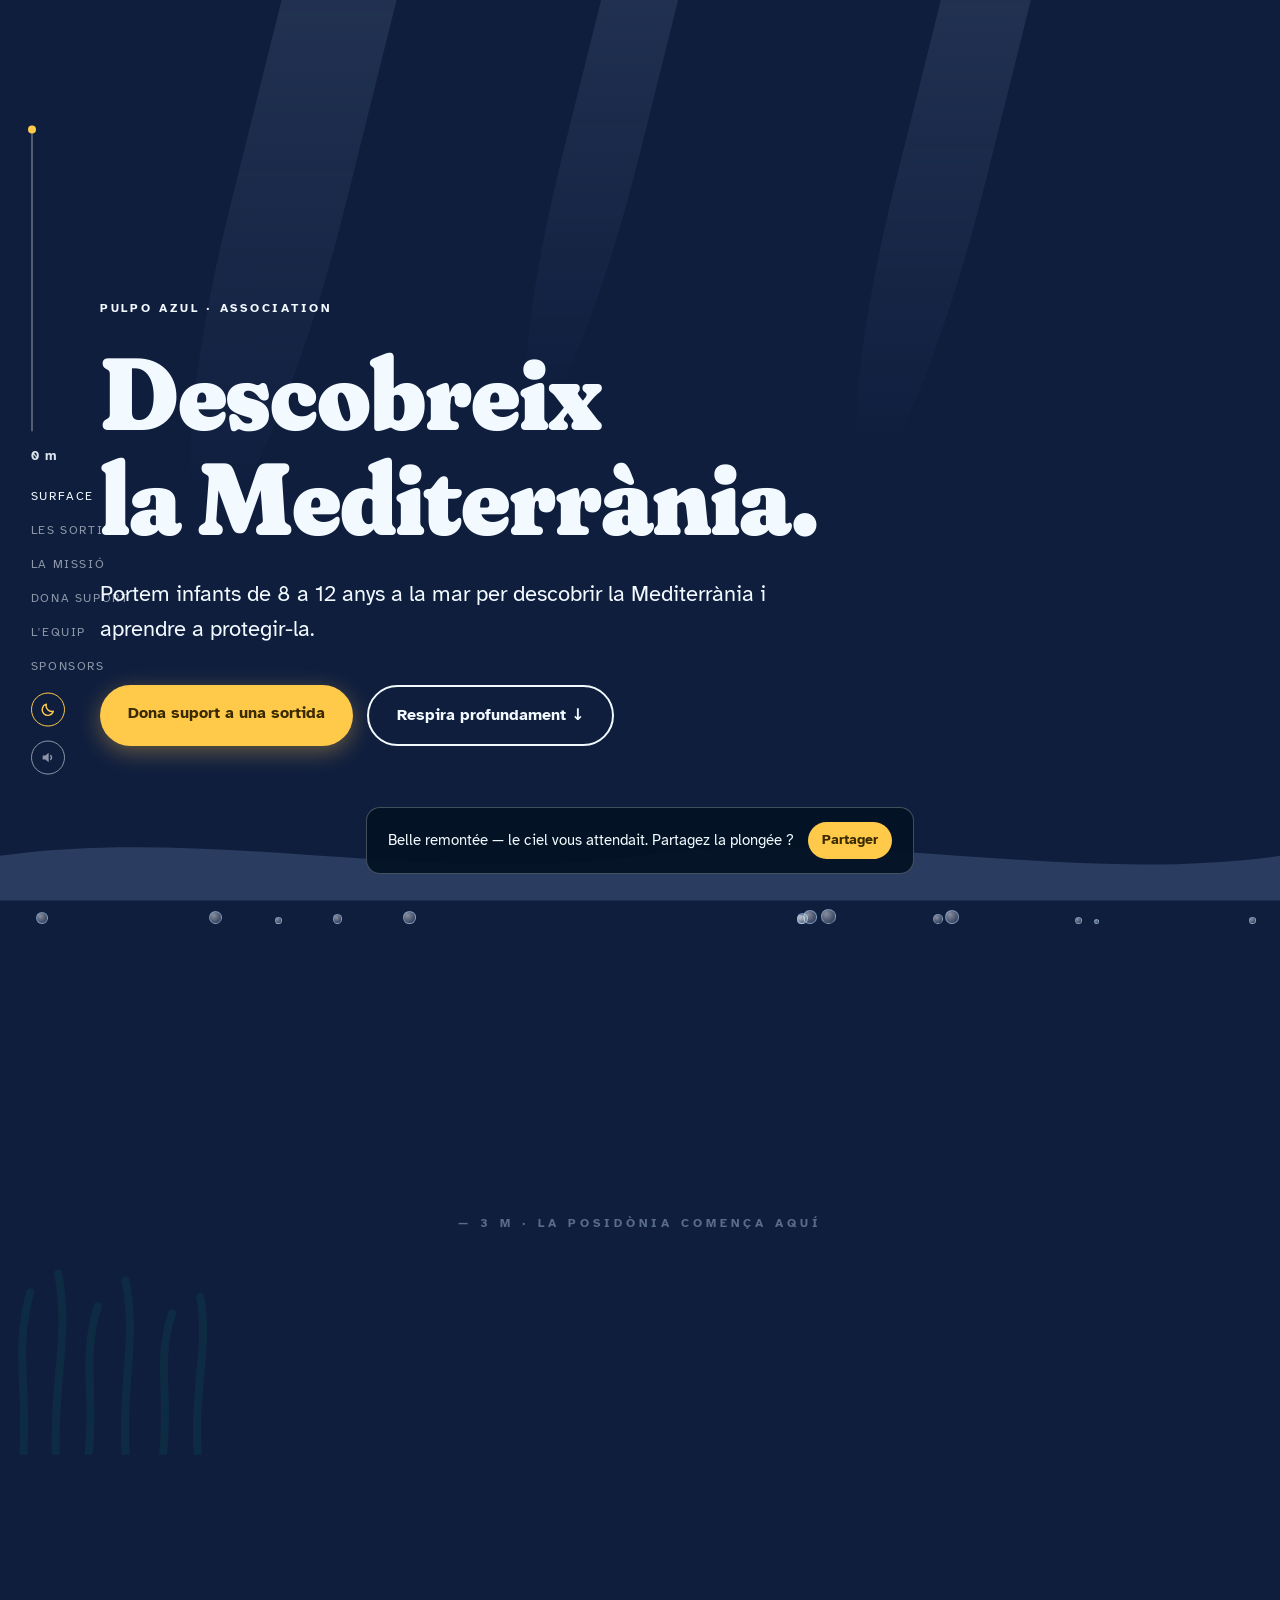
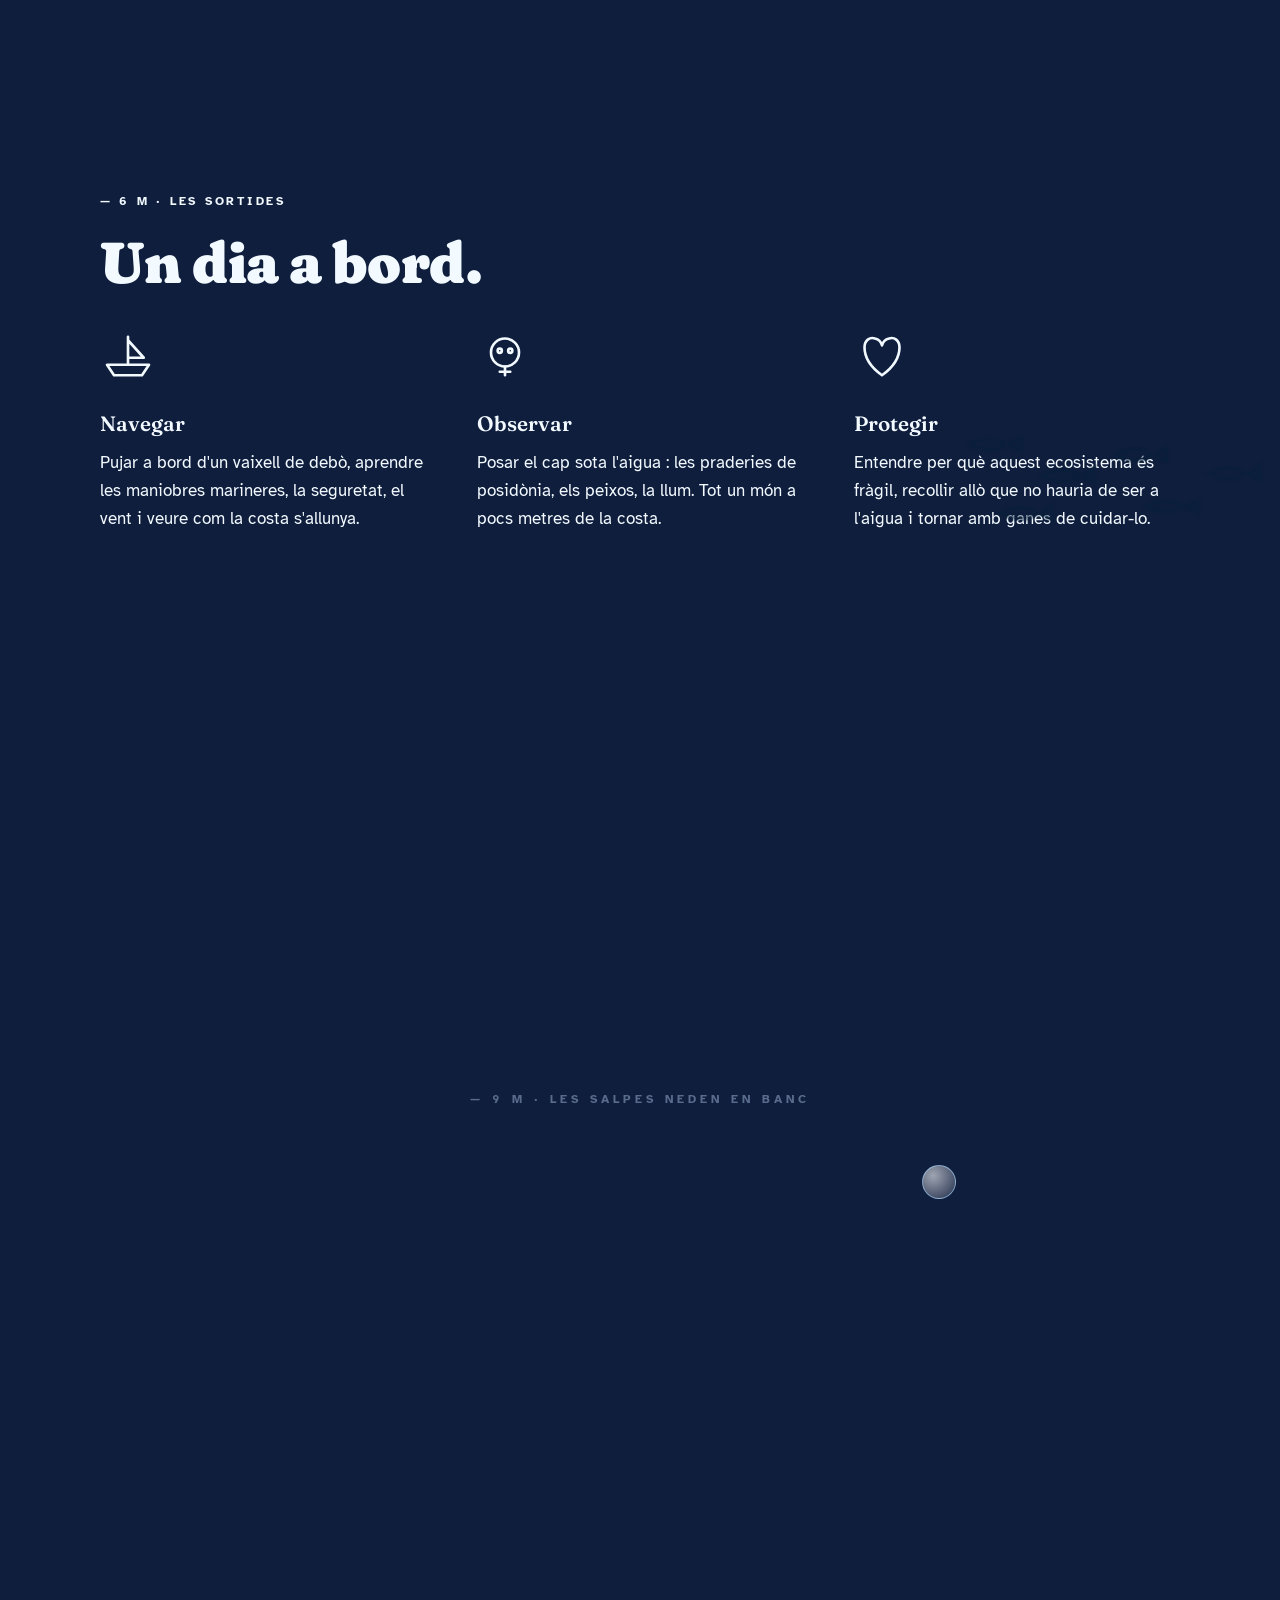
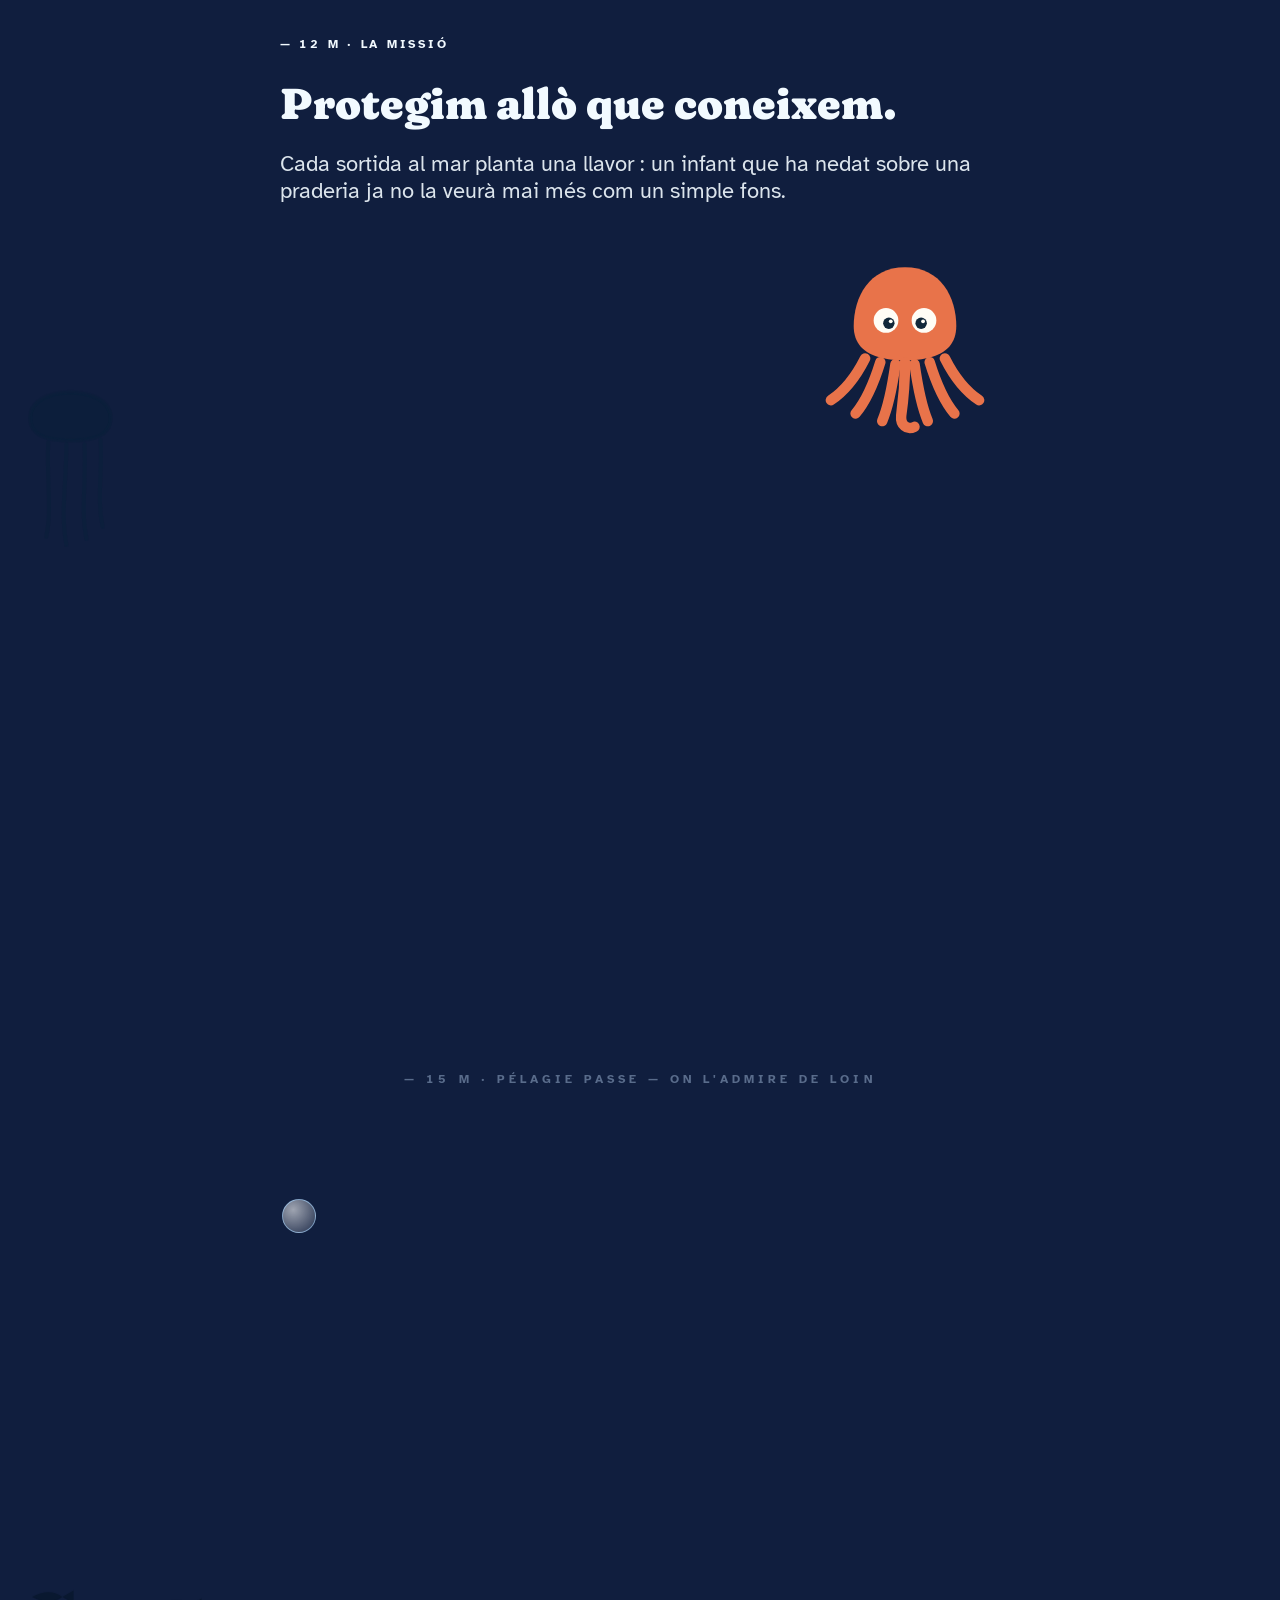
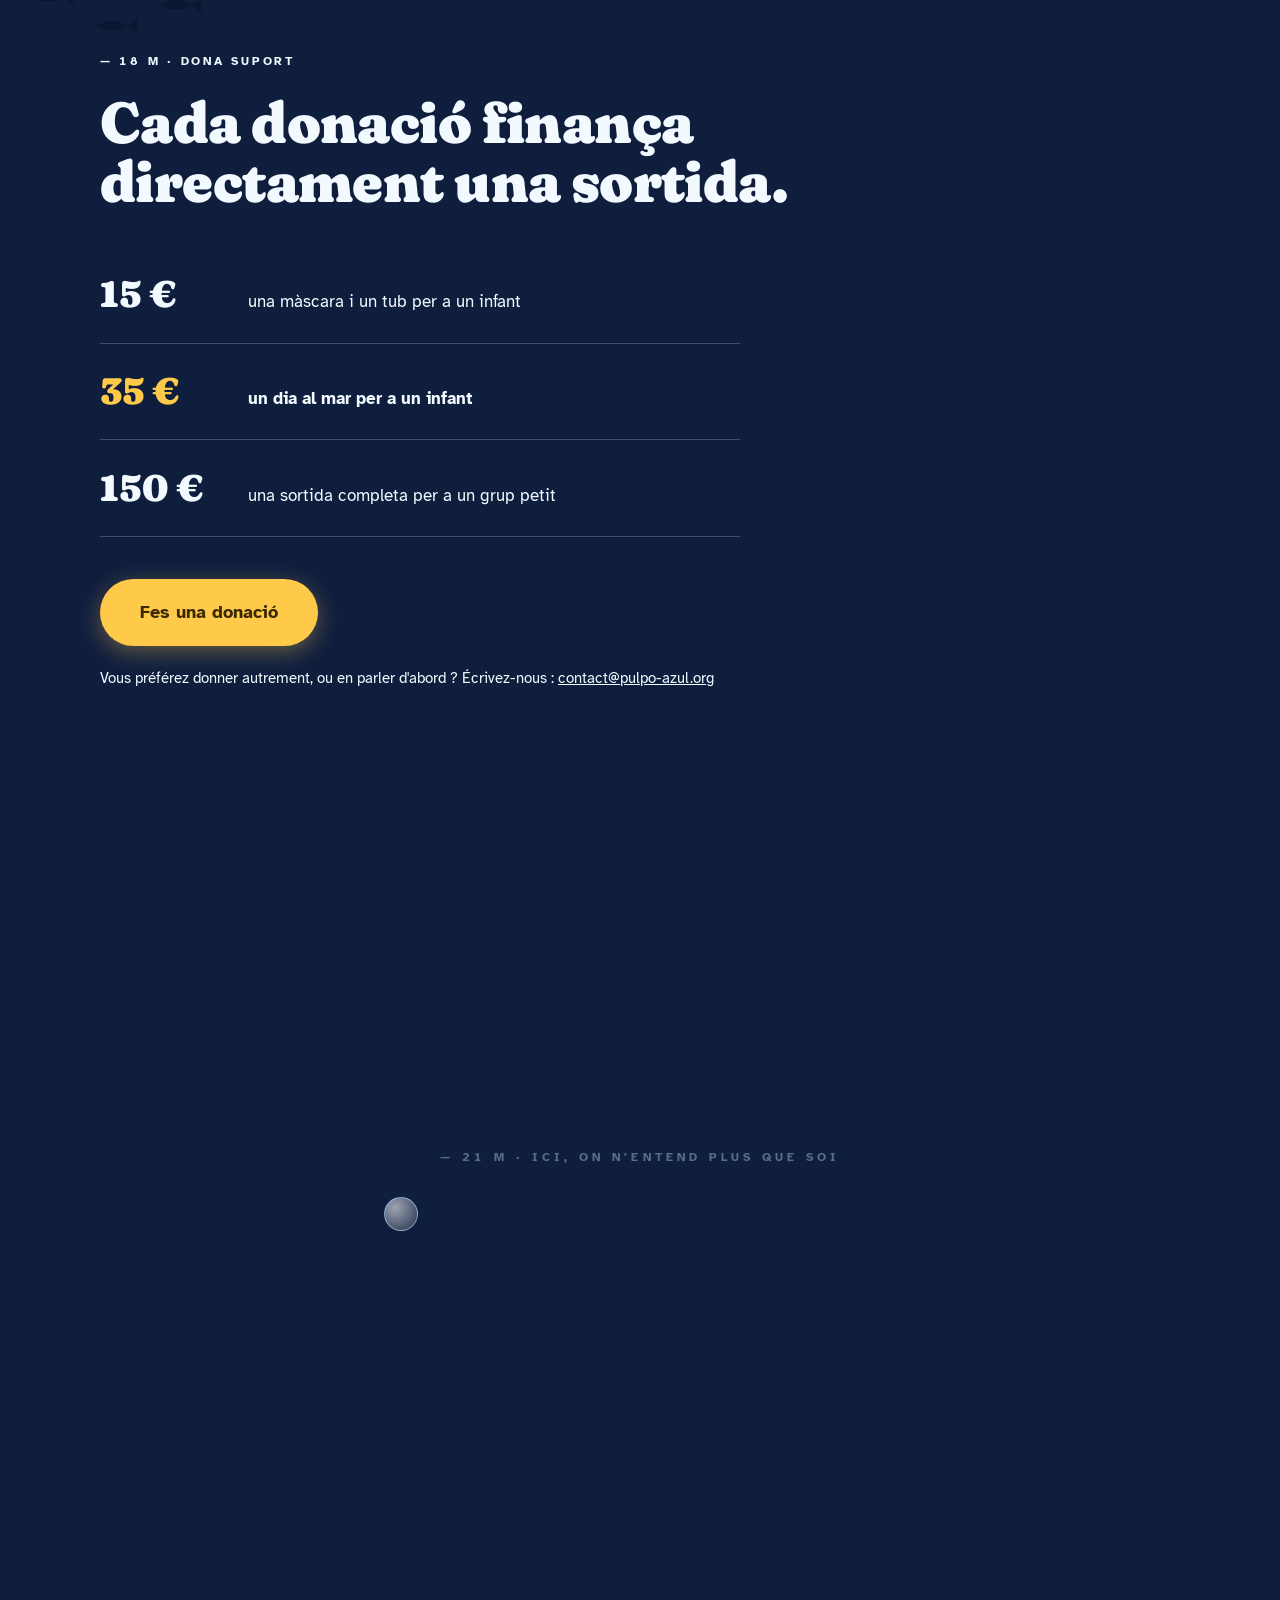
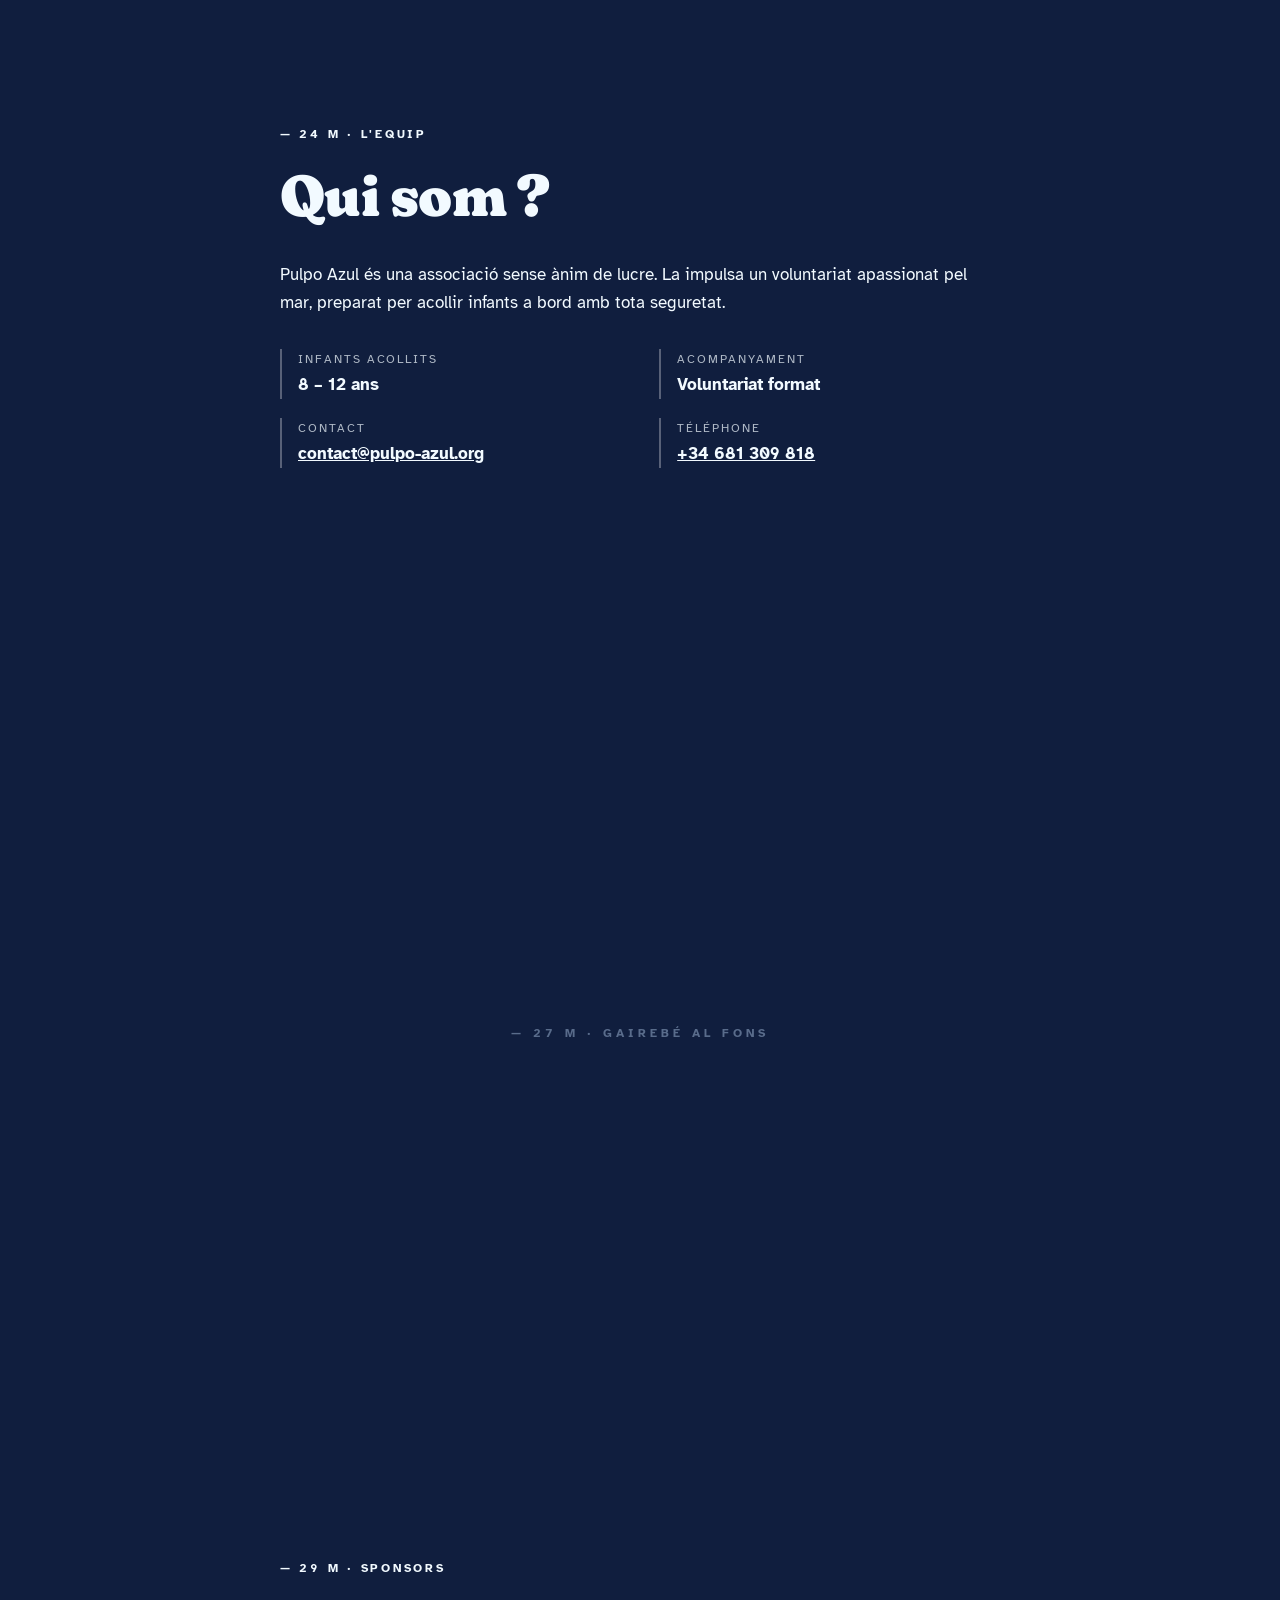
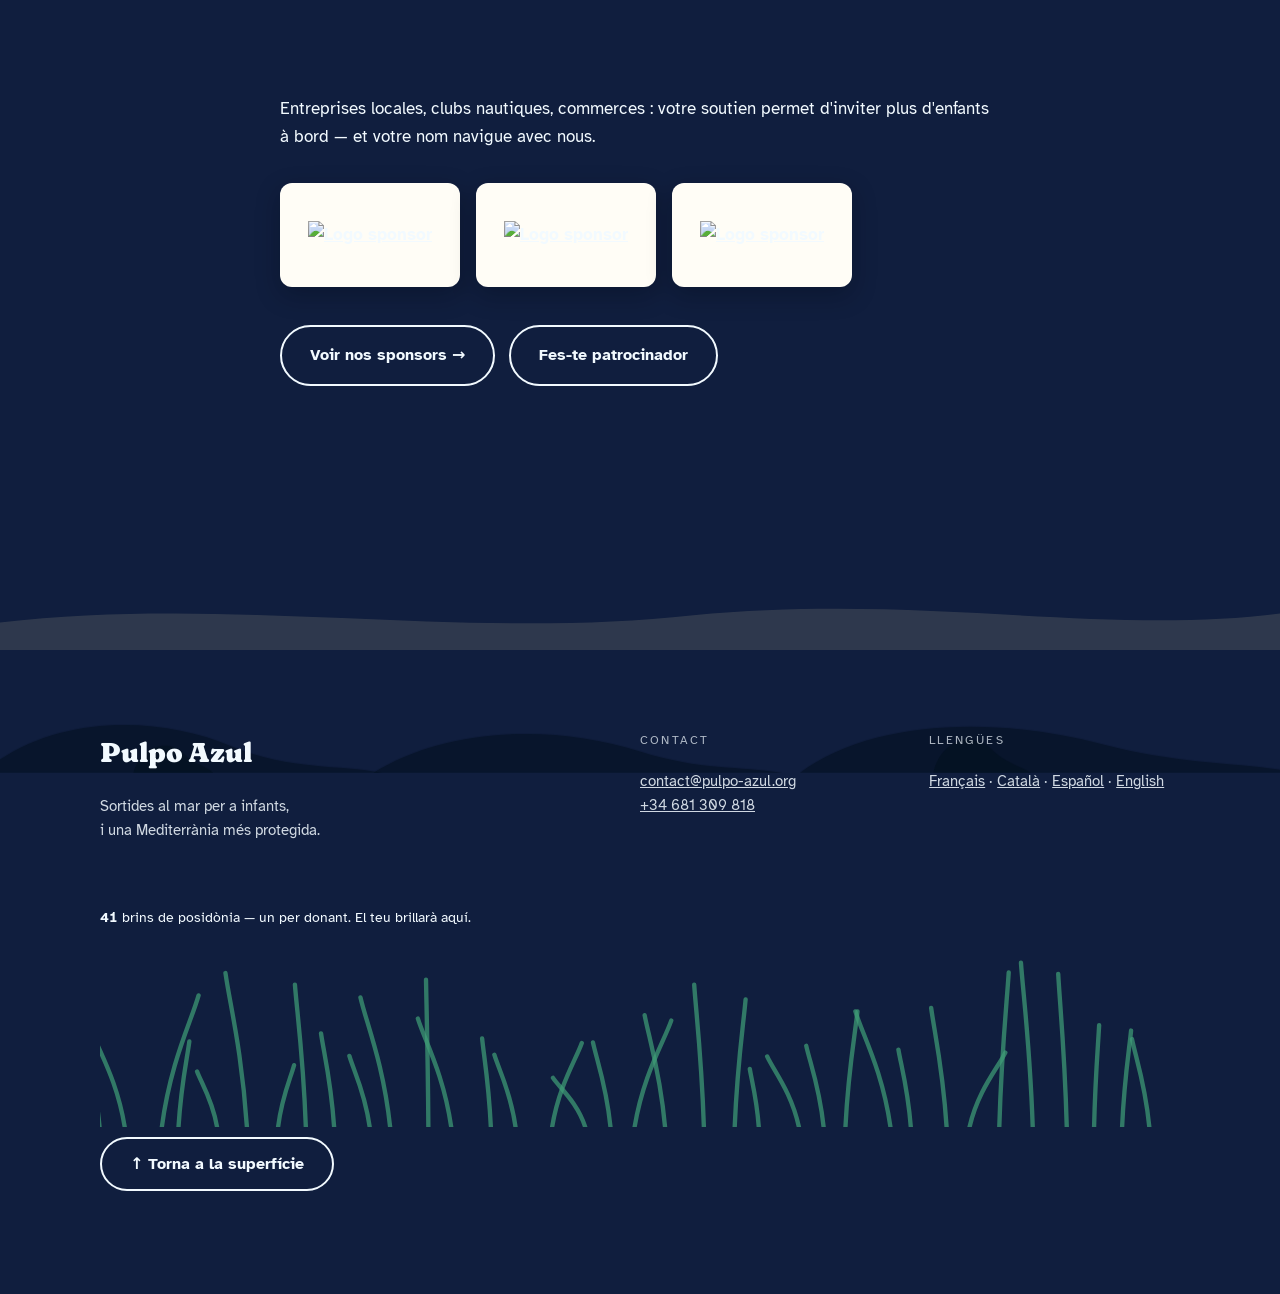
==== ca/index.html @ ba74d9a4 "Add static multilingual pages and hreflang" ====
<!DOCTYPE html>
<html lang="ca">
<head>
<meta charset="UTF-8">
<meta name="viewport" content="width=device-width, initial-scale=1.0">
<title>Pulpo Azul — Sortides al mar per a infants</title>
<meta name="description" content="Pulpo Azul porta infants de 8 a 12 anys a la mar per descobrir la Mediterrània i aprendre a protegir-la. Dona suport a una sortida.">
<link rel="canonical" href="https://pulpo-azul.vercel.app/ca/">
<link rel="alternate" hreflang="fr" href="https://pulpo-azul.vercel.app/">
<link rel="alternate" hreflang="ca" href="https://pulpo-azul.vercel.app/ca/">
<link rel="alternate" hreflang="es" href="https://pulpo-azul.vercel.app/es/">
<link rel="alternate" hreflang="en" href="https://pulpo-azul.vercel.app/en/">
<link rel="alternate" hreflang="x-default" href="https://pulpo-azul.vercel.app/">

<!-- social sharing -->
<meta property="og:type" content="website">
<meta property="og:title" content="Pulpo Azul — Sortides al mar per a infants">
<meta property="og:description" content="Chaque don finance directement un dia al mar per a un infant. Plongez.">
<meta name="twitter:card" content="summary_large_image">
<meta name="theme-color" content="#0E3D66">

<link rel="icon" href="data:image/svg+xml,%3Csvg xmlns='http://www.w3.org/2000/svg' viewBox='0 0 64 64'%3E%3Cpath d='M32 6C18 6 12 20 12 32c0 8 6 12 20 12s20-4 20-12C52 20 46 6 32 6Z' fill='%23E8734A'/%3E%3Ccircle cx='25' cy='28' r='5' fill='white'/%3E%3Ccircle cx='39' cy='28' r='5' fill='white'/%3E%3Ccircle cx='26' cy='29' r='2.4' fill='%2312283A'/%3E%3Ccircle cx='38' cy='29' r='2.4' fill='%2312283A'/%3E%3Cg stroke='%23E8734A' stroke-width='4.5' stroke-linecap='round' fill='none'%3E%3Cpath d='M18 44c-3 6-7 9-11 11'/%3E%3Cpath d='M26 46c-1 6-3 9-6 12'/%3E%3Cpath d='M32 47v12'/%3E%3Cpath d='M38 46c1 6 3 9 6 12'/%3E%3Cpath d='M46 44c3 6 7 9 11 11'/%3E%3C/g%3E%3C/svg%3E">

<script type="application/ld+json">
{
  "@context": "https://schema.org",
  "@type": "NGO",
  "name": "Pulpo Azul",
  "description": "Pulpo Azul emmène des enfants de 8 à 12 ans en sortie en mer pour découvrir la Méditerranée et apprendre à la protéger.",
  "email": "contact@pulpo-azul.org",
  "telephone": "+34 681 309 818",
  "nonprofitStatus": "NonprofitType"
}
</script>

<link rel="preconnect" href="https://fonts.googleapis.com">
<link rel="preconnect" href="https://fonts.gstatic.com" crossorigin>
<!-- Fraunces en axes complets : wght et SOFT sont animés par la pression (script.js) -->
<link href="https://fonts.googleapis.com/css2?family=Fraunces:opsz,wght,SOFT@9..144,100..900,0..100&family=Atkinson+Hyperlegible:wght@400;700&display=swap" rel="stylesheet">
<link rel="stylesheet" href="../styles.css">
</head>
<body>
<a class="skip" href="#soutenir">Ves al suport</a>

<!-- depth meter nav -->
<nav class="depth-meter" aria-label="Navegació per profunditat">
  <div class="dm-rail" aria-hidden="true"><i class="dm-cursor"></i></div>
  <p class="dm-read" aria-hidden="true"><span id="dm-value">0</span>&nbsp;m</p>
  <ul>
    <li><a href="#surface">Surface</a></li>
    <li><a href="#sorties">Les sortides</a></li>
    <li><a href="#mission">La missió</a></li>
    <li><a href="#soutenir">Dona suport</a></li>
    <li><a href="#equipe">L'equip</a></li>
    <li><a href="#sponsors">Sponsors</a></li>
  </ul>
  <button class="dm-toggle" id="night-toggle" type="button" aria-pressed="false" aria-label="Immersió nocturna">
    <svg viewBox="0 0 24 24" aria-hidden="true"><path d="M20 14.5A8.5 8.5 0 0 1 9.5 4 8.5 8.5 0 1 0 20 14.5Z" fill="none" stroke="currentColor" stroke-width="2" stroke-linejoin="round"/></svg>
  </button>
  <button class="dm-toggle" id="sound-toggle" type="button" aria-pressed="false" aria-label="So ambiental">
    <svg viewBox="0 0 24 24" aria-hidden="true"><path d="M4 9v6h4l5 4V5L8 9H4Z" fill="currentColor"/><path d="M16 9c1.4 1.6 1.4 4.4 0 6" fill="none" stroke="currentColor" stroke-width="2" stroke-linecap="round"/></svg>
  </button>
</nav>

<!-- ambient layers -->
<div class="rays" aria-hidden="true"><i></i><i></i><i></i></div>
<div class="bubbles" aria-hidden="true"></div>
<div class="snow" aria-hidden="true"></div>
<div class="vignette" aria-hidden="true"></div>
<div class="torch" aria-hidden="true"></div>

<!-- breath ritual overlay (driven by script.js) -->
<div class="breath-overlay" aria-hidden="true">
  <div class="breath-ring"></div>
  <p>Inspira…</p>
</div>

<main>

  <!-- ═══ 0 m · SURFACE ═══ -->
  <header class="station surface" id="surface" data-depth="0" data-ink="dark">
    <div class="wrap">
      <p class="eyebrow">Pulpo Azul · Association</p>
      <h1>Descobreix<br>la Mediterrània.</h1>
      <p class="lede">Portem infants de 8 a 12&nbsp;anys a la mar per descobrir la Mediterrània i aprendre a protegir-la.</p>
      <div class="actions">
        <a class="btn btn-sun" href="#soutenir">Dona suport a una sortida</a>
        <a class="btn btn-ghost" id="breath-btn" href="#sorties">Respira profundament&nbsp;↓</a>
      </div>
    </div>
    <svg class="waterline" viewBox="0 0 1440 90" preserveAspectRatio="none" aria-hidden="true">
      <path d="M0,45 C240,15 480,75 720,45 C960,15 1200,75 1440,45 L1440,90 L0,90 Z"/>
    </svg>
  </header>

  <!-- open water 3 m -->
  <div class="gap" aria-hidden="true">
    <span class="gap-mark">— 3 m · La posidònia comença aquí</span>
    <svg class="decor posidonia left" data-plx="0.14" viewBox="0 0 220 180">
      <g class="sil-shallow">
        <path d="M20 180 C24 120 12 90 26 40"/>
        <path d="M48 180 C46 110 60 80 50 24"/>
        <path d="M76 180 C82 130 70 96 84 52"/>
        <path d="M108 180 C104 116 118 84 108 30"/>
        <path d="M140 180 C146 126 134 98 148 58"/>
        <path d="M170 180 C166 122 180 88 172 44"/>
      </g>
    </svg>
  </div>

  <!-- ═══ 6 m · LES SORTIES ═══ -->
  <section class="station" id="sorties" data-depth="6" data-ink="dark">
    <div class="wrap">
      <p class="eyebrow">— 6 m · Les sortides</p>
      <h2>Un dia a bord.</h2>
      <ol class="voyage">
        <li>
          <svg class="pict" viewBox="0 0 64 64" aria-hidden="true">
            <path class="pk" d="M8 42 L56 42 L48 54 L16 54 Z"/>
            <path class="pk" d="M32 10 L32 42 M32 14 L50 34 L32 34"/>
          </svg>
          <h3>Navegar</h3>
          <p>Pujar a bord d'un vaixell de debò, aprendre les maniobres marineres, la seguretat, el vent i veure com la costa s'allunya.</p>
        </li>
        <li>
          <svg class="pict" viewBox="0 0 64 64" aria-hidden="true">
            <circle class="pk" cx="32" cy="28" r="16"/>
            <path class="pk" d="M32 44 L32 54 M26 50 L38 50"/>
            <circle class="pk" cx="26" cy="26" r="2.4"/>
            <circle class="pk" cx="38" cy="26" r="2.4"/>
          </svg>
          <h3>Observar</h3>
          <p>Posar el cap sota l'aigua&nbsp;: les praderies de posidònia, els peixos, la llum. Tot un món a pocs metres de la costa.</p>
        </li>
        <li>
          <svg class="pict" viewBox="0 0 64 64" aria-hidden="true">
            <path class="pk" d="M32 54 C18 44 12 32 12 22 C12 14 18 10 24 12 C28 13 31 16 32 20 C33 16 36 13 40 12 C46 10 52 14 52 22 C52 32 46 44 32 54 Z"/>
          </svg>
          <h3>Protegir</h3>
          <p>Entendre per què aquest ecosistema és fràgil, recollir allò que no hauria de ser a l'aigua i tornar amb ganes de cuidar-lo.</p>
        </li>
      </ol>
    </div>
  </section>

  <!-- open water 9 m -->
  <div class="gap">
    <span class="gap-mark" aria-hidden="true">— 9 m · Les salpes neden en banc</span>
    <svg class="decor school right" data-plx="0.22" viewBox="0 0 320 140" aria-hidden="true">
      <g class="sil-mid">
        <path d="M20 30 C34 22 48 22 58 30 C48 38 34 38 20 30 Z M58 30 L72 22 L72 38 Z"/>
        <path d="M90 60 C104 52 118 52 128 60 C118 68 104 68 90 60 Z M128 60 L142 52 L142 68 Z"/>
        <path d="M50 96 C64 88 78 88 88 96 C78 104 64 104 50 96 Z M88 96 L102 88 L102 104 Z"/>
        <path d="M160 40 C174 32 188 32 198 40 C188 48 174 48 160 40 Z M198 40 L212 32 L212 48 Z"/>
        <path d="M190 90 C204 82 218 82 228 90 C218 98 204 98 190 90 Z M228 90 L242 82 L242 98 Z"/>
        <path d="M250 58 C264 50 278 50 288 58 C278 66 264 66 250 58 Z M288 58 L302 50 L302 66 Z"/>
      </g>
    </svg>
    <!-- COPY REVIEW : remplacer par de vraies paroles d'enfants recueillies en sortie -->
    <button class="q-bubble" type="button" style="--qb-x:72%;--qb-y:60%"
      data-quote="« J'ai vu un poisson plus grand que mon bras ! » — Léo, 9 ans">
      <span class="sr-only">Lire une parole d'enfant</span>
    </button>
  </div>

  <!-- ═══ 12 m · LA MISSION ═══ -->
  <section class="station" id="mission" data-depth="12" data-ink="light">
    <div class="wrap wrap-narrow">
      <p class="eyebrow">— 12 m · La missió</p>
      <p class="statement">Protegim allò que coneixem.<br>
        <em>Cada sortida al mar planta una llavor&nbsp;: un infant que ha nedat sobre una praderia ja no la veurà mai més com un simple fons.</em>
      </p>
      <div class="octopus-slot" data-octo aria-hidden="true"></div>
    </div>
  </section>

  <!-- open water 15 m -->
  <div class="gap gap-tall">
    <span class="gap-mark" aria-hidden="true">— 15 m · Pélagie passe — on l'admire de loin</span>
    <svg class="decor jelly left" data-plx="0.10" viewBox="0 0 140 200" aria-hidden="true">
      <g class="sil-mid">
        <path d="M30 60 C30 26 110 26 110 60 C110 76 96 82 70 82 C44 82 30 76 30 60 Z"/>
        <path d="M48 84 C46 120 52 150 46 178"/>
        <path d="M66 86 C66 126 60 154 66 186"/>
        <path d="M84 86 C86 122 80 152 86 180"/>
        <path d="M100 82 C102 114 96 140 102 168"/>
      </g>
    </svg>
    <!-- COPY REVIEW : remplacer par de vraies paroles d'enfants recueillies en sortie -->
    <button class="q-bubble" type="button" style="--qb-x:22%;--qb-y:64%"
      data-quote="« En dessous, on entend juste son cœur. » — Mar, 11 ans">
      <span class="sr-only">Lire une parole d'enfant</span>
    </button>
  </div>

  <!-- ═══ 18 m · SOUTENIR ═══ -->
  <section class="station" id="soutenir" data-depth="18" data-ink="light">
    <div class="wrap">
      <p class="eyebrow">— 18 m · Dona suport</p>
      <h2>Cada donació finança<br>directament una sortida.</h2>
      <!-- COPY REVIEW montants d'exemple à confirmer avec l'association avant mise en ligne -->
      <ul class="tiers">
        <li><span class="amount">15&nbsp;€</span> <span class="what">una màscara i un tub per a un infant</span></li>
        <li class="tier-hero"><span class="amount">35&nbsp;€</span> <span class="what">un dia al mar per a un infant</span></li>
        <li><span class="amount">150&nbsp;€</span> <span class="what">una sortida completa per a un grup petit</span></li>
      </ul>
      <!-- COPY REVIEW remplacer par le lien de paiement réel (ex. Stripe Payment Link). -->
      <a class="btn btn-sun btn-big" href="mailto:contact@pulpo-azul.org?subject=Don%20%E2%80%94%20Pulpo%20Azul">Fes una donació</a>
      <p class="fine">Vous préférez donner autrement, ou en parler d'abord&nbsp;? Écrivez-nous&nbsp;: <a href="mailto:contact@pulpo-azul.org">contact@pulpo-azul.org</a></p>
    </div>
  </section>

  <!-- open water 21 m -->
  <div class="gap">
    <span class="gap-mark" aria-hidden="true">— 21 m · Ici, on n'entend plus que soi</span>
    <svg class="decor school small left" data-plx="0.18" viewBox="0 0 320 140" aria-hidden="true">
      <g class="sil-deep">
        <path d="M40 40 C54 32 68 32 78 40 C68 48 54 48 40 40 Z M78 40 L92 32 L92 48 Z"/>
        <path d="M120 76 C134 68 148 68 158 76 C148 84 134 84 120 76 Z M158 76 L172 68 L172 84 Z"/>
        <path d="M200 50 C214 42 228 42 238 50 C228 58 214 58 200 50 Z M238 50 L252 42 L252 58 Z"/>
      </g>
    </svg>
    <!-- COPY REVIEW : remplacer par de vraies paroles d'enfants recueillies en sortie -->
    <button class="q-bubble" type="button" style="--qb-x:30%;--qb-y:56%"
      data-quote="« Je veux être capitaine et protéger la mer. » — Iker, 8 ans">
      <span class="sr-only">Lire une parole d'enfant</span>
    </button>
  </div>

  <!-- ═══ 24 m · L'ÉQUIPE ═══ -->
  <section class="station" id="equipe" data-depth="24" data-ink="light">
    <div class="wrap wrap-narrow">
      <p class="eyebrow">— 24 m · L'equip</p>
      <h2>Qui som&nbsp;?</h2>
      <p>Pulpo Azul és una associació sense ànim de lucre.
      <!-- COPY REVIEW noms réels, numéro d'enregistrement de l'association, ville — indispensables pour la confiance des donateurs -->
      La impulsa un voluntariat apassionat pel mar, preparat per acollir infants a bord amb tota seguretat.</p>
      <ul class="facts">
        <li><span>Infants acollits</span><strong>8&nbsp;–&nbsp;12&nbsp;ans</strong></li>
        <li><span>Acompanyament</span><strong>Voluntariat format</strong></li>
        <li><span>Contact</span><strong><a href="mailto:contact@pulpo-azul.org">contact@pulpo-azul.org</a></strong></li>
        <li><span>Téléphone</span><strong><a href="tel:+34681309818">+34&nbsp;681&nbsp;309&nbsp;818</a></strong></li>
      </ul>
    </div>
  </section>

  <!-- open water 27 m -->
  <div class="gap" aria-hidden="true">
    <span class="gap-mark">— 27 m · Gairebé al fons</span>
  </div>

  <!-- ═══ 29 m · SPONSORS ═══ -->
  <section class="station" id="sponsors" data-depth="29" data-ink="light">
    <div class="wrap wrap-narrow">
      <p class="eyebrow">— 29 m · Sponsors</p>
      <h2>Fan surar el projecte.</h2>
      <p>Entreprises locales, clubs nautiques, commerces&nbsp;: votre soutien permet d'inviter plus d'enfants à bord — et votre nom navigue avec nous.</p>
      <!-- COPY REVIEW ajouter le nom de chaque sponsor (attribut alt) et le lien vers son site ; auto-héberger les logos -->
      <ul class="sponsor-row sponsor-logos" aria-label="Sponsors">
        <li><a href="sponsors.html"><img src="https://assets.zyrosite.com/mnl6R2EQo1H1bn44/logo-5adyG7wEvz85hzsQ.svg" alt="Logo sponsor" loading="lazy"></a></li>
        <li><a href="sponsors.html"><img src="https://assets.zyrosite.com/cdn-cgi/image/format=auto,w=768,h=259,fit=crop/mnl6R2EQo1H1bn44/aalogofachada-e1711125251440-yWjIN7yBgq2GAFkK.png" alt="Logo sponsor" loading="lazy"></a></li>
        <li><a href="sponsors.html"><img src="https://assets.zyrosite.com/cdn-cgi/image/format=auto,w=768,h=512,fit=crop/mnl6R2EQo1H1bn44/206754-3JVENDTygSha1PTE.png" alt="Logo sponsor" loading="lazy"></a></li>
      </ul>
      <div class="actions">
        <a class="btn btn-ghost" href="sponsors.html">Voir nos sponsors&nbsp;→</a>
        <a class="btn btn-ghost" href="mailto:contact@pulpo-azul.org?subject=Devenir%20sponsor%20%E2%80%94%20Pulpo%20Azul">Fes-te patrocinador</a>
      </div>
    </div>
  </section>

</main>

<!-- ═══ 32 m · LE FOND ═══ -->
<!-- data-donors : nombre de donateurs → brins de posidonie.
     COPY REVIEW en production, script.js peut lire donors.json (webhook Stripe) à la place. -->
<footer class="station seabed" data-depth="32" data-ink="light" data-donors="41">
  <svg class="decor rocks" data-plx="0.06" viewBox="0 0 1440 160" preserveAspectRatio="xMidYMax slice" aria-hidden="true">
    <g class="sil-floor">
      <path d="M-20 160 C60 92 180 96 260 130 C330 158 380 150 430 160 Z"/>
      <path d="M420 160 C500 110 620 104 720 136 C790 158 830 152 880 160 Z"/>
      <path d="M900 160 C980 100 1120 96 1240 128 C1330 152 1400 148 1460 160 Z"/>
      <path d="M150 160 C160 128 190 122 206 138 C218 150 230 152 240 160 Z"/>
      <path d="M1050 160 C1060 120 1096 114 1116 134 C1130 148 1146 152 1160 160 Z"/>
    </g>
  </svg>
  <svg class="sand" viewBox="0 0 1440 70" preserveAspectRatio="none" aria-hidden="true">
    <path d="M0,40 C260,10 520,60 780,32 C1040,8 1240,55 1440,30 L1440,70 L0,70 Z"/>
  </svg>

  <div class="wrap footer-grid">
    <div>
      <p class="foot-mark">Pulpo&nbsp;Azul</p>
      <p class="fine">Sortides al mar per a infants,<br>i una Mediterrània més protegida.</p>
    </div>
    <div>
      <p class="foot-h">Contact</p>
      <p class="fine"><a href="mailto:contact@pulpo-azul.org">contact@pulpo-azul.org</a><br>
      <a href="tel:+34681309818">+34&nbsp;681&nbsp;309&nbsp;818</a></p>
    </div>
    <div>
      <p class="foot-h">Llengües</p>
      <p class="fine language-links" aria-label="Tria una llengua"><a href="/" lang="fr">Français</a> · <a href="/ca/" lang="ca" aria-current="page">Català</a> · <a href="/es/" lang="es">Español</a> · <a href="/en/" lang="en">English</a></p>
    </div>
  </div>

  <div class="wrap meadow-block">
    <p class="meadow-cap"><strong id="meadow-count">41</strong> brins de posidònia — un per donant. El teu brillarà aquí.</p>
    <svg id="meadow" viewBox="0 0 1440 220" preserveAspectRatio="xMidYMax slice" aria-hidden="true"></svg>
  </div>

  <div class="wrap ascent-wrap">
    <button class="btn btn-ghost" id="ascent-btn" type="button">↑ Torna a la superfície</button>
  </div>

  <div class="wrap">
    <!-- COPY REVIEW mentions légales réelles : forme juridique, n° d'enregistrement, siège -->
    <p class="fine legal">© Pulpo Azul — Associació sense ànim de lucre.</p>
  </div>
</footer>

<div class="toast" role="status" aria-live="polite"></div>

<script src="../script.js"></script>
</body>
</html>
---- styles.css ----
/* ═══════════════════════════════════════════════════════════
   PULPO AZUL — « La Descente »
   The page is one continuous body of water. Scroll = depth.
   Background color is interpolated by script.js between the
   depth stops below; everything here layers on that water.

   v2 adds, at the bottom: dive light, Pulpo the buddy,
   decompression stop, quote bubbles, the living seabed,
   breath ritual, ascent toast, night dive, sound toggle.
   ═══════════════════════════════════════════════════════════ */

:root{
  /* water column (top → bottom) — mirrored in script.js */
  --w0:#FFEFC2; /* 0 m — surface sunlight */
  --w1:#9FDDE4; /* 3 m — shallows */
  --w2:#4FB3CE; /* 8 m — clear blue */
  --w3:#1E6F9F; /* 14 m — open water */
  --w4:#0E3D66; /* 19 m — deep */
  --w5:#071F38; /* 24 m — seabed */

  --sun:#FFC94A;  /* accent — reserved for giving */
  --sun-ink:#3A2A00;
  --ink-dark:#0B2E45;  /* text near the surface */
  --ink-light:#F2FAFF; /* text at depth */
  --sand:#E9D9AC;
  --octo:#E8734A;      /* Pulpo */

  --display:'Fraunces',Georgia,serif;
  --body:'Atkinson Hyperlegible',system-ui,sans-serif;

  --wrap:min(1080px,90vw);
  --ease:cubic-bezier(.33,.02,.2,1);
}

*{margin:0;padding:0;box-sizing:border-box}

html{scroll-behavior:smooth}
@media(prefers-reduced-motion:reduce){html{scroll-behavior:auto}}

body{
  font-family:var(--body);
  font-size:1.06rem;
  line-height:1.65;
  color:var(--ink-dark);
  /* static fallback: the full column as a gradient.
     script.js swaps this for live interpolation when motion is allowed. */
  background:linear-gradient(180deg,
    var(--w0) 0%, var(--w1) 14%, var(--w2) 36%,
    var(--w3) 58%, var(--w4) 80%, var(--w5) 100%);
  overflow-x:hidden;
}
body.live{background:var(--w0)} /* JS drives the color from here on */

::selection{background:var(--sun);color:var(--sun-ink)}
a{color:inherit}
a:focus-visible,button:focus-visible{outline:2px solid var(--sun);outline-offset:3px;border-radius:2px}

.skip{
  position:fixed;top:-52px;left:16px;z-index:60;background:var(--sun);color:var(--sun-ink);
  padding:10px 16px;font-weight:700;text-decoration:none;border-radius:4px;transition:top .15s;
}
.skip:focus{top:16px}

.sr-only{position:absolute;width:1px;height:1px;overflow:hidden;clip:rect(0 0 0 0);white-space:nowrap}

/* ─────────────── depth meter (fixed nav) ─────────────── */
.depth-meter{
  position:fixed;left:clamp(10px,2.4vw,34px);top:50%;translate:0 -50%;
  z-index:50;display:flex;flex-direction:column;gap:14px;align-items:flex-start;
  color:var(--ink-light);mix-blend-mode:normal;
}
.dm-rail{position:relative;width:2px;height:34vh;background:rgba(255,255,255,.28);border-radius:2px}
.dm-cursor{position:absolute;left:-3px;top:0;width:8px;height:8px;border-radius:50%;background:var(--sun)}
.dm-read{
  font-family:var(--body);font-weight:700;font-size:.8rem;letter-spacing:.08em;
  font-variant-numeric:tabular-nums;opacity:.9;
}
.depth-meter ul{list-style:none;display:flex;flex-direction:column;gap:6px}
.depth-meter a{
  font-size:.72rem;letter-spacing:.14em;text-transform:uppercase;text-decoration:none;
  opacity:.55;transition:opacity .25s;
}
.depth-meter a:hover,.depth-meter a.active{opacity:1}
/* near the surface the meter must read dark */
.depth-meter.on-light{color:var(--ink-dark)}
.depth-meter.on-light .dm-rail{background:rgba(11,46,69,.25)}
@media(max-width:820px){
  .depth-meter{top:auto;bottom:14px;left:50%;translate:-50% 0;flex-direction:row;align-items:center;gap:10px}
  .dm-rail{width:26vw;height:2px}
  .dm-cursor{top:-3px;left:0}
  .depth-meter ul{display:none}
}

/* v2 — toggles living in the meter (night dive, ambient sound) */
.dm-toggle{
  background:none;border:1.5px solid currentColor;border-radius:50%;
  width:34px;height:34px;display:flex;align-items:center;justify-content:center;
  cursor:pointer;color:inherit;opacity:.55;transition:opacity .25s,border-color .25s,color .25s;padding:0;
}
.dm-toggle:hover{opacity:1}
.dm-toggle[aria-pressed="true"]{opacity:1;border-color:var(--sun);color:var(--sun)}
.dm-toggle svg{width:16px;height:16px}

/* ─────────────── ambient: light rays & bubbles ─────────────── */
.rays{position:fixed;inset:0;pointer-events:none;z-index:1;opacity:1}
.rays i{
  position:absolute;top:-12vh;height:70vh;width:9vw;
  background:linear-gradient(180deg,rgba(255,244,200,.55),rgba(255,244,200,0));
  transform:skewX(-14deg);border-radius:0 0 50% 50%;
}
.rays i:nth-child(1){left:18%}
.rays i:nth-child(2){left:44%;height:58vh;width:6vw}
.rays i:nth-child(3){left:70%;height:64vh;width:7vw}

.bubbles{position:fixed;inset:0;pointer-events:none;z-index:1}
.bubble{
  position:absolute;bottom:-24px;border-radius:50%;
  border:1.5px solid rgba(255,255,255,.5);
  background:radial-gradient(circle at 32% 30%,rgba(255,255,255,.5),rgba(255,255,255,.06));
  animation:rise linear infinite;
}
@keyframes rise{
  from{transform:translateY(0) translateX(0)}
  to{transform:translateY(-118vh) translateX(var(--sway,14px))}
}
@media(prefers-reduced-motion:reduce){
  .bubble{animation:none;display:none}
  .rays{position:absolute;height:100vh}
}

/* ─────────────── stations ─────────────── */
.station{
  position:relative;z-index:2;
  min-height:92vh;display:flex;flex-direction:column;justify-content:center;
  padding:16vh 0;
}
.wrap{width:var(--wrap);margin:0 auto;position:relative}
.wrap-narrow{max-width:720px}

[data-ink="dark"]{color:var(--ink-dark)}
[data-ink="light"]{color:var(--ink-light)}

.eyebrow{
  font-size:.78rem;font-weight:700;letter-spacing:.22em;text-transform:uppercase;
  opacity:.7;margin-bottom:1.4rem;font-variant-numeric:tabular-nums;
}
h1,h2{
  font-family:var(--display);
  font-variation-settings:'SOFT' 100;
  font-weight:900;line-height:1.02;letter-spacing:-.01em;
}
h1{font-size:clamp(2.9rem,8.4vw,6.4rem);margin-bottom:1.6rem}
h2{font-size:clamp(2rem,5vw,3.6rem);margin-bottom:2.2rem}
h3{font-family:var(--display);font-weight:600;font-size:1.3rem;margin:0.9rem 0 .5rem}

.lede{font-size:clamp(1.1rem,1.8vw,1.35rem);max-width:34em;margin-bottom:2.4rem}

/* reveal choreography — applied only when .live (JS) */
body.live .reveal{opacity:0;transform:translateY(26px);transition:opacity .8s var(--ease),transform .8s var(--ease)}
body.live .reveal.in{opacity:1;transform:none}

/* ─────────────── buttons ─────────────── */
.actions{display:flex;gap:14px;flex-wrap:wrap}
.btn{
  display:inline-block;text-decoration:none;font-weight:700;
  padding:15px 28px;border-radius:999px;font-size:1rem;font-family:inherit;
  transition:transform .25s var(--ease),box-shadow .25s var(--ease);
}
.btn:hover{transform:translateY(-2px)}
.btn-sun{
  background:var(--sun);color:var(--sun-ink);
  box-shadow:0 6px 22px rgba(255,201,74,.35);
}
.btn-sun:hover{box-shadow:0 10px 28px rgba(255,201,74,.5)}
.btn-ghost{border:2px solid currentColor;background:transparent;color:inherit;cursor:pointer}
.btn-big{padding:19px 40px;font-size:1.12rem}

/* ─────────────── surface ─────────────── */
.surface{min-height:100vh;padding-bottom:0}
.waterline{position:absolute;left:0;right:0;bottom:-1px;width:100%;height:clamp(40px,7vw,90px)}
.waterline path{fill:rgba(255,255,255,.35)}

/* ─────────────── voyage (les sorties) ─────────────── */
.voyage{
  list-style:none;display:grid;grid-template-columns:repeat(3,1fr);gap:clamp(20px,4vw,56px);
}
.voyage li{max-width:34ch}
.pict{width:56px;height:56px}
.pict .pk{fill:none;stroke:currentColor;stroke-width:3;stroke-linecap:round;stroke-linejoin:round}
@media(max-width:760px){.voyage{grid-template-columns:1fr}}

/* ─────────────── mission ─────────────── */
.statement{
  font-family:var(--display);font-variation-settings:'SOFT' 100;
  font-weight:600;font-size:clamp(1.6rem,3.6vw,2.7rem);line-height:1.25;
}
.statement em{
  display:block;margin-top:1.2rem;font-style:normal;font-weight:400;
  font-size:clamp(1.05rem,1.9vw,1.35rem);font-family:var(--body);opacity:.9;
}
.octopus-slot{margin-top:3rem;display:flex;justify-content:flex-end}
.octopus-slot svg{width:clamp(120px,16vw,190px);height:auto}
.octo-arm{transform-origin:50% 20%}
.octo-wave{transform-box:fill-box;transform-origin:50% 0%}
body.live .octo-wave{animation:wave 3.6s ease-in-out infinite}
@keyframes wave{0%,100%{rotate:0deg}50%{rotate:12deg}}
@media(prefers-reduced-motion:reduce){body.live .octo-wave{animation:none}}

/* ─────────────── soutenir ─────────────── */
.tiers{list-style:none;display:flex;flex-direction:column;gap:0;margin-bottom:2.6rem;max-width:640px}
.tiers li{
  display:flex;align-items:baseline;gap:1.4rem;
  padding:1.1rem 0;border-bottom:1px solid rgba(255,255,255,.22);
}
.tiers .amount{
  font-family:var(--display);font-weight:900;font-variation-settings:'SOFT' 100;
  font-size:clamp(1.6rem,3vw,2.3rem);min-width:3.4em;font-variant-numeric:tabular-nums;
}
.tier-hero .amount{color:var(--sun)}
.tier-hero .what{font-weight:700}
.fine{font-size:.92rem;opacity:.85;margin-top:1.2rem}
.fine a{color:inherit}

/* ─────────────── équipe ─────────────── */
.facts{list-style:none;margin-top:2rem;display:grid;grid-template-columns:repeat(2,1fr);gap:1.2rem 2.4rem}
.facts li{display:flex;flex-direction:column;gap:.15rem;border-left:2px solid rgba(255,255,255,.3);padding-left:1rem}
.facts span{font-size:.76rem;letter-spacing:.16em;text-transform:uppercase;opacity:.7}
.facts strong{font-size:1.05rem}
.facts a{color:inherit}
@media(max-width:560px){.facts{grid-template-columns:1fr}}

/* ─────────────── sponsors ─────────────── */
.sponsor-row{
  list-style:none;display:flex;gap:14px;flex-wrap:wrap;margin:2rem 0 2.4rem;
}
.sponsor-row li{
  border:1.5px dashed rgba(255,255,255,.4);border-radius:10px;
  padding:1.2rem 1.8rem;font-weight:700;opacity:.85;
}

/* ─────────────── seabed / footer ─────────────── */
.seabed{min-height:70vh;justify-content:flex-end;padding-bottom:7vh;color:var(--ink-light)}
.sand{position:absolute;left:0;right:0;top:0;width:100%;height:clamp(34px,5vw,70px)}
.sand path{fill:rgba(233,217,172,.14)}
.footer-grid{display:grid;grid-template-columns:2fr 1fr 1fr;gap:2.4rem;margin-bottom:3rem}
.foot-mark{font-family:var(--display);font-weight:900;font-variation-settings:'SOFT' 100;font-size:1.7rem;margin-bottom:.6rem}
.foot-h{font-size:.76rem;letter-spacing:.18em;text-transform:uppercase;opacity:.7;margin-bottom:.5rem}
.legal{opacity:.55;font-size:.82rem}
@media(max-width:760px){.footer-grid{grid-template-columns:1fr;gap:1.6rem}}

/* ═══════════════════════════════════════════════════════════
   DEPTH PASS — open water, silhouettes, snow, pressure
   ═══════════════════════════════════════════════════════════ */

/* open-water gaps: the emptiness between stations is what
   makes the dive feel deep */
.gap{
  position:relative;z-index:2;min-height:72vh;
  display:flex;align-items:center;justify-content:center;
}
.gap-tall{min-height:95vh}
.gap-mark{
  font-family:var(--body);font-weight:700;font-size:.74rem;
  letter-spacing:.34em;text-transform:uppercase;
  color:rgba(255,255,255,.35);font-variant-numeric:tabular-nums;
  user-select:none;
}
@media(max-width:820px){.gap{min-height:52vh}.gap-tall{min-height:66vh}}

/* silhouettes — darker water, not objects */
.decor{position:absolute;pointer-events:none;will-change:transform}
.decor.left{left:0}
.decor.right{right:0}
.posidonia{bottom:-4vh;width:clamp(150px,20vw,260px)}
.school{width:clamp(200px,26vw,360px);top:12%}
.school.small{width:clamp(150px,20vw,260px)}
.jelly{width:clamp(90px,11vw,150px);top:6%;left:8%}
.rocks{left:0;right:0;bottom:0;width:100%;height:clamp(70px,11vw,160px)}

.sil-shallow path{fill:none;stroke:rgba(10,62,72,.42);stroke-width:7;stroke-linecap:round}
.sil-mid path{fill:rgba(6,34,58,.34);stroke:rgba(6,34,58,.34);stroke-width:4;stroke-linecap:round}
.sil-mid path[d^="M48"],.sil-mid path[d^="M66"],.sil-mid path[d^="M84"],.sil-mid path[d^="M100"]{fill:none}
.sil-deep path{fill:rgba(3,18,34,.5)}
.sil-floor path{fill:rgba(3,16,30,.55)}

/* fish drift slowly through the frame */
body.live .school{animation:drift 26s ease-in-out infinite alternate}
body.live .school.small{animation-duration:34s}
@keyframes drift{from{translate:0 0}to{translate:-6vw 1.5vh}}
body.live .jelly{animation:pulse 7s ease-in-out infinite}
@keyframes pulse{0%,100%{translate:0 0}50%{translate:0 -2.4vh}}
@media(prefers-reduced-motion:reduce){
  body.live .school,body.live .jelly{animation:none}
}

/* marine snow — only visible at depth (opacity driven by JS) */
.snow{position:fixed;inset:0;pointer-events:none;z-index:1;opacity:0}
.flake{
  position:absolute;top:-8px;border-radius:50%;
  background:rgba(235,245,255,.5);
  animation:sink linear infinite;
}
@keyframes sink{
  from{transform:translateY(-4vh) translateX(0)}
  to{transform:translateY(112vh) translateX(var(--sway,10px))}
}
@media(prefers-reduced-motion:reduce){.flake{display:none}}

/* pressure vignette — the water closes in as you descend */
.vignette{
  position:fixed;inset:0;pointer-events:none;z-index:3;opacity:0;
  background:radial-gradient(ellipse 118% 96% at 50% 44%,
    transparent 58%, rgba(2,10,20,.55) 100%);
}

/* ═══════════════════════════════════════════════════════════
   SPONSORS PAGE — the surface, where things float
   Static shallow-water page. No script.js needed.
   ═══════════════════════════════════════════════════════════ */

.page-sponsors{
  background:linear-gradient(180deg,
    var(--w0) 0%, #FFE8AE 18%, var(--w1) 55%, var(--w2) 100%);
  color:var(--ink-dark);
  min-height:100vh;
}
.surface-nav{
  position:fixed;inset:0 0 auto 0;z-index:50;
  display:flex;align-items:center;justify-content:space-between;
  padding:18px clamp(16px,4vw,40px);
}
.surface-nav .back{
  font-weight:700;text-decoration:none;font-size:1rem;color:var(--ink-dark);
}
.surface-nav .back:hover{text-decoration:underline}
.btn-small{padding:11px 20px;font-size:.9rem}

.sp-hero{padding:22vh 0 6vh}
.sp-hero h1{font-size:clamp(2.6rem,7.4vw,5.6rem)}

/* buoys: white floats holding the logos, ropes down into the water */
.sp-fleet{position:relative;padding:6vh 0 16vh}
.buoys{
  list-style:none;display:flex;gap:clamp(20px,4vw,54px);
  flex-wrap:wrap;align-items:flex-start;
}
.buoy{position:relative;display:flex;flex-direction:column;align-items:center}
.buoy a{
  display:flex;align-items:center;justify-content:center;
  width:clamp(170px,22vw,250px);height:clamp(110px,14vw,160px);
  background:#FFFDF6;border-radius:18px;padding:20px 24px;
  box-shadow:0 10px 30px rgba(11,46,69,.16), inset 0 -6px 0 rgba(11,46,69,.06);
  transition:transform .3s var(--ease),box-shadow .3s var(--ease);
}
.buoy a:hover{transform:translateY(-5px);box-shadow:0 16px 38px rgba(11,46,69,.22), inset 0 -6px 0 rgba(11,46,69,.06)}
.buoy img{max-width:100%;max-height:100%;object-fit:contain}
.rope{
  width:2px;height:clamp(34px,6vh,64px);
  background:repeating-linear-gradient(180deg,
    rgba(11,46,69,.4) 0 6px, transparent 6px 11px);
}
/* gentle bobbing, each buoy on its own rhythm */
.buoy:nth-child(1){animation:bob 5.2s ease-in-out infinite}
.buoy:nth-child(2){animation:bob 6.4s ease-in-out infinite;animation-delay:-2.1s}
.buoy:nth-child(3){animation:bob 5.8s ease-in-out infinite;animation-delay:-3.6s}
@keyframes bob{0%,100%{transform:translateY(0) rotate(-.6deg)}50%{transform:translateY(-9px) rotate(.6deg)}}
@media(prefers-reduced-motion:reduce){.buoy{animation:none!important}}

.sp-fleet .waterline{position:absolute;left:0;right:0;bottom:-1px;width:100%;height:clamp(40px,7vw,90px)}

/* why sponsor */
.sp-why{padding:10vh 0 14vh;color:var(--ink-dark)}
.sp-points{list-style:none;display:flex;flex-direction:column;gap:1.4rem;margin:0 0 2.6rem}
.sp-points li{
  border-left:3px solid var(--sun);padding-left:1.2rem;max-width:56ch;
}
.sp-points strong{display:block;font-family:var(--display);font-variation-settings:'SOFT' 100;
  font-weight:600;font-size:1.18rem;margin-bottom:.2rem}

/* footer on light water */
.sp-foot{padding:8vh 0 5vh;color:var(--ink-dark)}
.sp-foot .fine a{color:inherit}

/* homepage sponsor logos: white chips readable on deep water */
.sponsor-logos{gap:16px}
.sponsor-logos li{border:none;padding:0;opacity:1}
.sponsor-logos a{
  display:flex;align-items:center;justify-content:center;
  width:clamp(130px,15vw,180px);height:clamp(74px,8.5vw,104px);
  background:#FFFDF6;border-radius:12px;padding:14px 18px;
  box-shadow:0 8px 24px rgba(0,10,20,.3);
  transition:transform .3s var(--ease);
}
.sponsor-logos a:hover{transform:translateY(-4px)}
.sponsor-logos img{max-width:100%;max-height:100%;object-fit:contain}

/* ═══════════════════════════════════════════════════════════
   V2 — THE CRAFT LAYER
   ═══════════════════════════════════════════════════════════ */

/* ── dive light: the cursor carries a lamp below ~12 m ── */
.torch{
  position:fixed;inset:0;pointer-events:none;z-index:4;opacity:0;
  background:radial-gradient(circle 300px at var(--tx,50vw) var(--ty,42vh),
    transparent 0, rgba(2,9,18,.62) 340px);
}
@media(pointer:coarse){
  /* no cursor on touch: a soft, centered reading light instead */
  .torch{background:radial-gradient(ellipse 95% 62% at 50% 40%,
    transparent 42%, rgba(2,9,18,.5) 100%);}
}

/* ── breath ritual ── */
.breath-overlay{
  position:fixed;inset:0;z-index:70;pointer-events:none;
  display:flex;flex-direction:column;align-items:center;justify-content:center;gap:1.4rem;
  opacity:0;transition:opacity .5s;color:var(--ink-dark);
}
.breath-overlay.breathe{opacity:1}
.breath-ring{width:120px;height:120px;border-radius:50%;border:3px solid currentColor;transform:scale(.55);opacity:.85}
.breath-overlay.breathe .breath-ring{animation:inhale 1.9s var(--ease) forwards}
@keyframes inhale{0%{transform:scale(.55);opacity:.9}70%{transform:scale(1.25);opacity:1}100%{transform:scale(1.32);opacity:0}}
.breath-overlay p{font-weight:700;letter-spacing:.2em;text-transform:uppercase;font-size:.85rem}

/* ── quote bubbles: kids' voices floating in the gaps ── */
.q-bubble{
  position:absolute;left:var(--qb-x,50%);top:var(--qb-y,50%);z-index:3;
  width:34px;height:34px;border-radius:50%;cursor:pointer;padding:0;
  border:1.5px solid rgba(255,255,255,.65);
  background:radial-gradient(circle at 32% 30%,rgba(255,255,255,.6),rgba(255,255,255,.08));
  animation:qbob 5s ease-in-out infinite;
  transition:transform .25s var(--ease);
}
.q-bubble:hover{transform:scale(1.18)}
@keyframes qbob{0%,100%{translate:0 0}50%{translate:0 -14px}}
@media(prefers-reduced-motion:reduce){.q-bubble{animation:none}}
.quote-pop{
  position:fixed;z-index:80;max-width:280px;
  background:rgba(4,20,36,.92);color:var(--ink-light);
  border:1px solid rgba(255,255,255,.25);border-radius:14px;
  padding:1rem 1.2rem;font-size:.95rem;line-height:1.5;
  opacity:0;transform:translateY(8px);transition:opacity .35s,transform .35s;
  backdrop-filter:blur(4px);
}
.quote-pop.show{opacity:1;transform:none}

/* ── Pulpo, the dive buddy ── */
.buddy{
  position:fixed;left:0;top:0;z-index:45;
  width:clamp(90px,10vw,140px);pointer-events:none;opacity:0;
  will-change:transform;
}
.buddy svg{width:100%;height:auto;filter:drop-shadow(0 6px 14px rgba(0,10,20,.35))}
.buddy.excited svg{animation:buddy-spin .9s var(--ease)}
.buddy.excited .octo-blush{opacity:.55}
@keyframes buddy-spin{0%{rotate:0deg}35%{rotate:-14deg}100%{rotate:360deg}}

/* ── decompression stop ── */
.deco-card{
  position:fixed;left:50%;top:50%;translate:-50% -50%;z-index:75;
  background:rgba(4,20,36,.94);color:var(--ink-light);
  border:1px solid rgba(255,255,255,.2);border-radius:18px;
  padding:2rem 2.2rem;max-width:min(420px,86vw);text-align:center;
  opacity:0;pointer-events:none;transform:translateY(14px);
  transition:opacity .4s,transform .4s;
}
.deco-card.show{opacity:1;pointer-events:auto;transform:none}
.deco-ring{width:54px;height:54px;margin:0 auto 1rem;display:block}
.deco-ring circle{
  fill:none;stroke:var(--sun);stroke-width:4;stroke-linecap:round;
  stroke-dasharray:151;stroke-dashoffset:151;
  transform:rotate(-90deg);transform-origin:center;
}
.deco-card.show .deco-ring circle{animation:deco-count 3.4s linear forwards}
@keyframes deco-count{to{stroke-dashoffset:0}}
.deco-title{font-family:var(--display);font-weight:900;font-size:1.4rem;margin-bottom:.5rem}
.deco-skip{
  margin-top:1.2rem;background:none;border:1.5px solid rgba(255,255,255,.5);
  color:inherit;border-radius:999px;padding:9px 18px;font:inherit;font-size:.85rem;cursor:pointer;
}
.deco-skip:hover{border-color:var(--sun);color:var(--sun)}

/* ── the living seabed: one posidonia blade per donor ── */
.meadow-block{margin-top:1rem}
#meadow{display:block;width:100%;height:clamp(90px,15vw,200px);margin-bottom:-26px}
.blade{
  fill:none;stroke:rgba(64,160,120,.7);stroke-width:5;stroke-linecap:round;
  transform-box:fill-box;transform-origin:50% 100%;
  animation:sway 5s ease-in-out infinite alternate;
}
.blade-yours{stroke:var(--sun);filter:drop-shadow(0 0 6px rgba(255,201,74,.8))}
@keyframes sway{from{transform:rotate(-3.5deg)}to{transform:rotate(3.5deg)}}
@media(prefers-reduced-motion:reduce){.blade{animation:none}}
.meadow-cap{font-size:.85rem;opacity:.75;margin:0 0 .4rem}
.meadow-cap strong{font-variant-numeric:tabular-nums}

/* ── ascent + toast ── */
.ascent-wrap{margin:2.2rem auto 0}
.toast{
  position:fixed;left:50%;bottom:26px;translate:-50% 0;z-index:85;
  background:rgba(4,20,36,.95);color:var(--ink-light);
  border:1px solid rgba(255,255,255,.25);border-radius:14px;
  padding:.9rem 1.3rem;font-size:.95rem;
  display:flex;gap:.9rem;align-items:center;max-width:88vw;
  opacity:0;pointer-events:none;transform:translateY(10px);
  transition:opacity .4s,transform .4s;
}
.toast.show{opacity:1;pointer-events:auto;transform:none}
.toast button{
  background:var(--sun);color:var(--sun-ink);border:none;border-radius:999px;
  padding:7px 14px;font:inherit;font-weight:700;font-size:.85rem;cursor:pointer;white-space:nowrap;
}

/* ── night dive ───────────────────────────────────────────
   Auto after 21 h (or via the meter toggle). The water column
   swaps in JS; here the details follow: plankton glows,
   rays turn to moonbeams, ink flips light. */
body.night{color:var(--ink-light)}
body.night [data-ink="dark"]{color:var(--ink-light)}
body.night .flake{background:rgba(160,255,230,.85);box-shadow:0 0 8px 2px rgba(120,255,220,.45)}
body.night .rays i{background:linear-gradient(180deg,rgba(190,220,255,.28),rgba(190,220,255,0))}
body.night .bubble{border-color:rgba(170,215,255,.5)}
body.night .depth-meter{color:var(--ink-light)}
body.night .depth-meter .dm-rail{background:rgba(255,255,255,.28)}
body.night .waterline path{fill:rgba(160,200,255,.18)}
body.night .q-bubble{border-color:rgba(170,215,255,.6)}
body.night .breath-overlay{color:var(--ink-light)}
body.night .gap-mark{color:rgba(200,225,255,.4)}
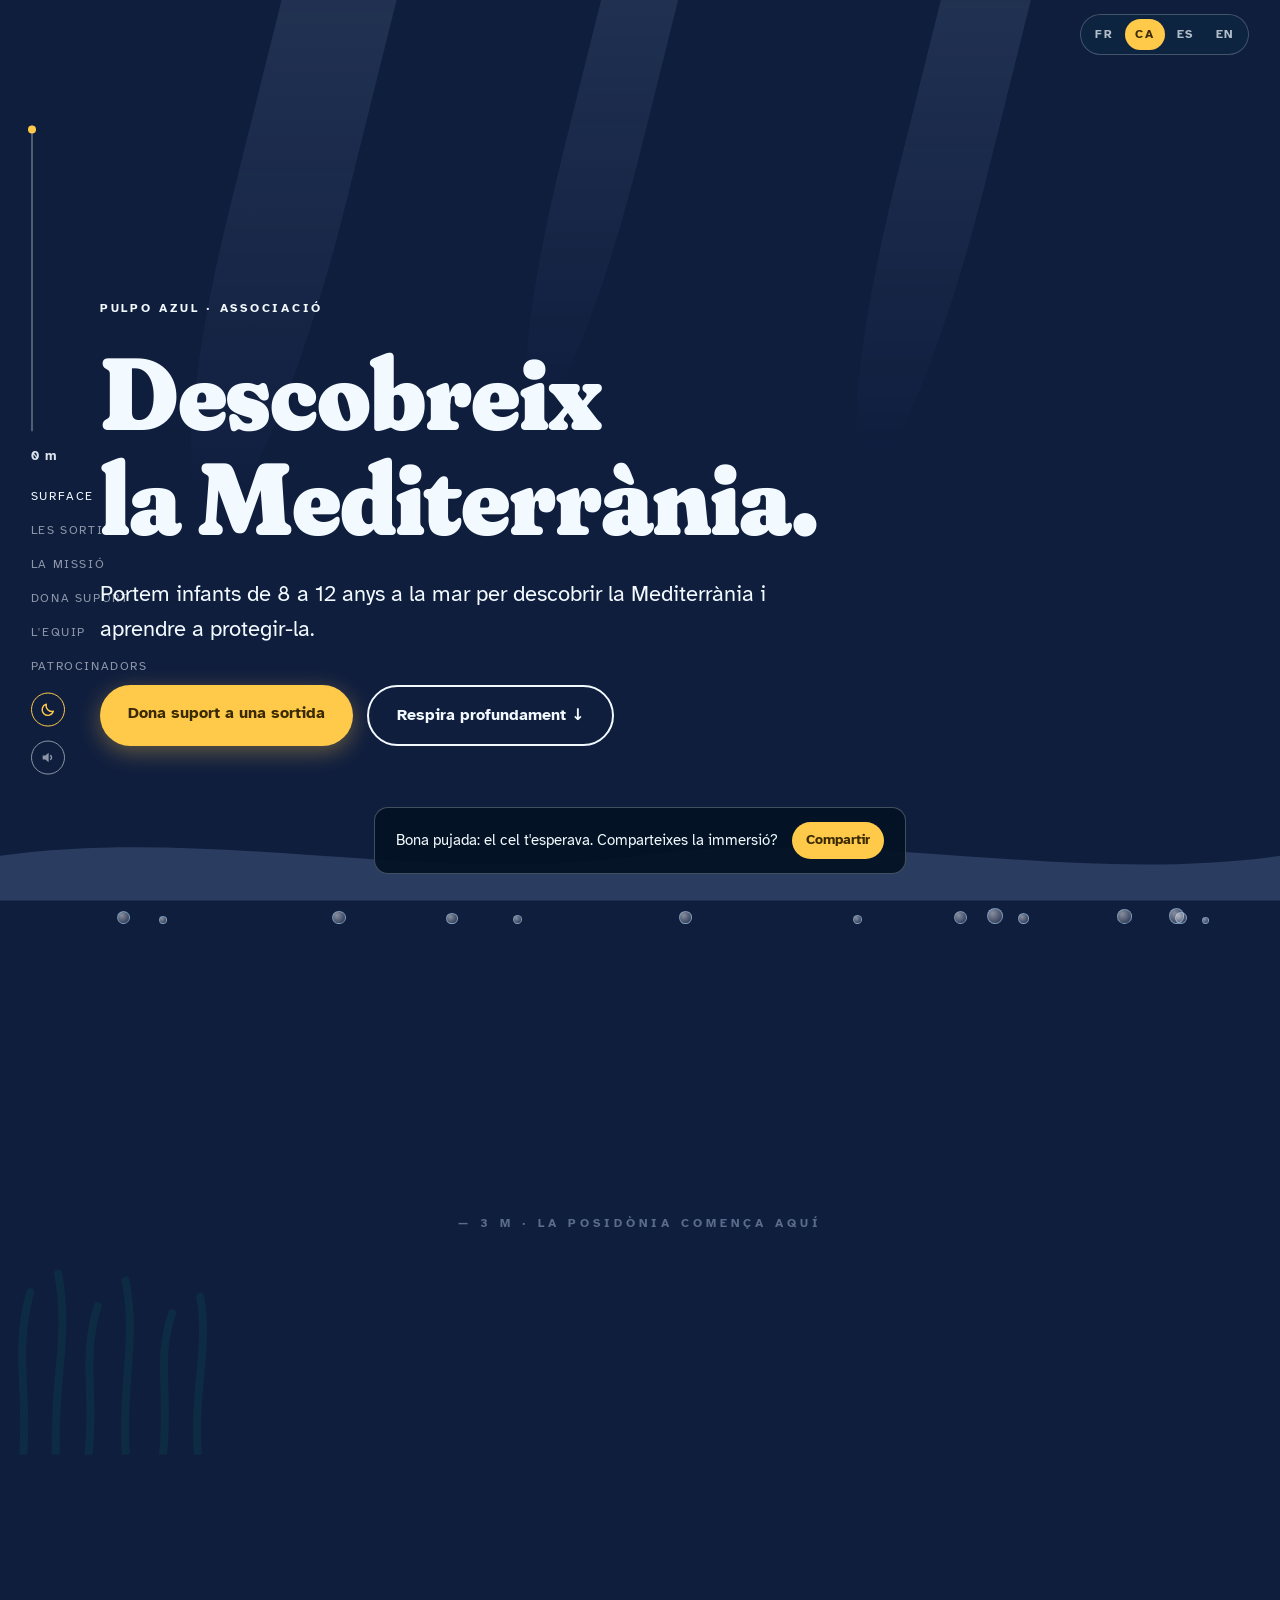
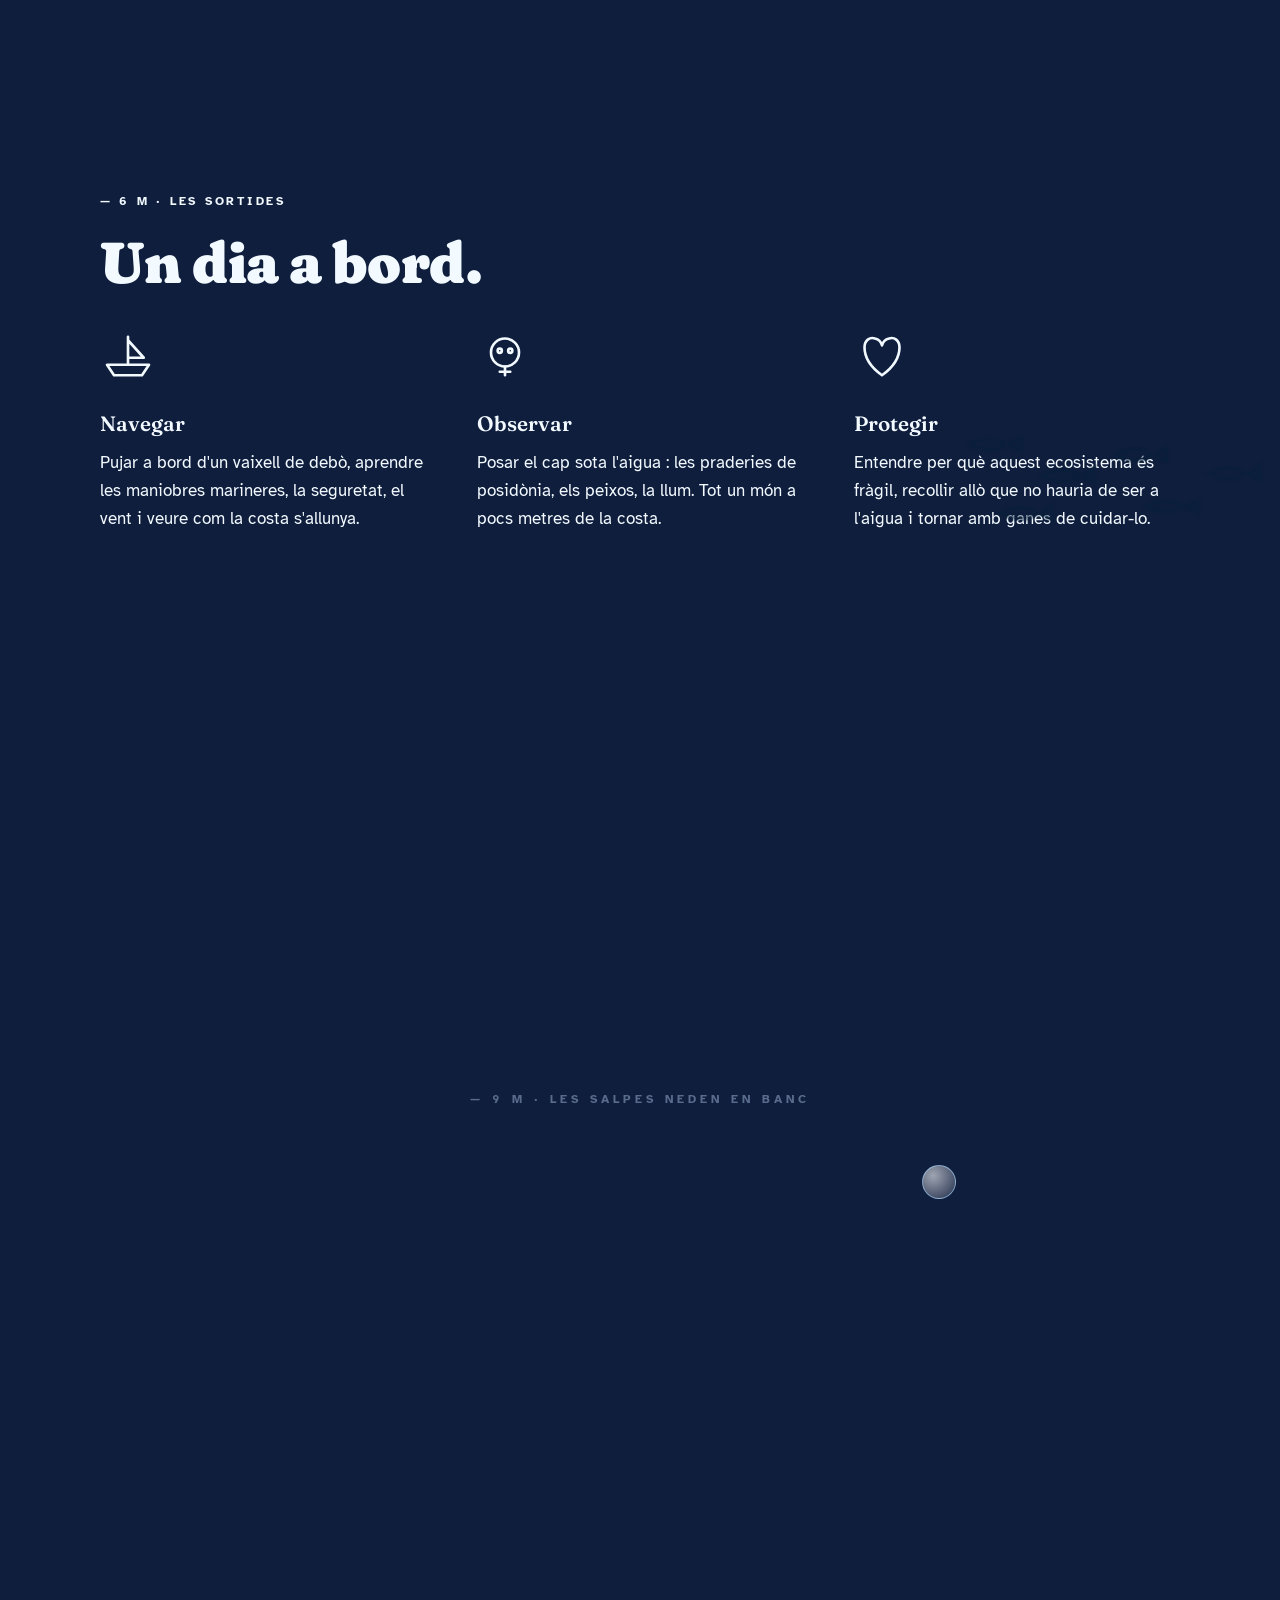
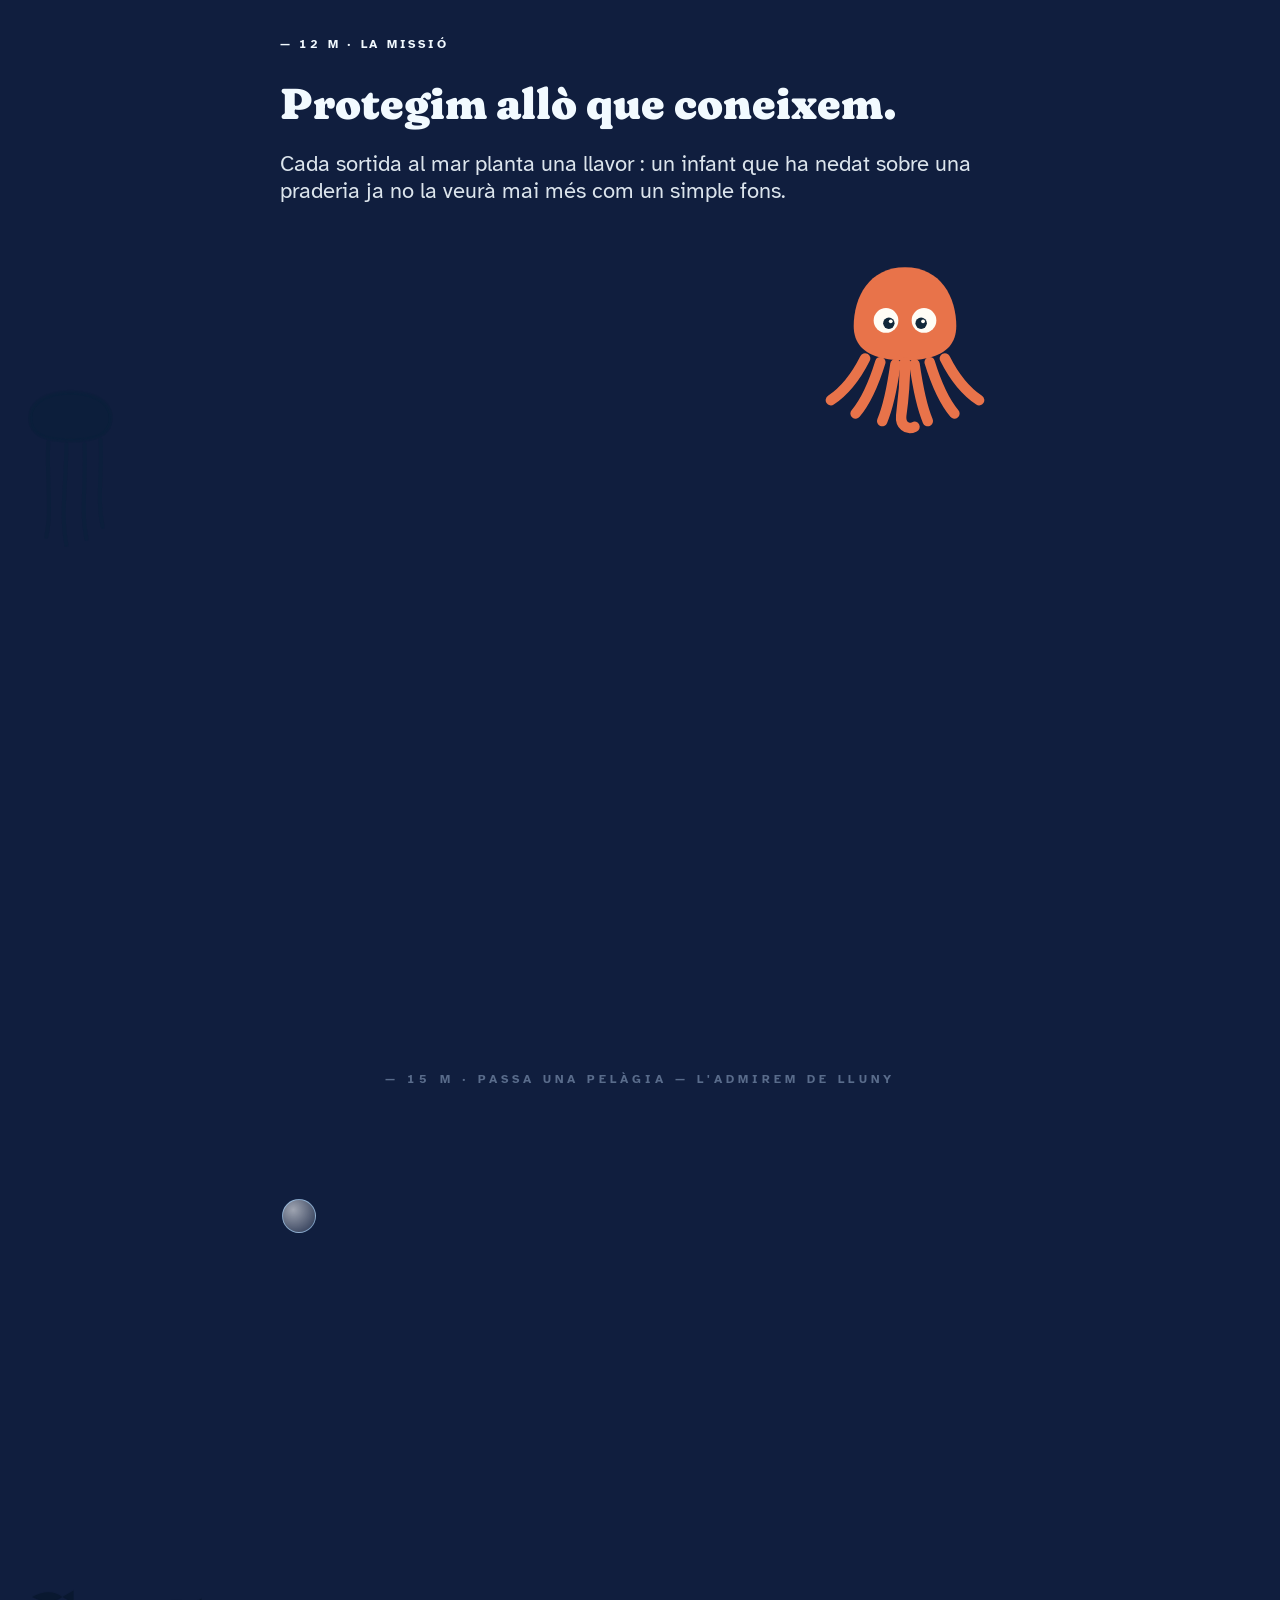
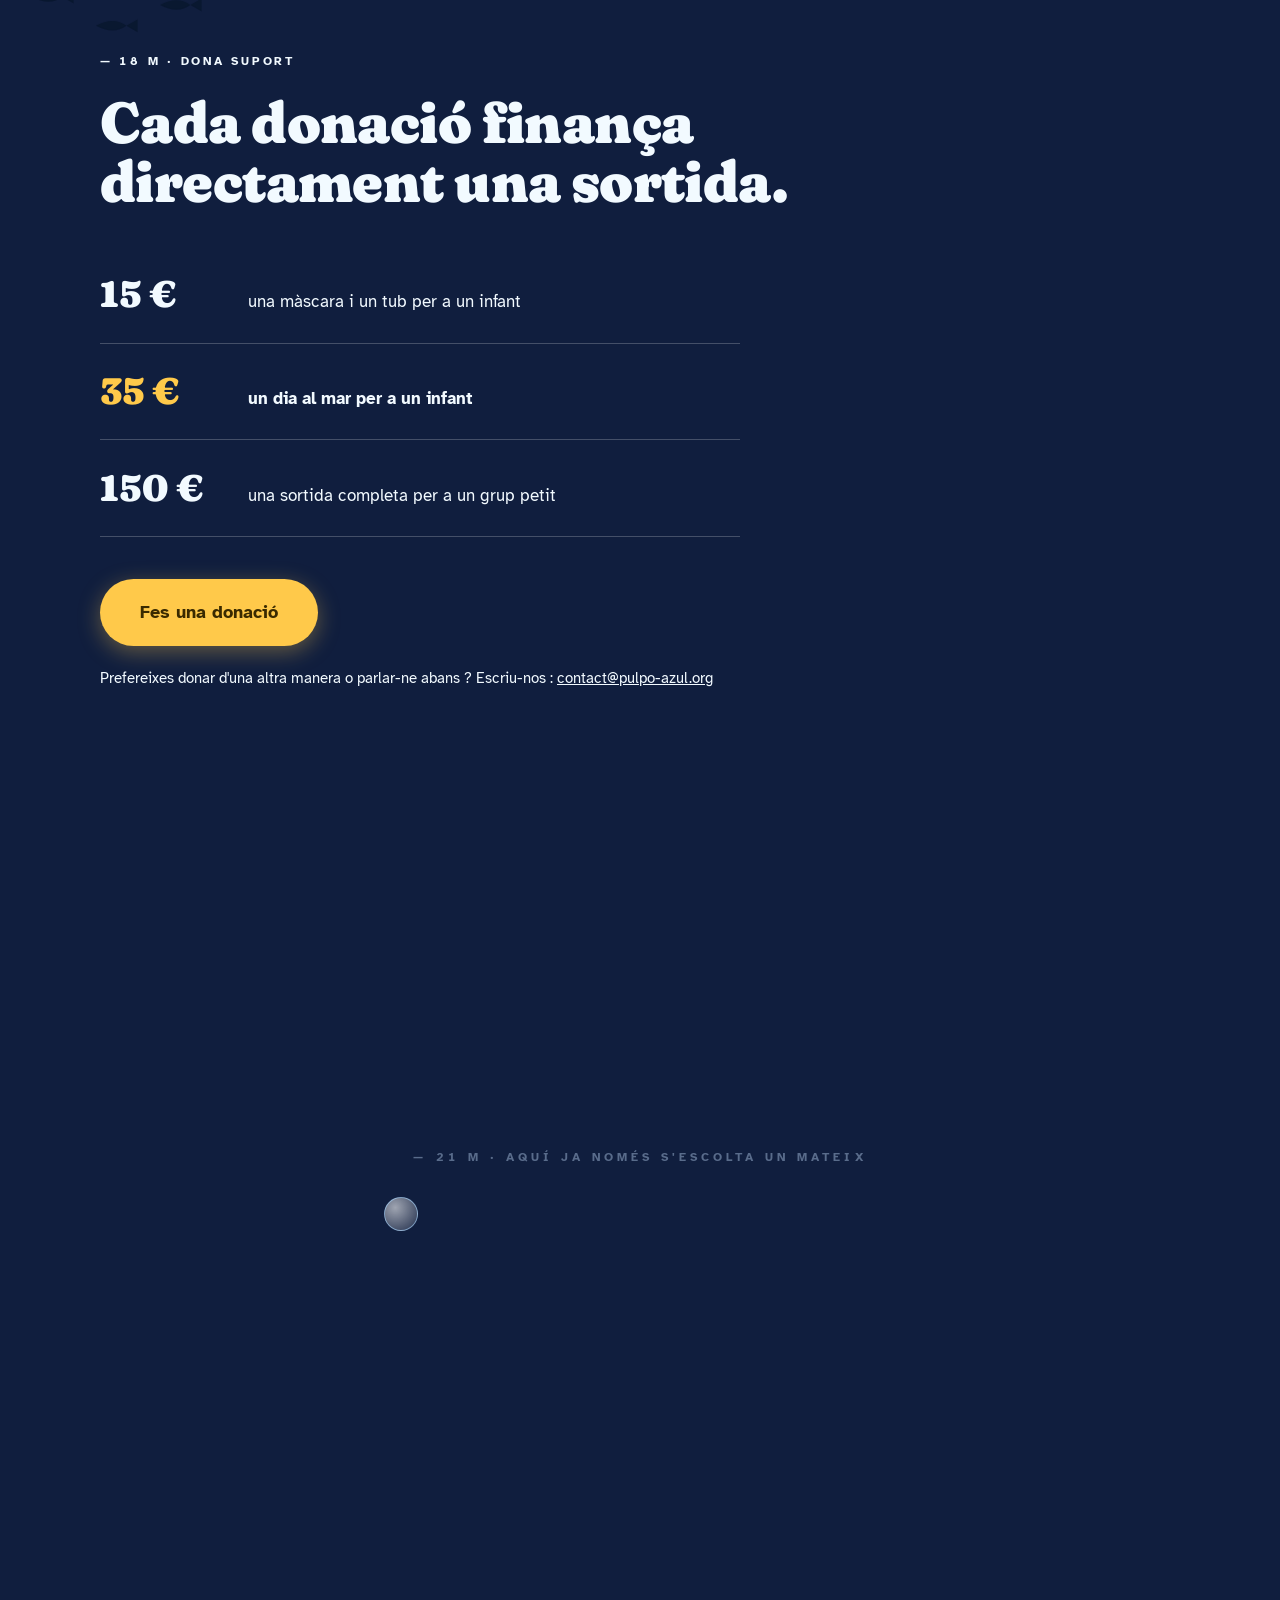
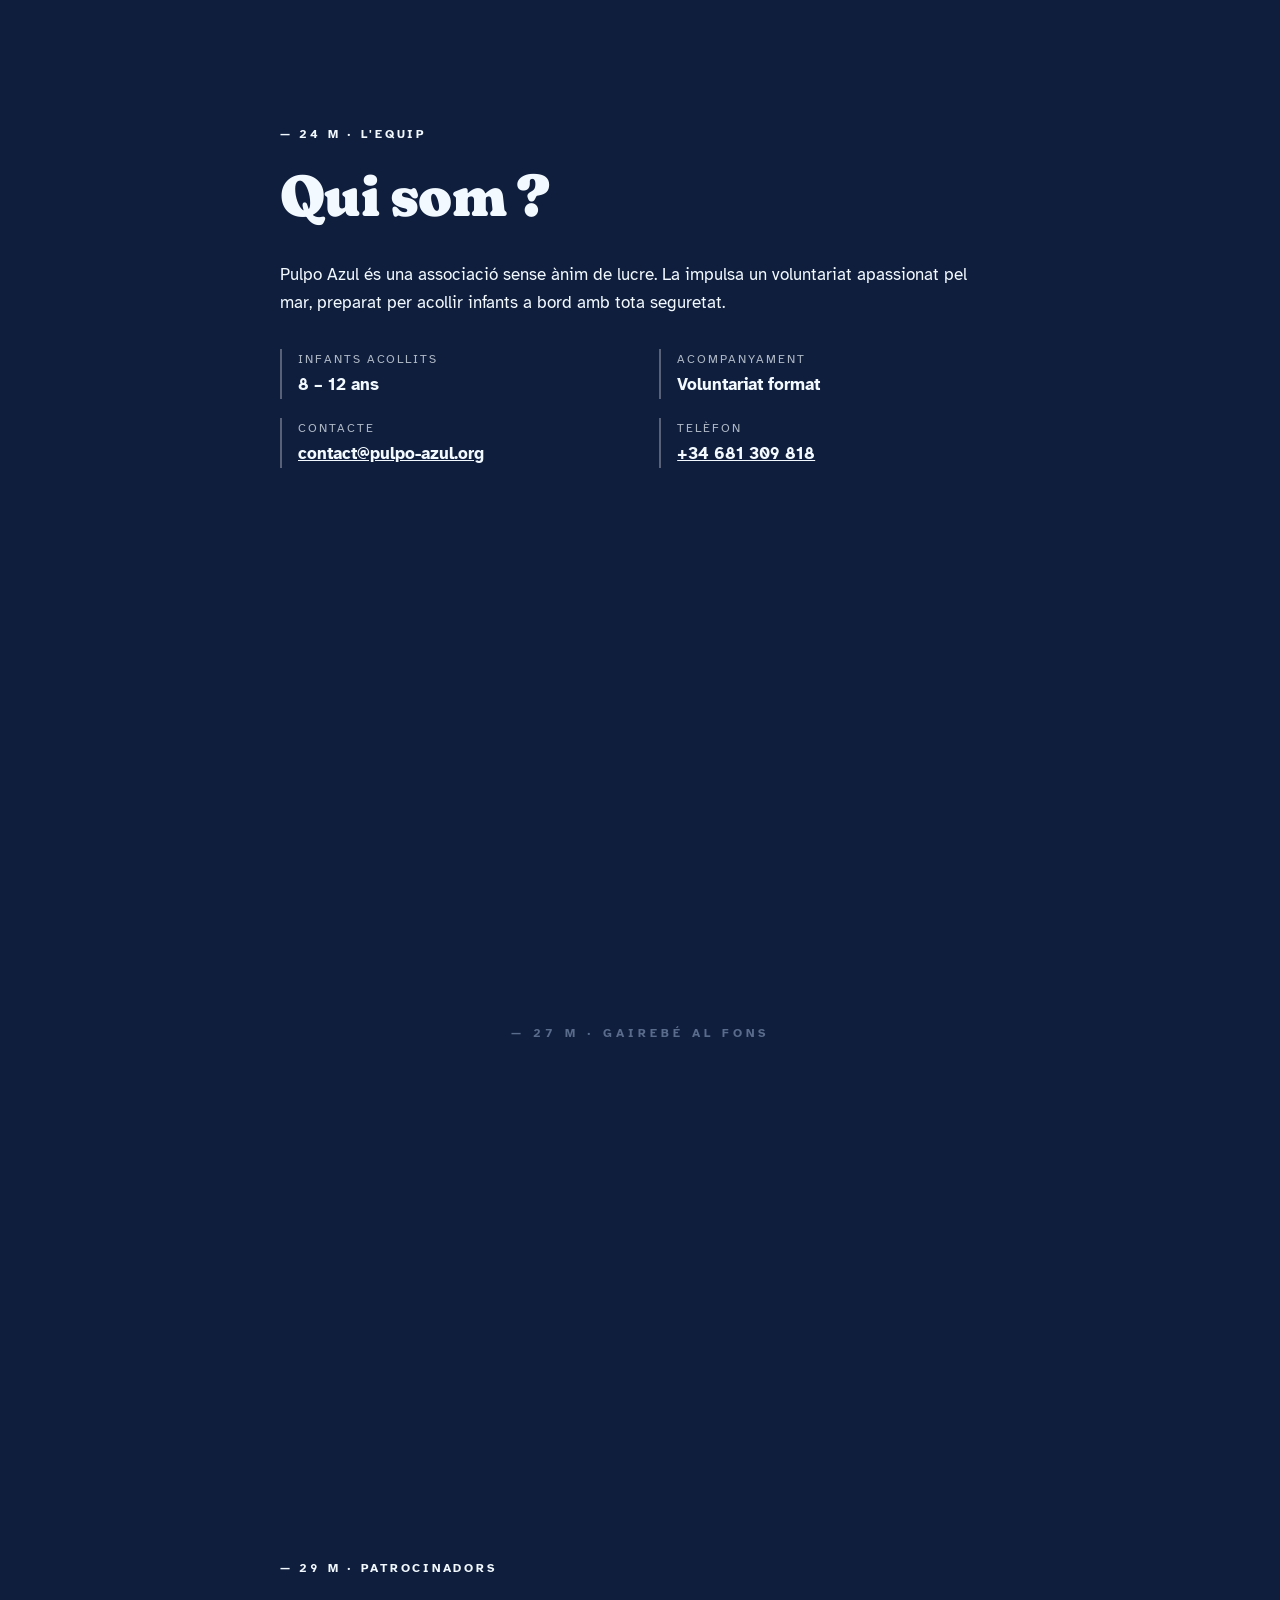
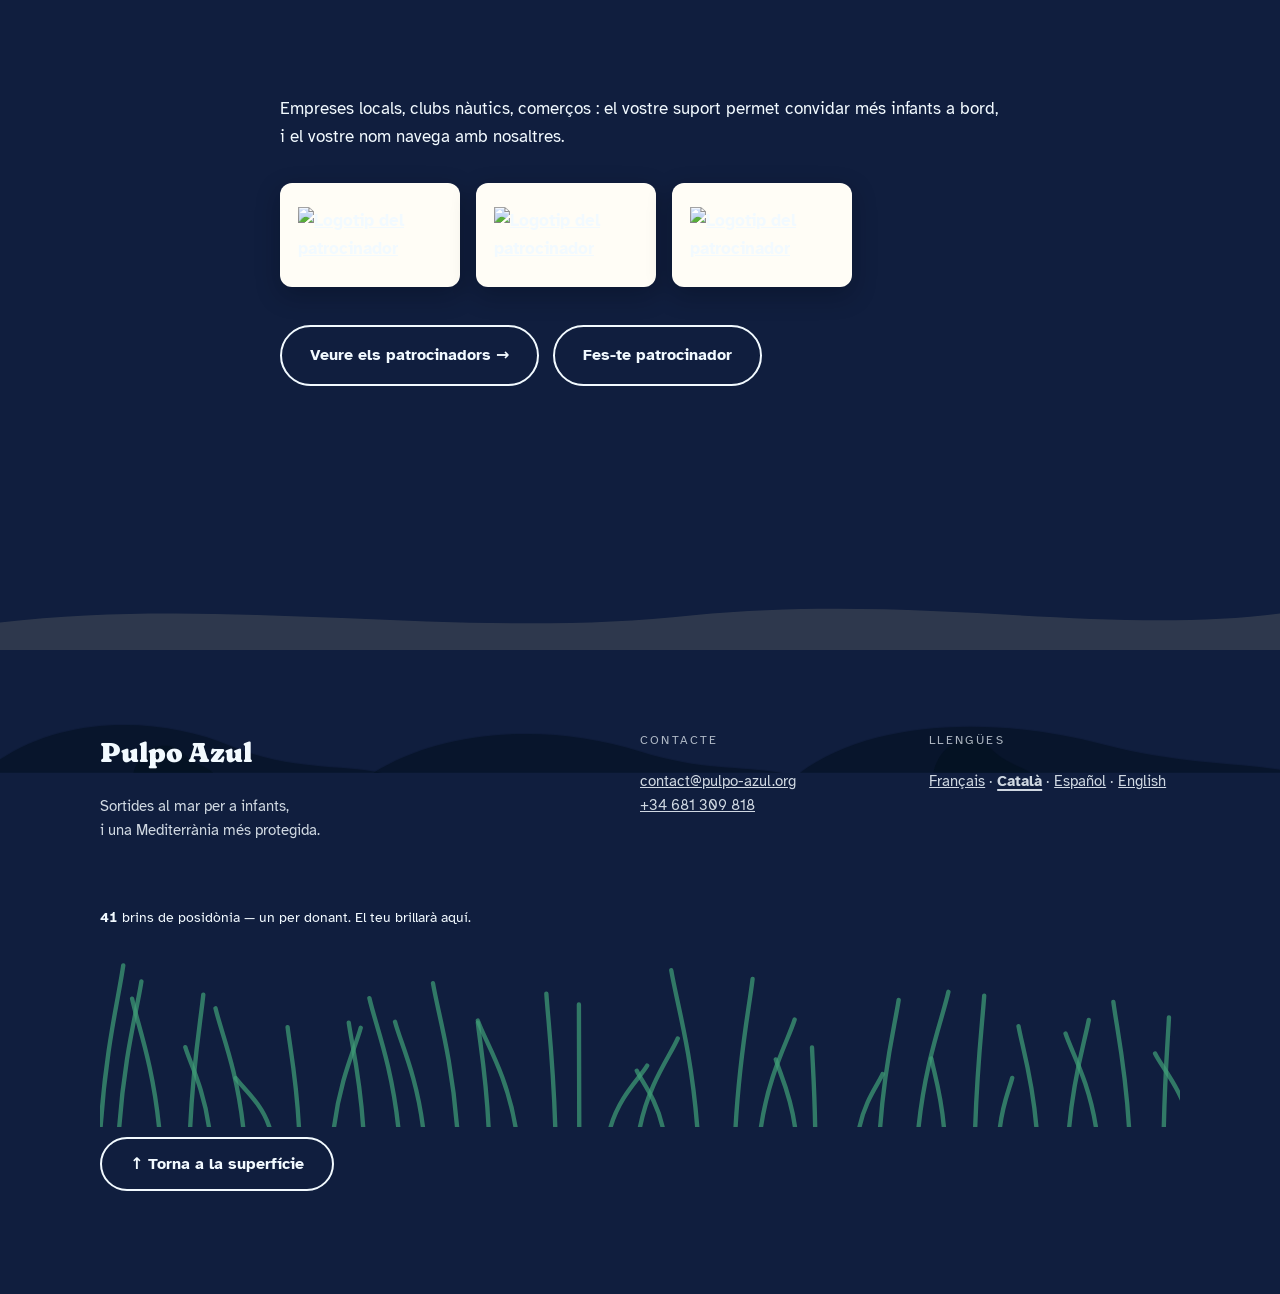
==== commit a2dc0cd0: "Move language switcher to the top and finish translations Closes #1  - Add a fixed top-right FR/CA/E" ====
--- a/ca/index.html
+++ b/ca/index.html
@@ -26,7 +26,7 @@
   "@context": "https://schema.org",
   "@type": "NGO",
   "name": "Pulpo Azul",
-  "description": "Pulpo Azul emmène des enfants de 8 à 12 ans en sortie en mer pour découvrir la Méditerranée et apprendre à la protéger.",
+  "description": "Pulpo Azul porta infants de 8 a 12 anys a la mar per descobrir la Mediterrània i aprendre a protegir-la.",
   "email": "contact@pulpo-azul.org",
   "telephone": "+34 681 309 818",
   "nonprofitStatus": "NonprofitType"
@@ -41,6 +41,9 @@
 </head>
 <body>
 <a class="skip" href="#soutenir">Ves al suport</a>
+
+<!-- language switcher — always visible at the top -->
+<nav class="lang-switch" aria-label="Tria una llengua"><a href="/" lang="fr" hreflang="fr" title="Français">FR</a><a href="/ca/" lang="ca" hreflang="ca" title="Català" aria-current="page">CA</a><a href="/es/" lang="es" hreflang="es" title="Español">ES</a><a href="/en/" lang="en" hreflang="en" title="English">EN</a></nav>
 
 <!-- depth meter nav -->
 <nav class="depth-meter" aria-label="Navegació per profunditat">
@@ -52,7 +55,7 @@
     <li><a href="#mission">La missió</a></li>
     <li><a href="#soutenir">Dona suport</a></li>
     <li><a href="#equipe">L'equip</a></li>
-    <li><a href="#sponsors">Sponsors</a></li>
+    <li><a href="#sponsors">Patrocinadors</a></li>
   </ul>
   <button class="dm-toggle" id="night-toggle" type="button" aria-pressed="false" aria-label="Immersió nocturna">
     <svg viewBox="0 0 24 24" aria-hidden="true"><path d="M20 14.5A8.5 8.5 0 0 1 9.5 4 8.5 8.5 0 1 0 20 14.5Z" fill="none" stroke="currentColor" stroke-width="2" stroke-linejoin="round"/></svg>
@@ -80,7 +83,7 @@
   <!-- ═══ 0 m · SURFACE ═══ -->
   <header class="station surface" id="surface" data-depth="0" data-ink="dark">
     <div class="wrap">
-      <p class="eyebrow">Pulpo Azul · Association</p>
+      <p class="eyebrow">Pulpo Azul · Associació</p>
       <h1>Descobreix<br>la Mediterrània.</h1>
       <p class="lede">Portem infants de 8 a 12&nbsp;anys a la mar per descobrir la Mediterrània i aprendre a protegir-la.</p>
       <div class="actions">
@@ -158,8 +161,8 @@
     </svg>
     <!-- COPY REVIEW : remplacer par de vraies paroles d'enfants recueillies en sortie -->
     <button class="q-bubble" type="button" style="--qb-x:72%;--qb-y:60%"
-      data-quote="« J'ai vu un poisson plus grand que mon bras ! » — Léo, 9 ans">
-      <span class="sr-only">Lire une parole d'enfant</span>
+      data-quote="« He vist un peix més gran que el meu braç! » — Léo, 9 anys">
+      <span class="sr-only">Llegir una frase d'un infant</span>
     </button>
   </div>
 
@@ -176,7 +179,7 @@
 
   <!-- open water 15 m -->
   <div class="gap gap-tall">
-    <span class="gap-mark" aria-hidden="true">— 15 m · Pélagie passe — on l'admire de loin</span>
+    <span class="gap-mark" aria-hidden="true">— 15 m · Passa una pelàgia — l'admirem de lluny</span>
     <svg class="decor jelly left" data-plx="0.10" viewBox="0 0 140 200" aria-hidden="true">
       <g class="sil-mid">
         <path d="M30 60 C30 26 110 26 110 60 C110 76 96 82 70 82 C44 82 30 76 30 60 Z"/>
@@ -188,8 +191,8 @@
     </svg>
     <!-- COPY REVIEW : remplacer par de vraies paroles d'enfants recueillies en sortie -->
     <button class="q-bubble" type="button" style="--qb-x:22%;--qb-y:64%"
-      data-quote="« En dessous, on entend juste son cœur. » — Mar, 11 ans">
-      <span class="sr-only">Lire une parole d'enfant</span>
+      data-quote="« A sota, només sents el teu cor. » — Mar, 11 anys">
+      <span class="sr-only">Llegir una frase d'un infant</span>
     </button>
   </div>
 
@@ -206,13 +209,13 @@
       </ul>
       <!-- COPY REVIEW remplacer par le lien de paiement réel (ex. Stripe Payment Link). -->
       <a class="btn btn-sun btn-big" href="mailto:contact@pulpo-azul.org?subject=Don%20%E2%80%94%20Pulpo%20Azul">Fes una donació</a>
-      <p class="fine">Vous préférez donner autrement, ou en parler d'abord&nbsp;? Écrivez-nous&nbsp;: <a href="mailto:contact@pulpo-azul.org">contact@pulpo-azul.org</a></p>
+      <p class="fine">Prefereixes donar d'una altra manera o parlar-ne abans&nbsp;? Escriu-nos&nbsp;: <a href="mailto:contact@pulpo-azul.org">contact@pulpo-azul.org</a></p>
     </div>
   </section>
 
   <!-- open water 21 m -->
   <div class="gap">
-    <span class="gap-mark" aria-hidden="true">— 21 m · Ici, on n'entend plus que soi</span>
+    <span class="gap-mark" aria-hidden="true">— 21 m · Aquí ja només s'escolta un mateix</span>
     <svg class="decor school small left" data-plx="0.18" viewBox="0 0 320 140" aria-hidden="true">
       <g class="sil-deep">
         <path d="M40 40 C54 32 68 32 78 40 C68 48 54 48 40 40 Z M78 40 L92 32 L92 48 Z"/>
@@ -222,8 +225,8 @@
     </svg>
     <!-- COPY REVIEW : remplacer par de vraies paroles d'enfants recueillies en sortie -->
     <button class="q-bubble" type="button" style="--qb-x:30%;--qb-y:56%"
-      data-quote="« Je veux être capitaine et protéger la mer. » — Iker, 8 ans">
-      <span class="sr-only">Lire une parole d'enfant</span>
+      data-quote="« Vull ser capità i protegir el mar. » — Iker, 8 anys">
+      <span class="sr-only">Llegir una frase d'un infant</span>
     </button>
   </div>
 
@@ -238,8 +241,8 @@
       <ul class="facts">
         <li><span>Infants acollits</span><strong>8&nbsp;–&nbsp;12&nbsp;ans</strong></li>
         <li><span>Acompanyament</span><strong>Voluntariat format</strong></li>
-        <li><span>Contact</span><strong><a href="mailto:contact@pulpo-azul.org">contact@pulpo-azul.org</a></strong></li>
-        <li><span>Téléphone</span><strong><a href="tel:+34681309818">+34&nbsp;681&nbsp;309&nbsp;818</a></strong></li>
+        <li><span>Contacte</span><strong><a href="mailto:contact@pulpo-azul.org">contact@pulpo-azul.org</a></strong></li>
+        <li><span>Telèfon</span><strong><a href="tel:+34681309818">+34&nbsp;681&nbsp;309&nbsp;818</a></strong></li>
       </ul>
     </div>
   </section>
@@ -252,17 +255,17 @@
   <!-- ═══ 29 m · SPONSORS ═══ -->
   <section class="station" id="sponsors" data-depth="29" data-ink="light">
     <div class="wrap wrap-narrow">
-      <p class="eyebrow">— 29 m · Sponsors</p>
+      <p class="eyebrow">— 29 m · Patrocinadors</p>
       <h2>Fan surar el projecte.</h2>
-      <p>Entreprises locales, clubs nautiques, commerces&nbsp;: votre soutien permet d'inviter plus d'enfants à bord — et votre nom navigue avec nous.</p>
+      <p>Empreses locals, clubs nàutics, comerços&nbsp;: el vostre suport permet convidar més infants a bord, i el vostre nom navega amb nosaltres.</p>
       <!-- COPY REVIEW ajouter le nom de chaque sponsor (attribut alt) et le lien vers son site ; auto-héberger les logos -->
-      <ul class="sponsor-row sponsor-logos" aria-label="Sponsors">
-        <li><a href="sponsors.html"><img src="https://assets.zyrosite.com/mnl6R2EQo1H1bn44/logo-5adyG7wEvz85hzsQ.svg" alt="Logo sponsor" loading="lazy"></a></li>
-        <li><a href="sponsors.html"><img src="https://assets.zyrosite.com/cdn-cgi/image/format=auto,w=768,h=259,fit=crop/mnl6R2EQo1H1bn44/aalogofachada-e1711125251440-yWjIN7yBgq2GAFkK.png" alt="Logo sponsor" loading="lazy"></a></li>
-        <li><a href="sponsors.html"><img src="https://assets.zyrosite.com/cdn-cgi/image/format=auto,w=768,h=512,fit=crop/mnl6R2EQo1H1bn44/206754-3JVENDTygSha1PTE.png" alt="Logo sponsor" loading="lazy"></a></li>
+      <ul class="sponsor-row sponsor-logos" aria-label="Patrocinadors">
+        <li><a href="sponsors.html"><img src="https://assets.zyrosite.com/mnl6R2EQo1H1bn44/logo-5adyG7wEvz85hzsQ.svg" alt="Logotip del patrocinador" loading="lazy"></a></li>
+        <li><a href="sponsors.html"><img src="https://assets.zyrosite.com/cdn-cgi/image/format=auto,w=768,h=259,fit=crop/mnl6R2EQo1H1bn44/aalogofachada-e1711125251440-yWjIN7yBgq2GAFkK.png" alt="Logotip del patrocinador" loading="lazy"></a></li>
+        <li><a href="sponsors.html"><img src="https://assets.zyrosite.com/cdn-cgi/image/format=auto,w=768,h=512,fit=crop/mnl6R2EQo1H1bn44/206754-3JVENDTygSha1PTE.png" alt="Logotip del patrocinador" loading="lazy"></a></li>
       </ul>
       <div class="actions">
-        <a class="btn btn-ghost" href="sponsors.html">Voir nos sponsors&nbsp;→</a>
+        <a class="btn btn-ghost" href="sponsors.html">Veure els patrocinadors&nbsp;→</a>
         <a class="btn btn-ghost" href="mailto:contact@pulpo-azul.org?subject=Devenir%20sponsor%20%E2%80%94%20Pulpo%20Azul">Fes-te patrocinador</a>
       </div>
     </div>
@@ -293,7 +296,7 @@
       <p class="fine">Sortides al mar per a infants,<br>i una Mediterrània més protegida.</p>
     </div>
     <div>
-      <p class="foot-h">Contact</p>
+      <p class="foot-h">Contacte</p>
       <p class="fine"><a href="mailto:contact@pulpo-azul.org">contact@pulpo-azul.org</a><br>
       <a href="tel:+34681309818">+34&nbsp;681&nbsp;309&nbsp;818</a></p>
     </div>
--- a/styles.css
+++ b/styles.css
@@ -101,6 +101,29 @@
 .dm-toggle[aria-pressed="true"]{opacity:1;border-color:var(--sun);color:var(--sun)}
 .dm-toggle svg{width:16px;height:16px}
 
+/* ─────────────── language switcher (fixed, top-right) ─────────────── */
+.lang-switch{
+  position:fixed;top:14px;right:clamp(12px,2.4vw,34px);z-index:55;
+  display:flex;gap:2px;padding:4px;border-radius:999px;
+  color:var(--ink-light);
+  background:rgba(11,46,69,.28);backdrop-filter:blur(8px);-webkit-backdrop-filter:blur(8px);
+  border:1px solid rgba(255,255,255,.22);
+  transition:color .3s,background-color .3s,border-color .3s;
+}
+.lang-switch a{
+  font-size:.72rem;font-weight:700;letter-spacing:.14em;text-decoration:none;
+  padding:6px 10px;border-radius:999px;opacity:.72;transition:opacity .2s,background-color .2s;
+}
+.lang-switch a:hover{opacity:1}
+.lang-switch a[aria-current="page"]{opacity:1;background:var(--sun);color:var(--sun-ink)}
+/* near the surface (and on the sponsors page) the switcher must read dark */
+.lang-switch.on-light,.page-sponsors .lang-switch{
+  color:var(--ink-dark);background:rgba(255,255,255,.38);border-color:rgba(11,46,69,.18);
+}
+body.night .lang-switch{color:var(--ink-light);background:rgba(11,46,69,.4);border-color:rgba(255,255,255,.22)}
+.page-sponsors .lang-switch{position:static}
+@media(max-width:820px){.lang-switch{top:10px;right:10px}}
+
 /* ─────────────── ambient: light rays & bubbles ─────────────── */
 .rays{position:fixed;inset:0;pointer-events:none;z-index:1;opacity:1}
 .rays i{
@@ -220,6 +243,7 @@
 .tier-hero .what{font-weight:700}
 .fine{font-size:.92rem;opacity:.85;margin-top:1.2rem}
 .fine a{color:inherit}
+.language-links a[aria-current="page"]{font-weight:700;text-decoration-thickness:2px;text-underline-offset:3px}
 
 /* ─────────────── équipe ─────────────── */
 .facts{list-style:none;margin-top:2rem;display:grid;grid-template-columns:repeat(2,1fr);gap:1.2rem 2.4rem}
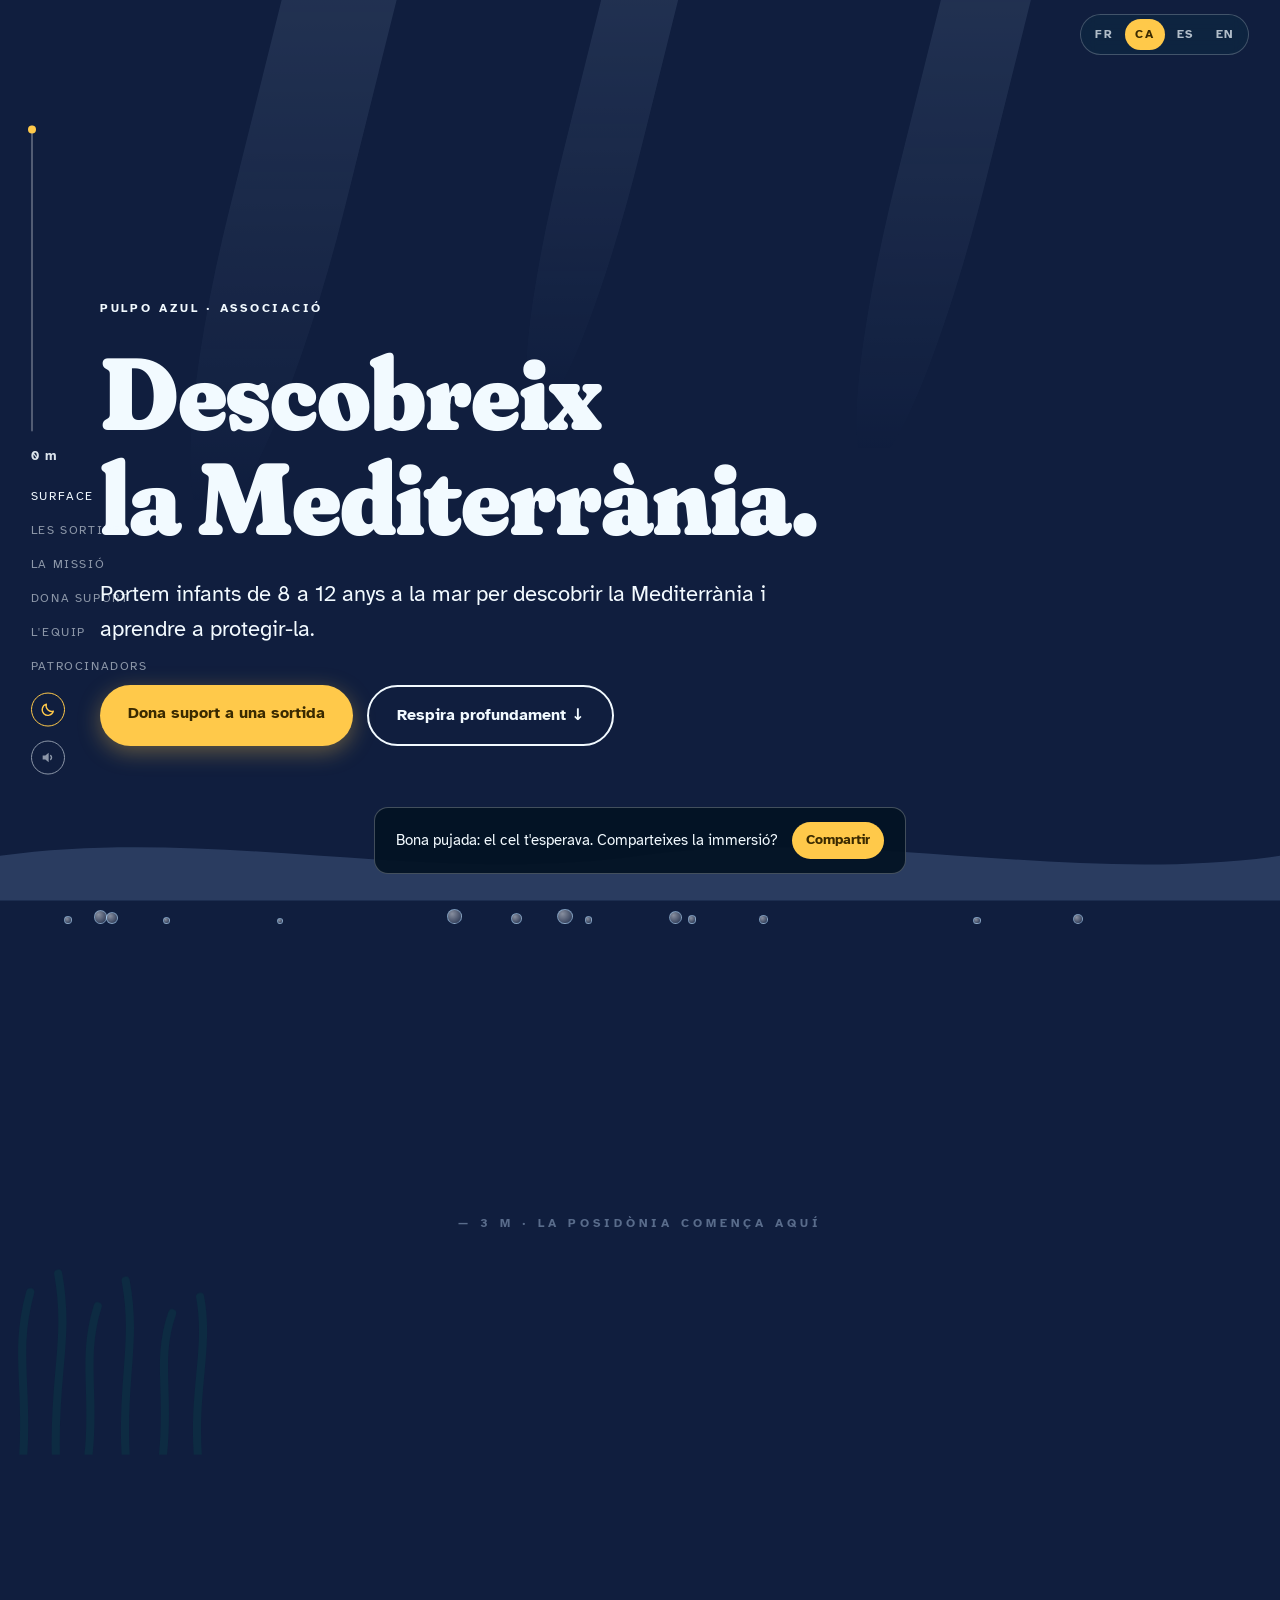
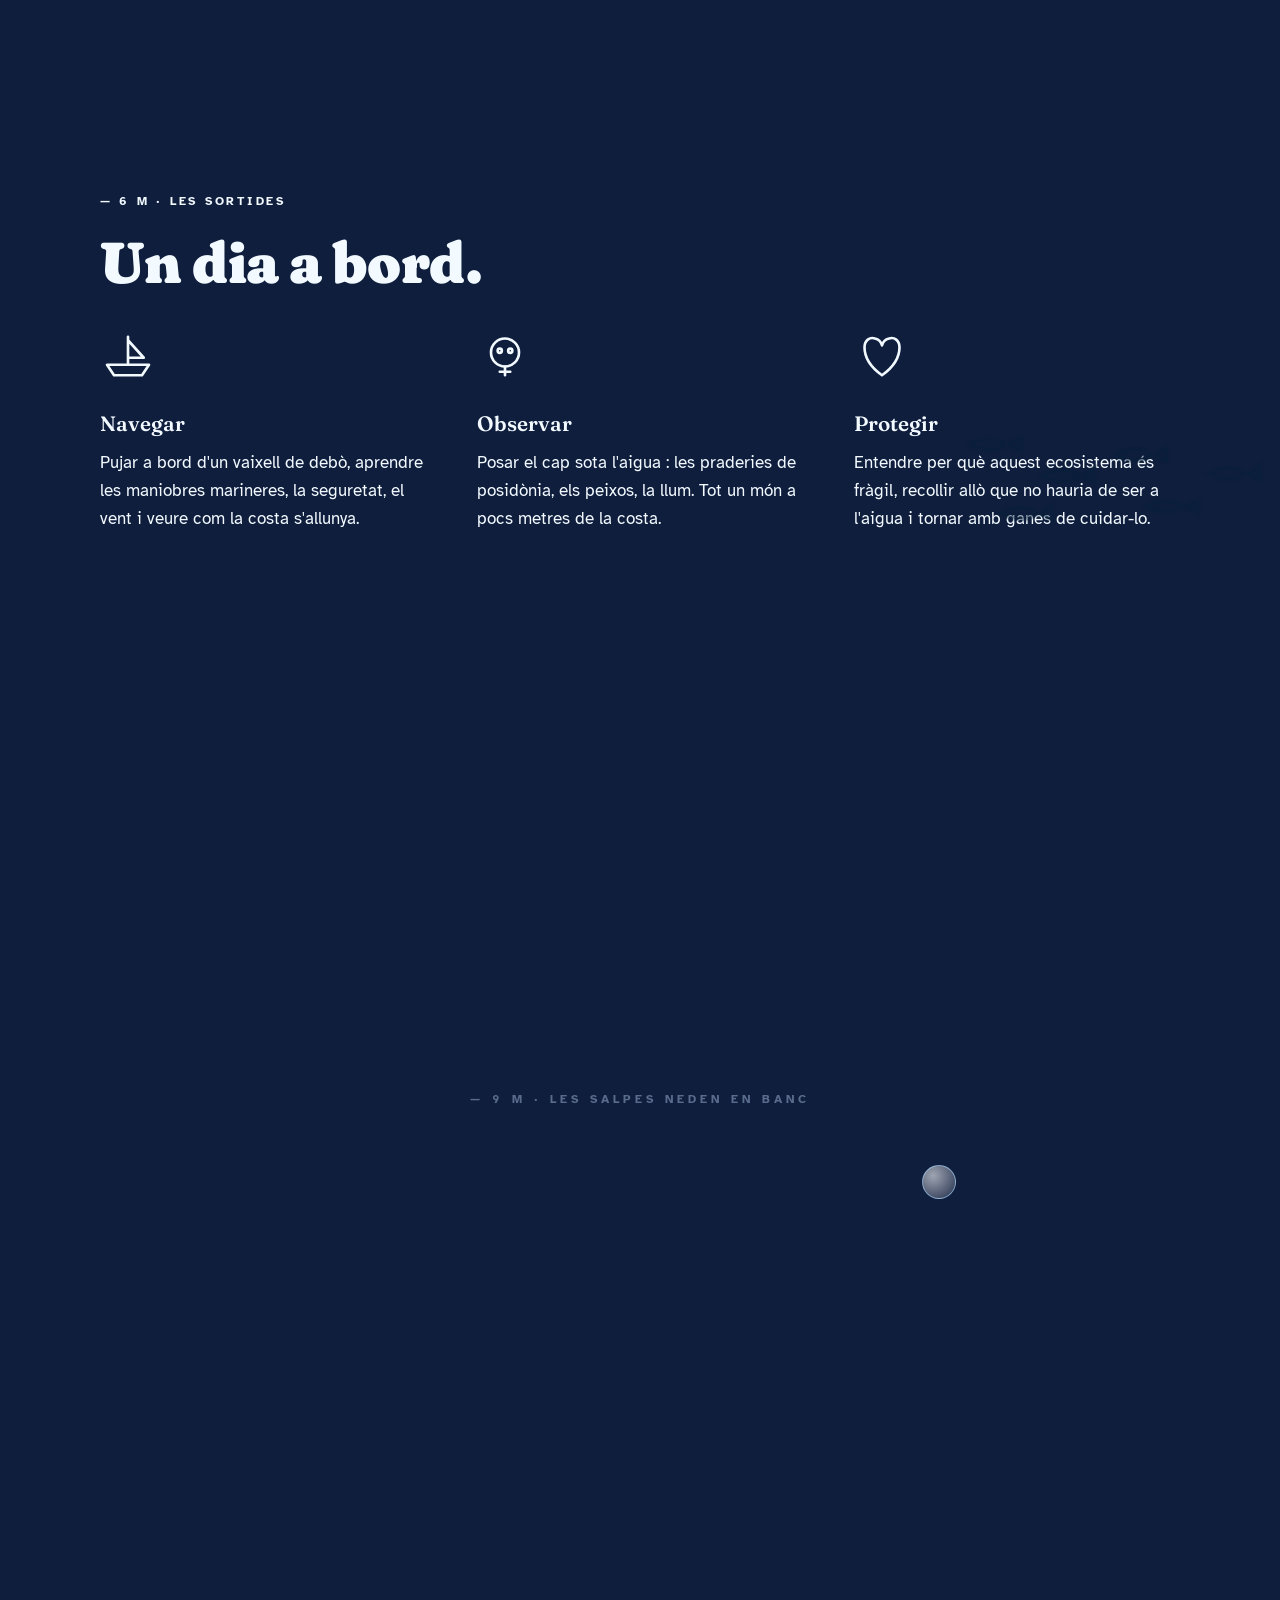
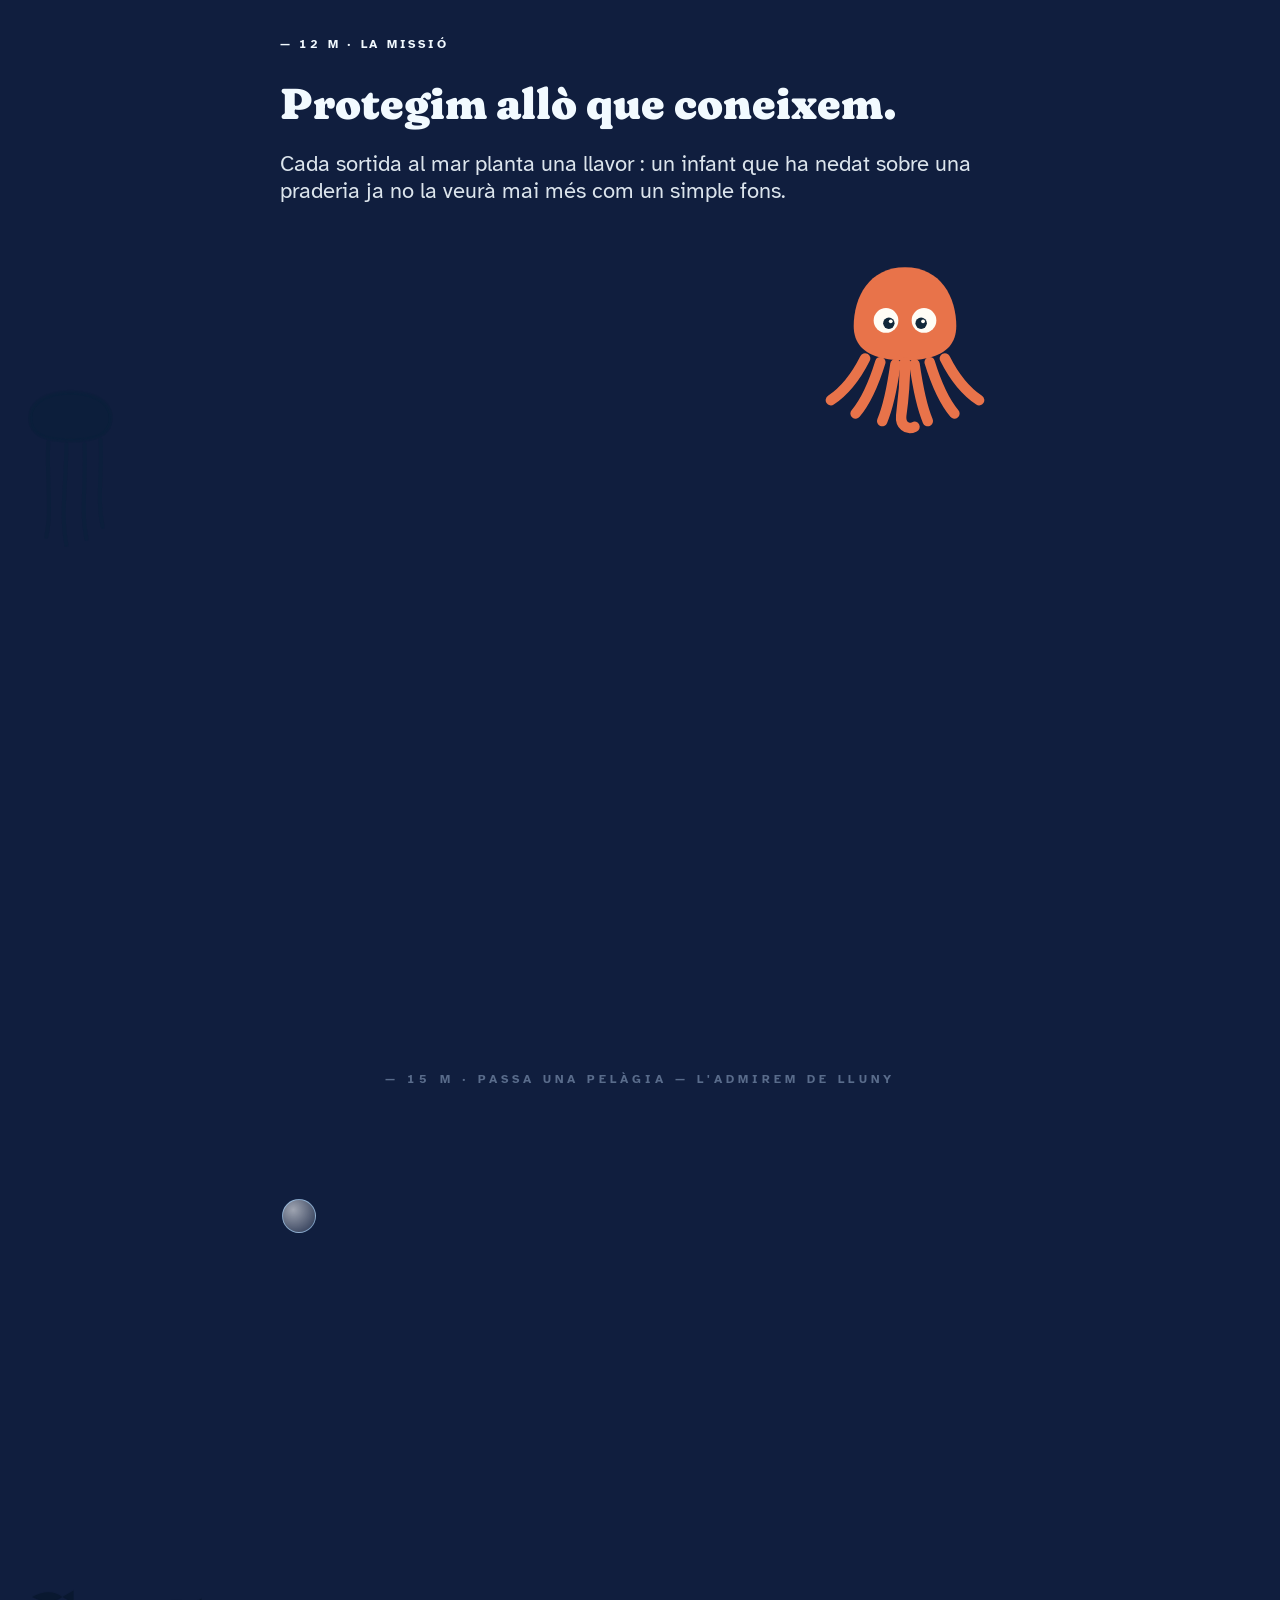
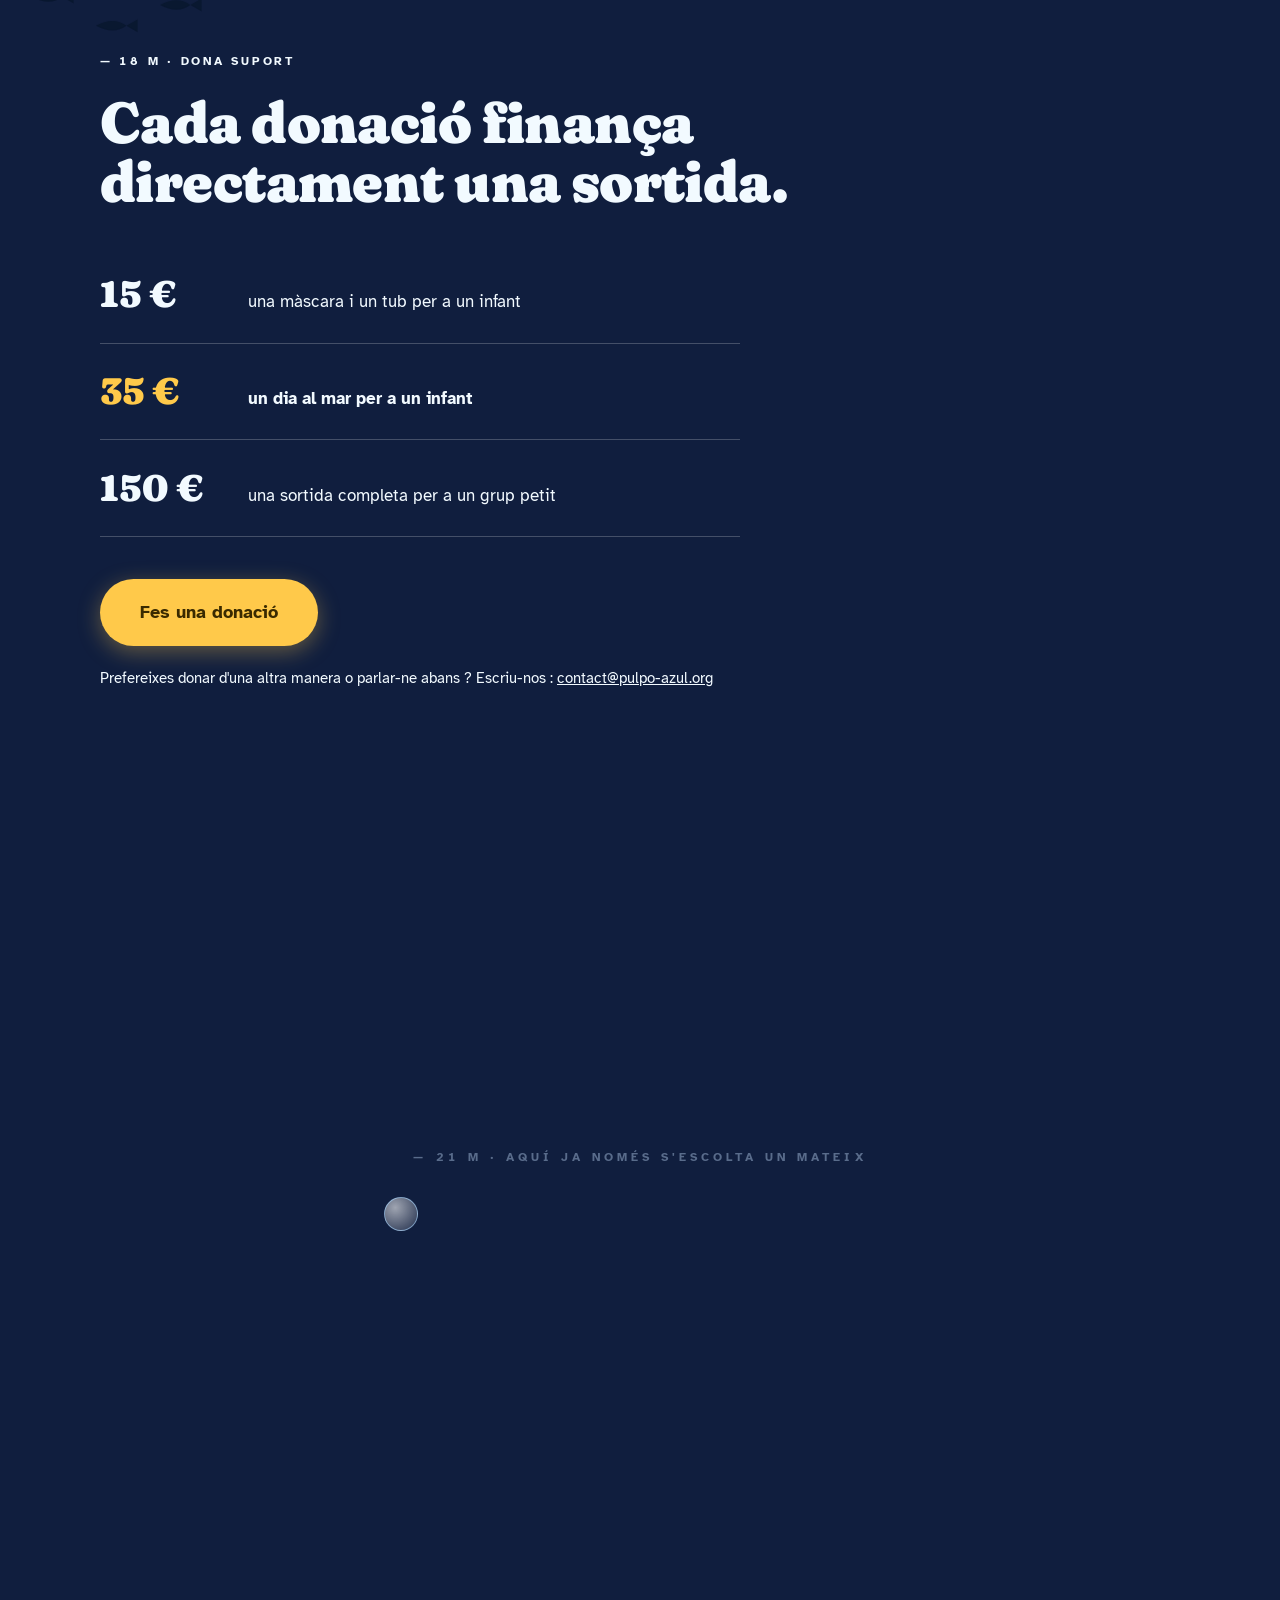
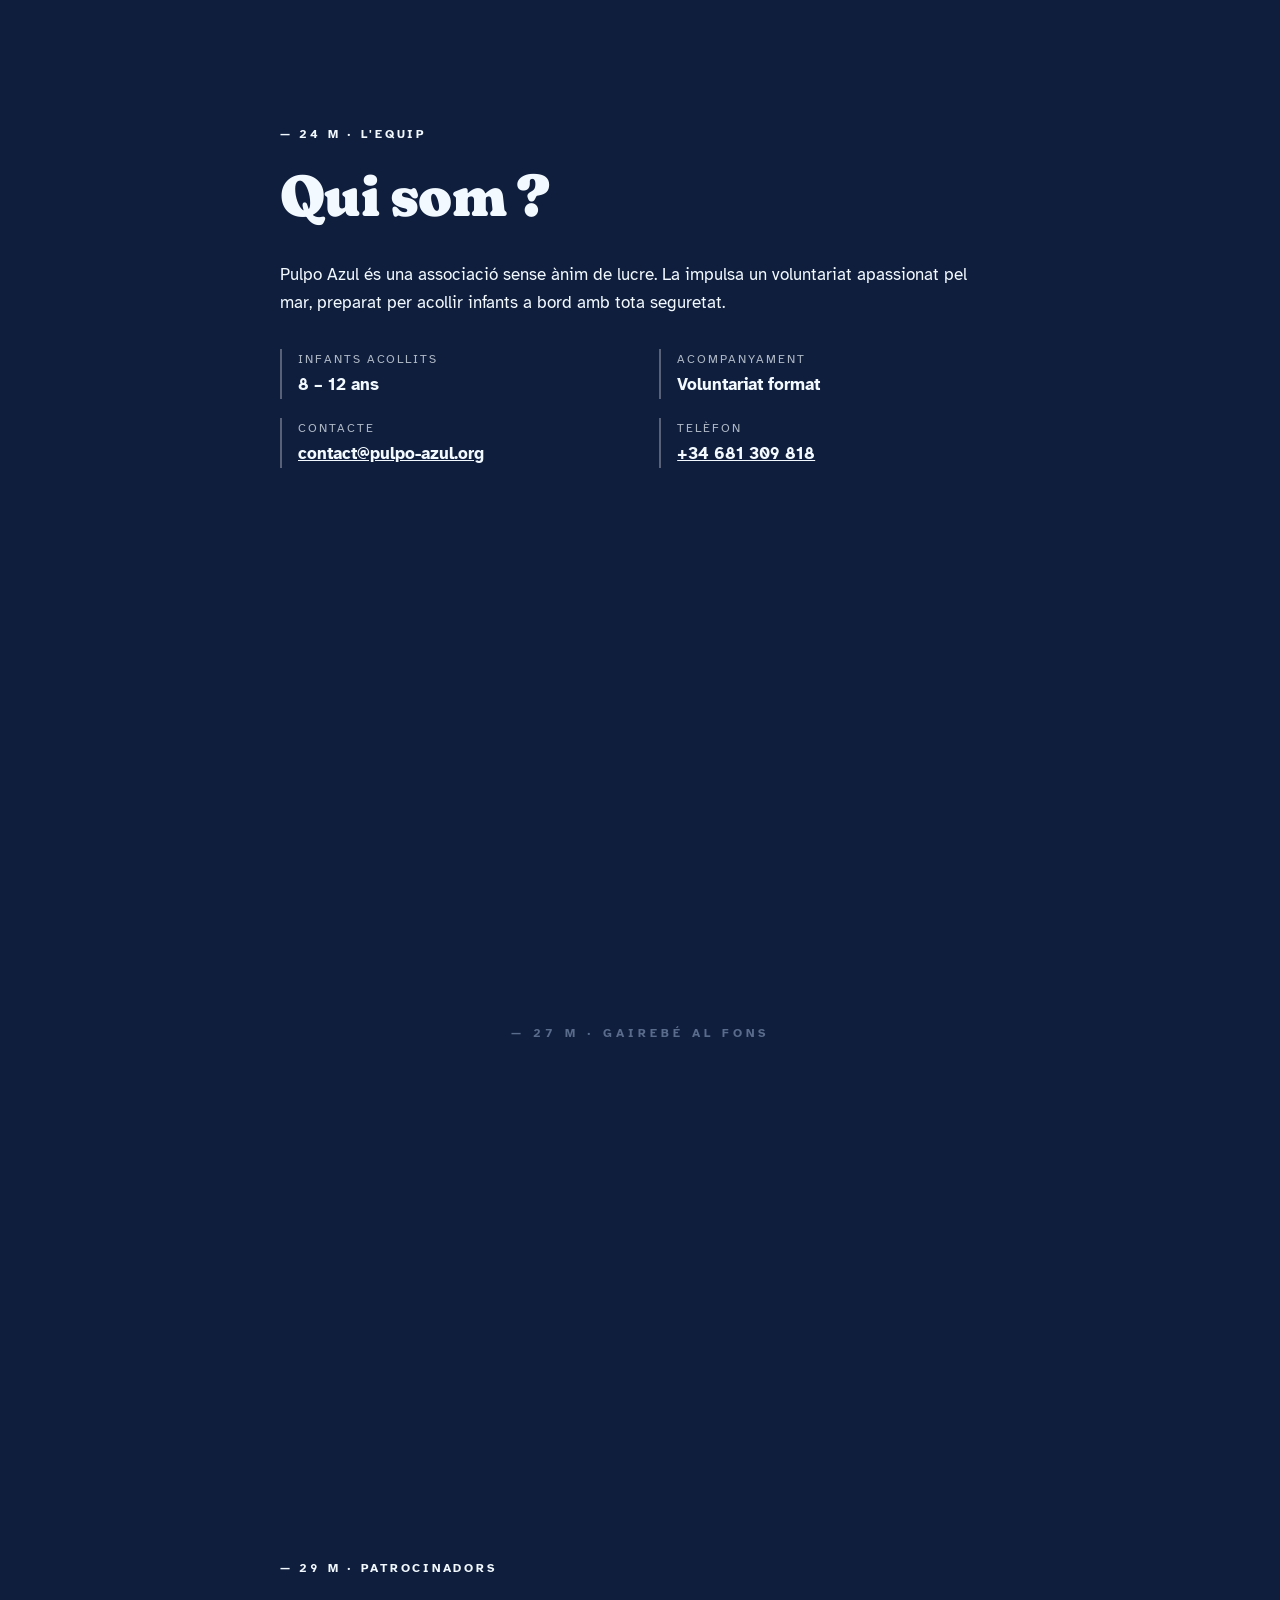
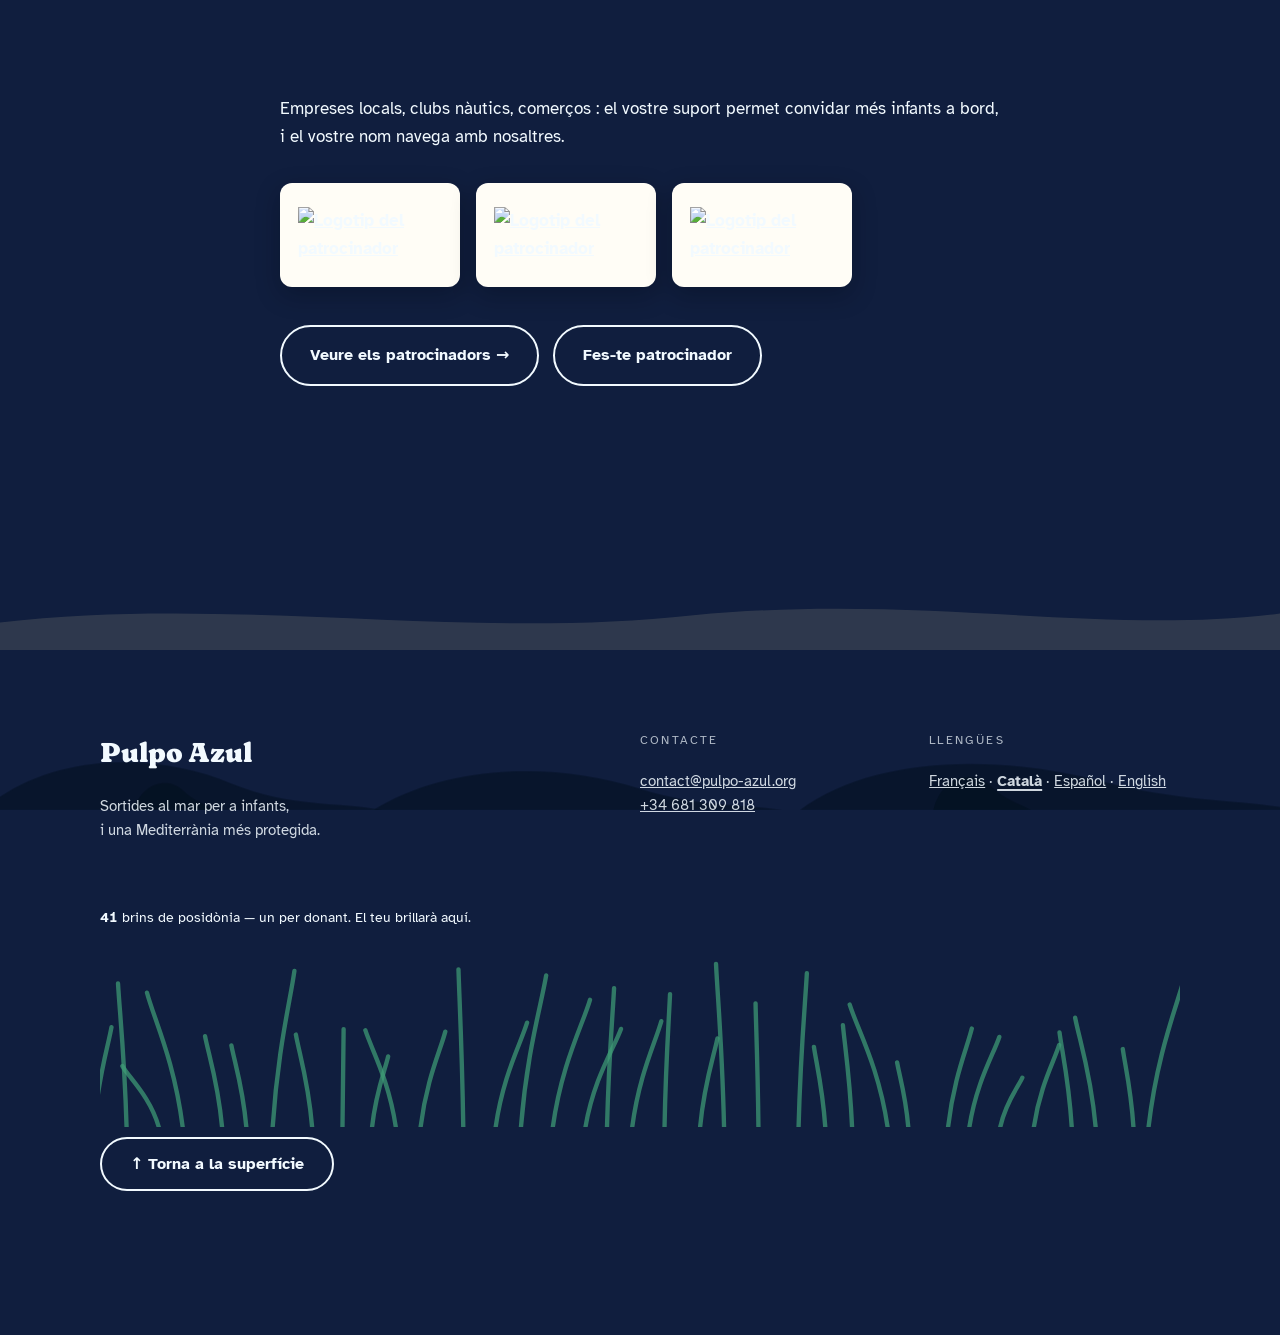
==== commit be051c26: "Add official association details to the footer Refs #3.  Co-Authored-By: Codolie agent <agent@codoli" ====
--- a/ca/index.html
+++ b/ca/index.html
@@ -316,8 +316,8 @@
   </div>
 
   <div class="wrap">
-    <!-- COPY REVIEW mentions légales réelles : forme juridique, n° d'enregistrement, siège -->
     <p class="fine legal">© Pulpo Azul — Associació sense ànim de lucre.</p>
+    <p class="fine legal">Seu&nbsp;: Calle Bisbe Pont, 4 – 07400 Alcúdia · NIF&nbsp;: G19754712 · Registre d'associacions de les Illes Balears&nbsp;: núm.&nbsp;311000011901, Secció&nbsp;1</p>
   </div>
 </footer>
 
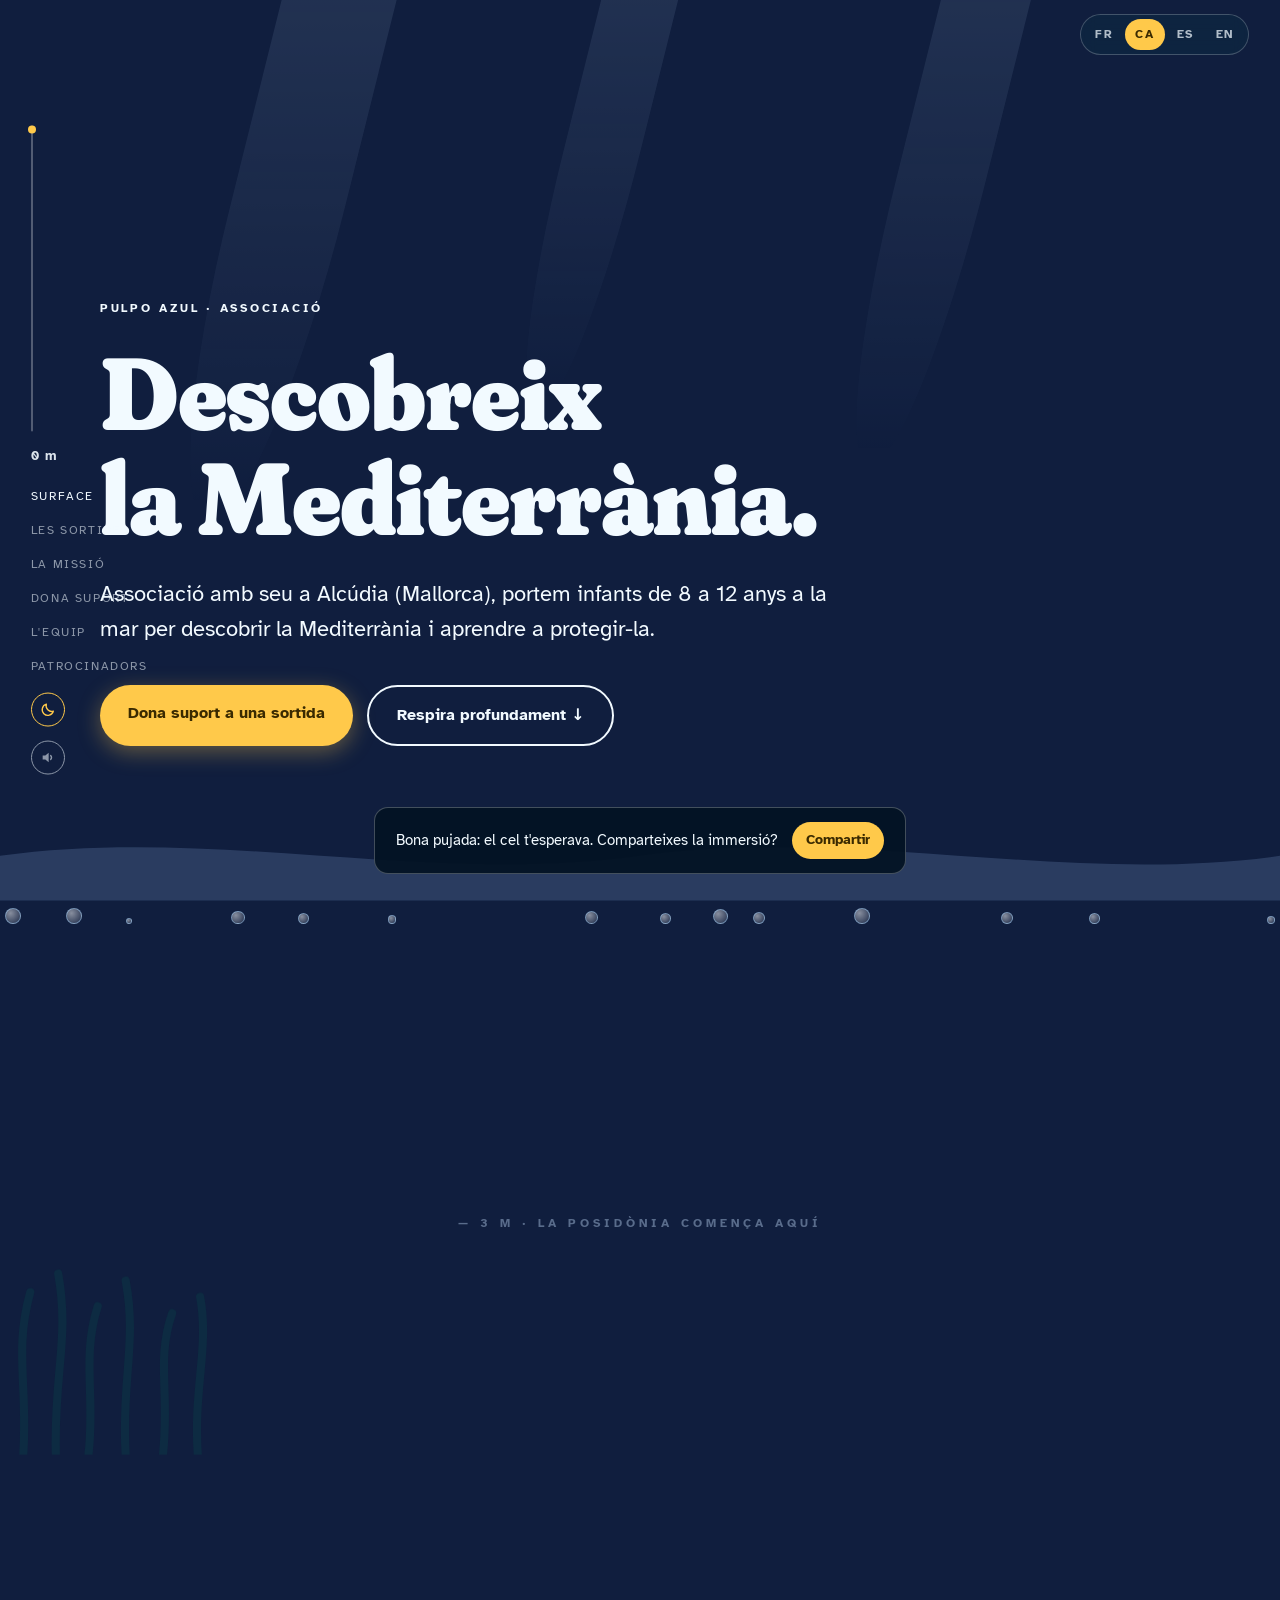
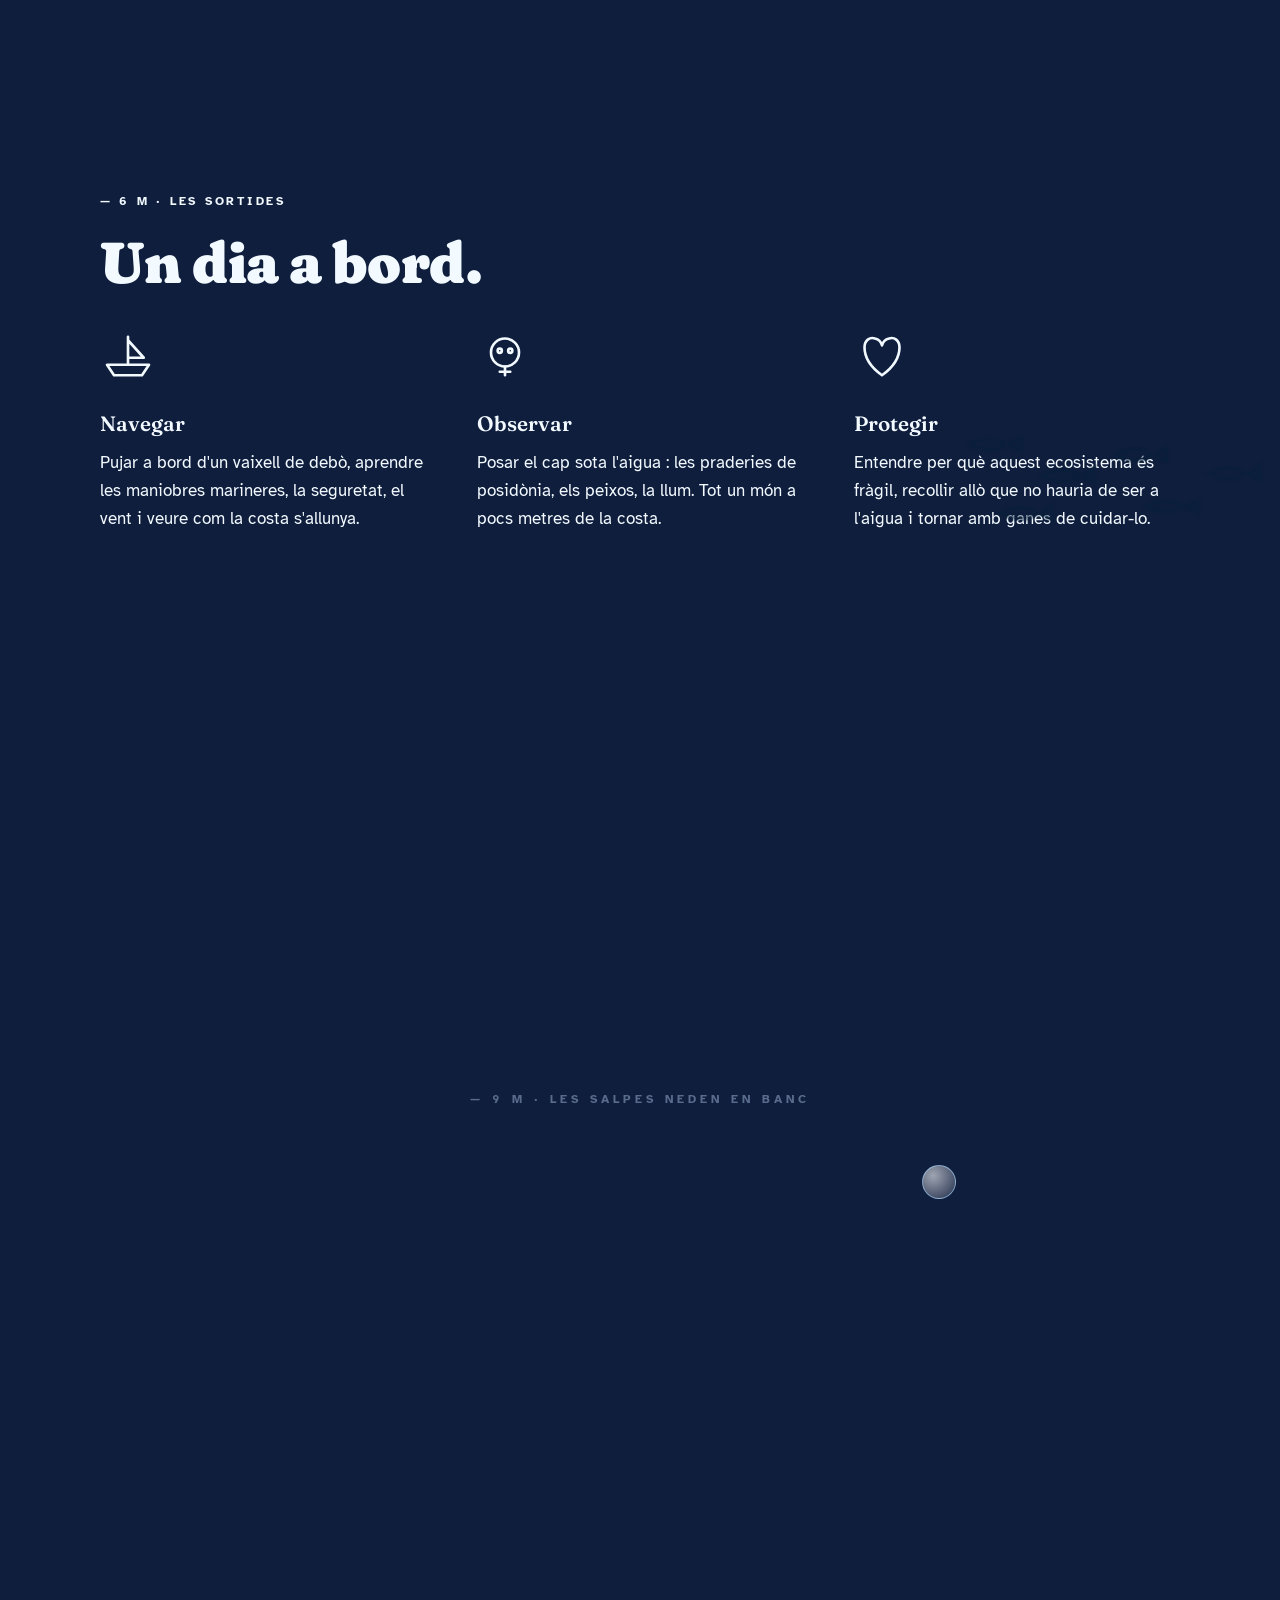
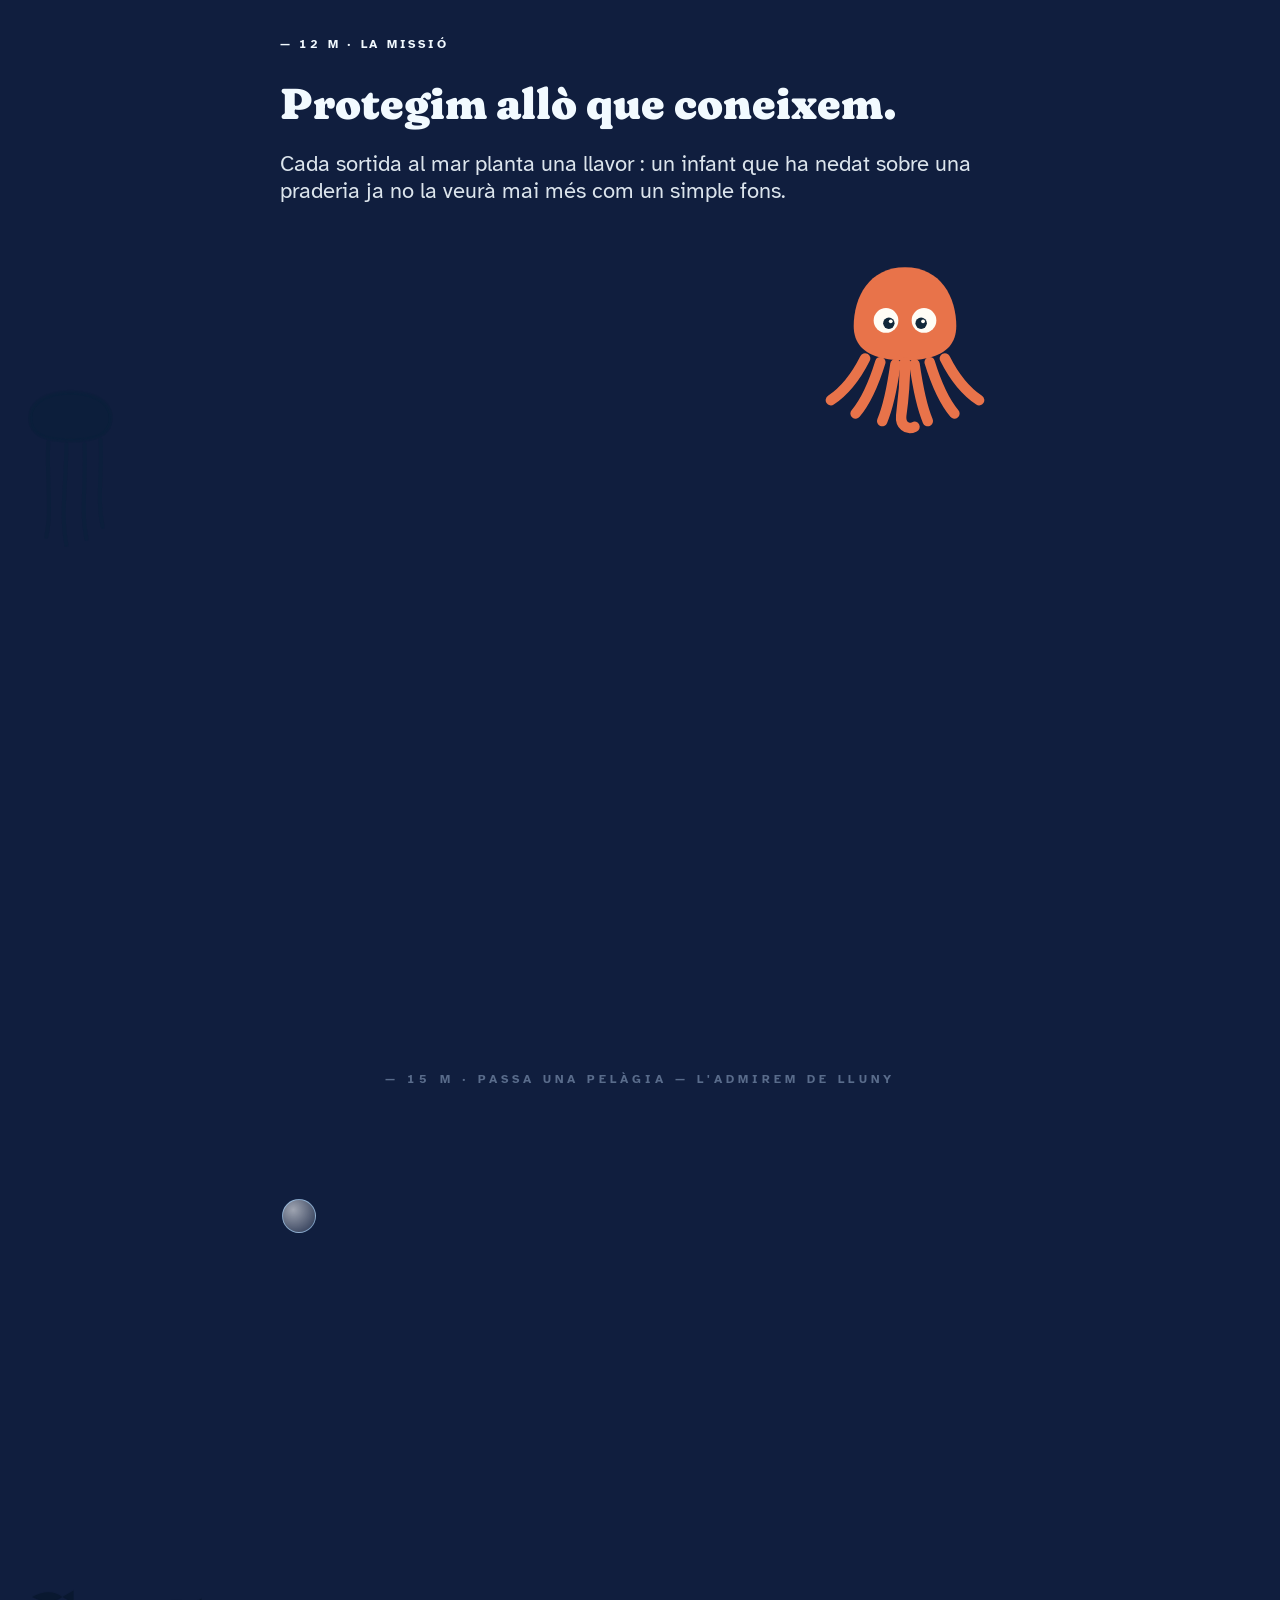
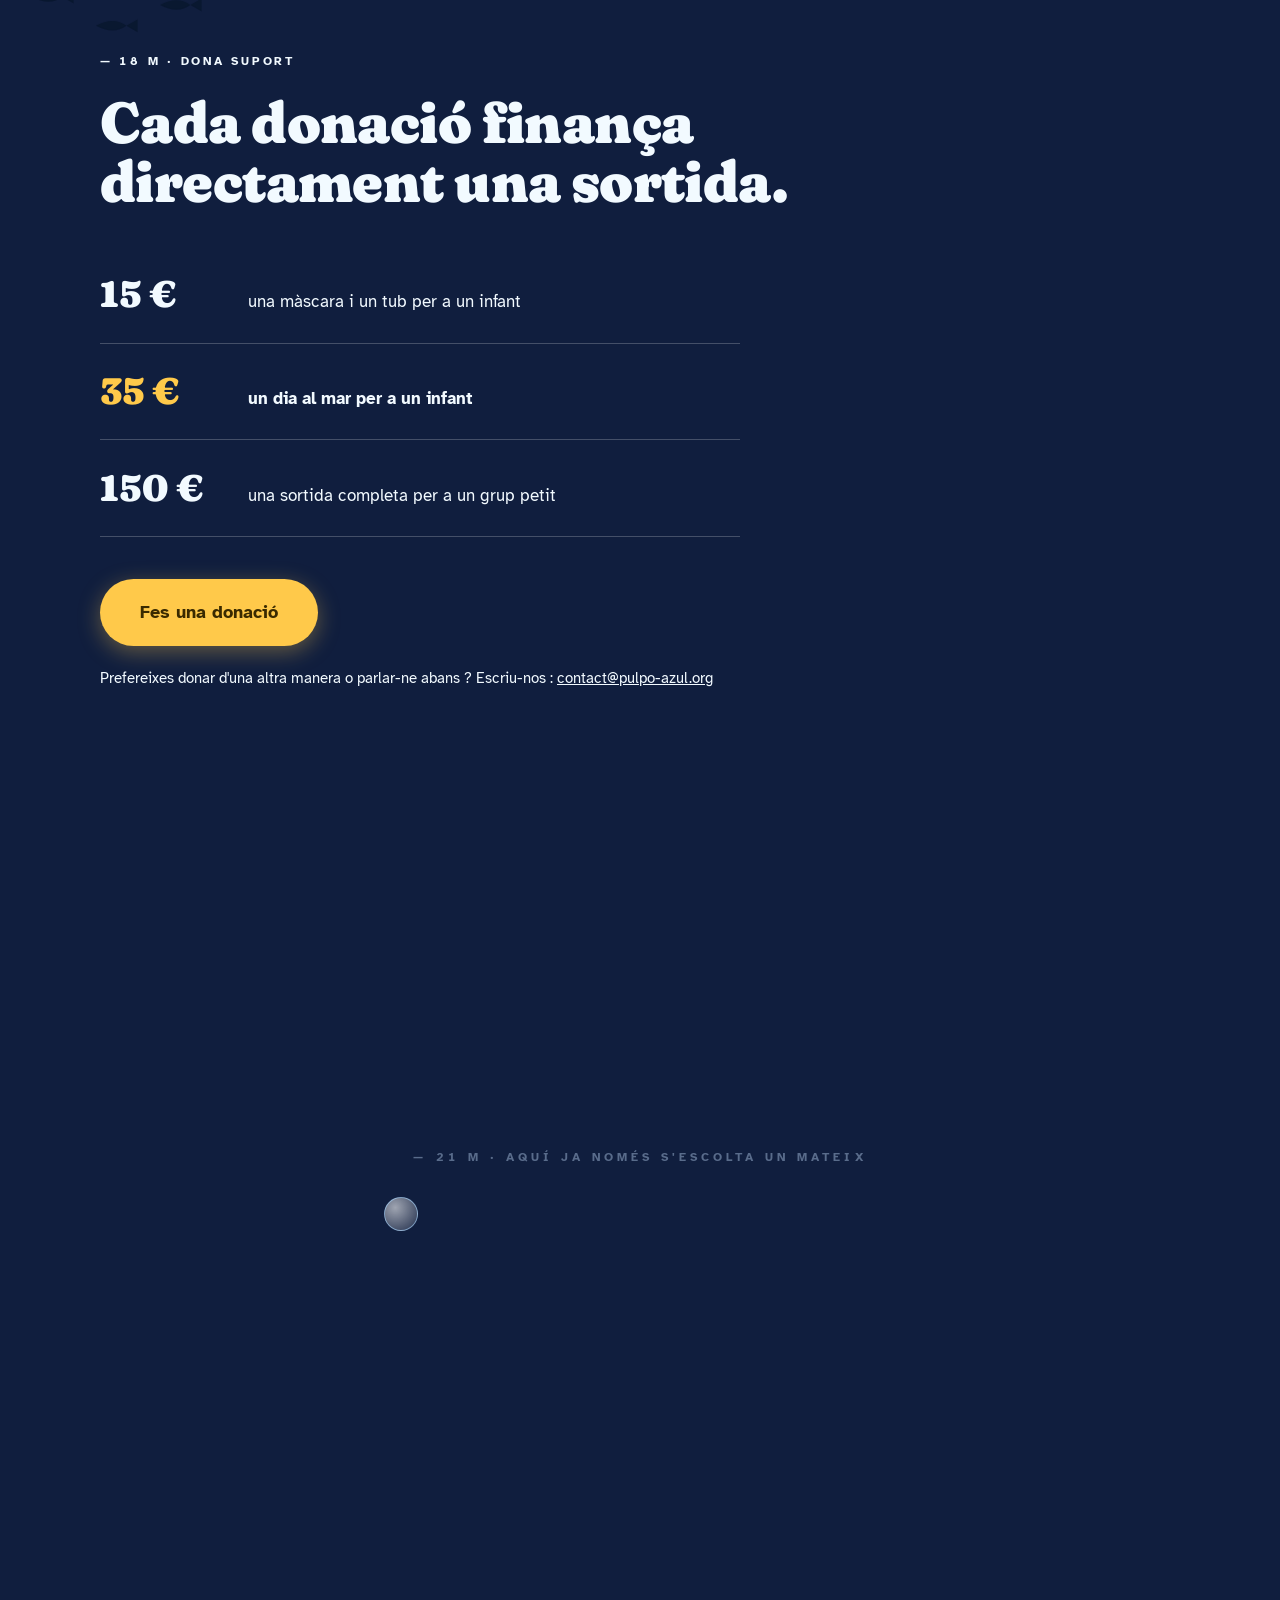
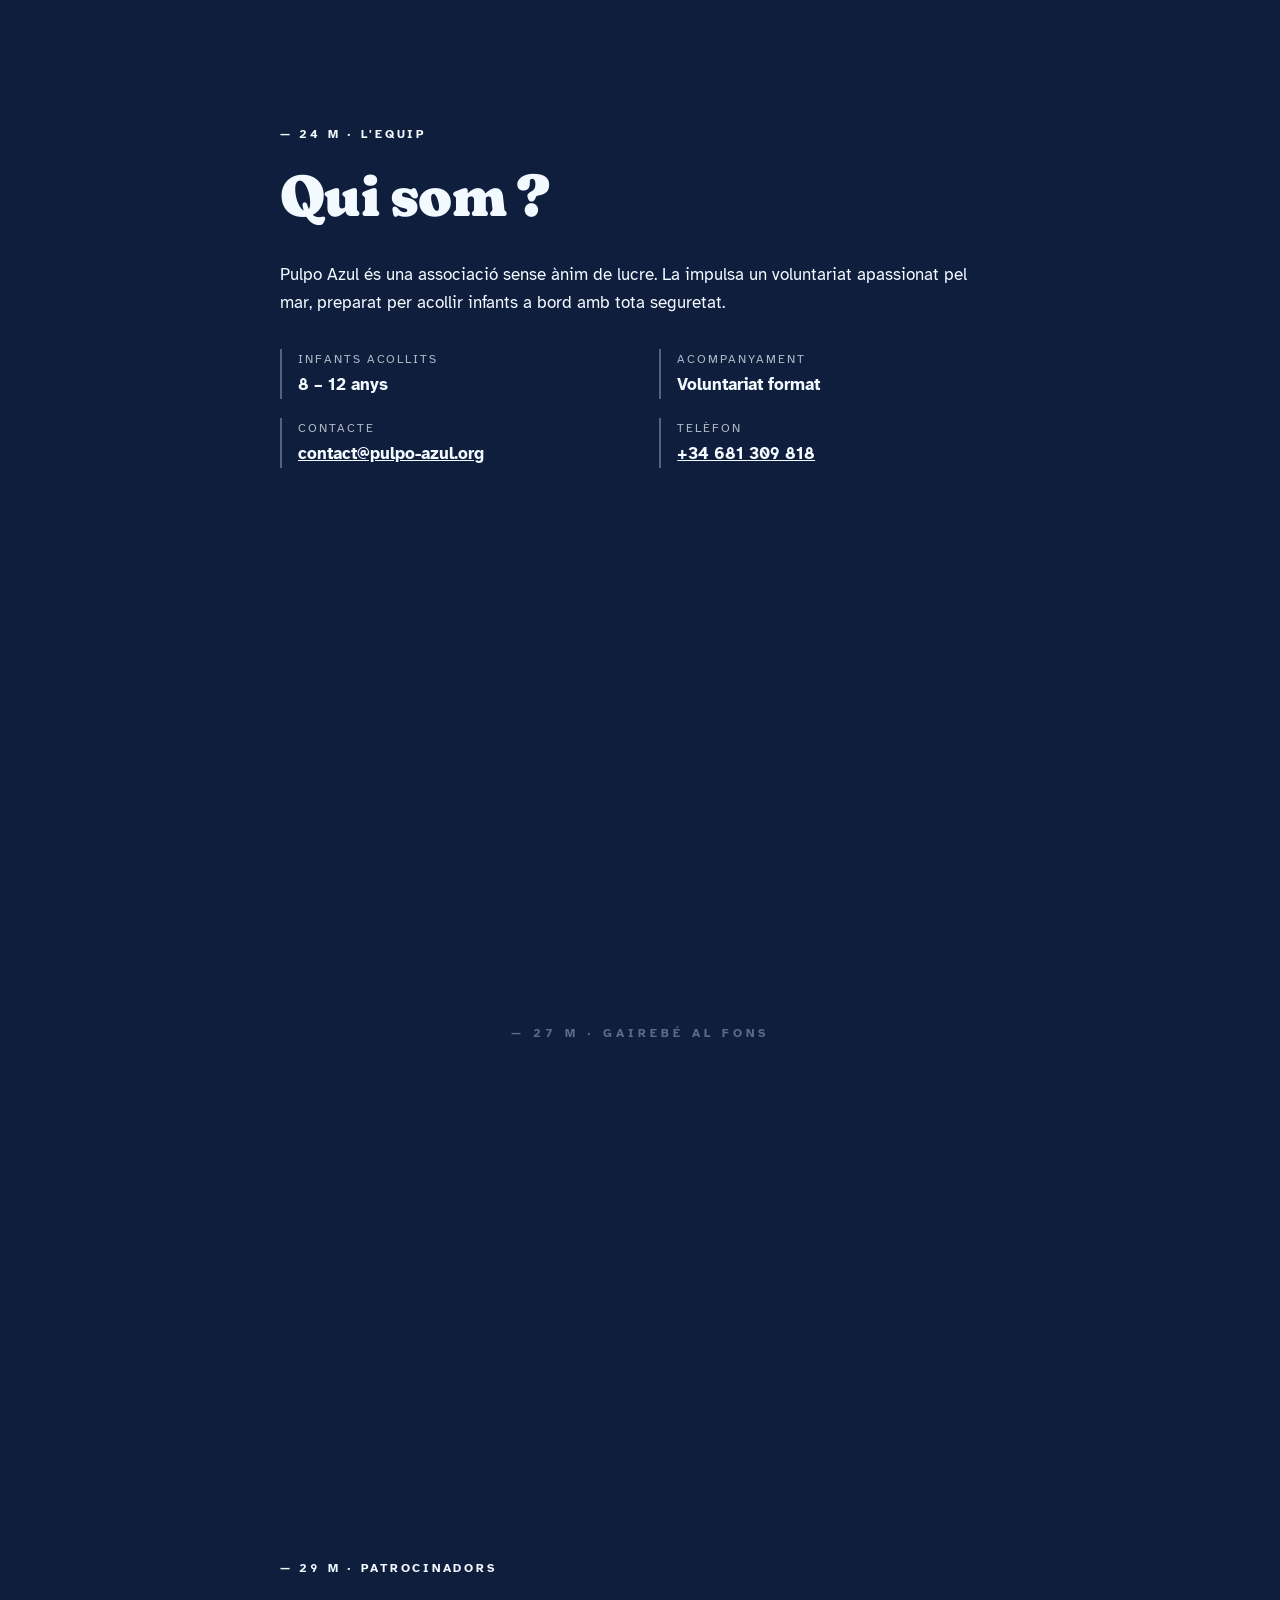
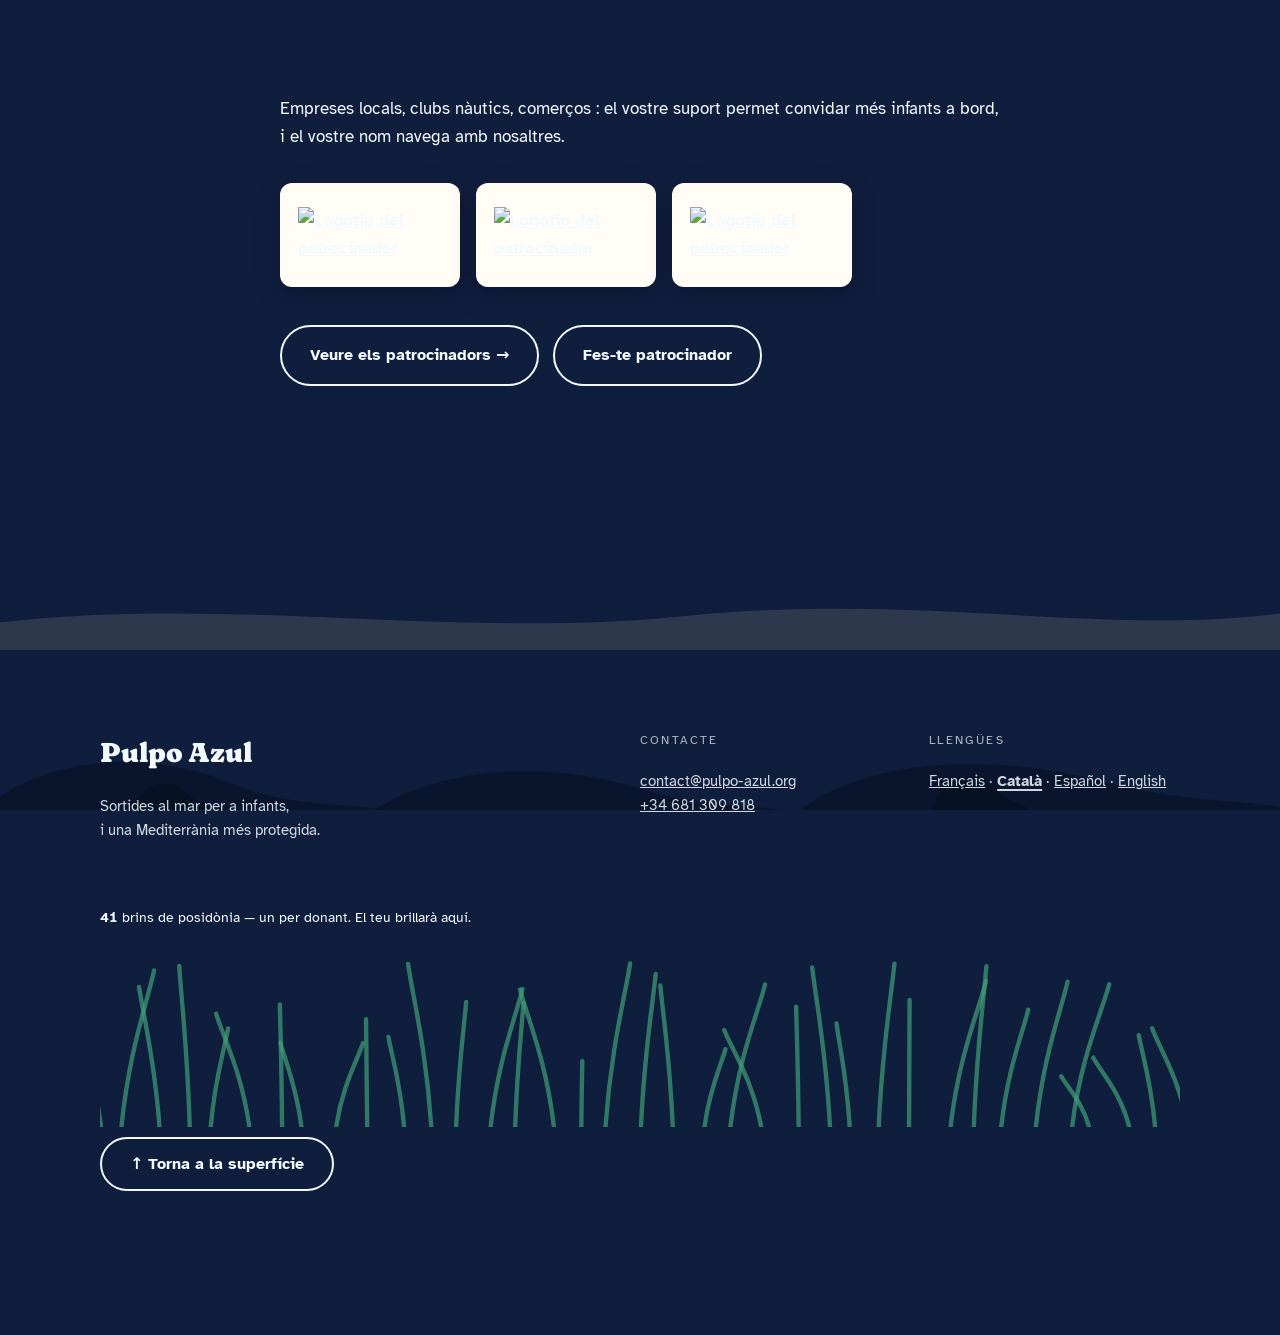
==== commit d34c0588: "Fix canonical/sitemap domain and add Alcúdia to titles and descriptions Point canonical, hreflang, s" ====
--- a/ca/index.html
+++ b/ca/index.html
@@ -3,19 +3,19 @@
 <head>
 <meta charset="UTF-8">
 <meta name="viewport" content="width=device-width, initial-scale=1.0">
-<title>Pulpo Azul — Sortides al mar per a infants</title>
-<meta name="description" content="Pulpo Azul porta infants de 8 a 12 anys a la mar per descobrir la Mediterrània i aprendre a protegir-la. Dona suport a una sortida.">
-<link rel="canonical" href="https://pulpo-azul.vercel.app/ca/">
-<link rel="alternate" hreflang="fr" href="https://pulpo-azul.vercel.app/">
-<link rel="alternate" hreflang="ca" href="https://pulpo-azul.vercel.app/ca/">
-<link rel="alternate" hreflang="es" href="https://pulpo-azul.vercel.app/es/">
-<link rel="alternate" hreflang="en" href="https://pulpo-azul.vercel.app/en/">
-<link rel="alternate" hreflang="x-default" href="https://pulpo-azul.vercel.app/">
+<title>Pulpo Azul — Sortides al mar per a infants a Alcúdia, Mallorca</title>
+<meta name="description" content="Pulpo Azul, associació amb seu a Alcúdia (Mallorca), porta infants de 8 a 12 anys a la mar per descobrir la Mediterrània i aprendre a protegir-la. Dona suport a una sortida.">
+<link rel="canonical" href="https://www.pulpo-azul.org/ca/">
+<link rel="alternate" hreflang="fr" href="https://www.pulpo-azul.org/">
+<link rel="alternate" hreflang="ca" href="https://www.pulpo-azul.org/ca/">
+<link rel="alternate" hreflang="es" href="https://www.pulpo-azul.org/es/">
+<link rel="alternate" hreflang="en" href="https://www.pulpo-azul.org/en/">
+<link rel="alternate" hreflang="x-default" href="https://www.pulpo-azul.org/">
 
 <!-- social sharing -->
 <meta property="og:type" content="website">
-<meta property="og:title" content="Pulpo Azul — Sortides al mar per a infants">
-<meta property="og:description" content="Chaque don finance directement un dia al mar per a un infant. Plongez.">
+<meta property="og:title" content="Pulpo Azul — Sortides al mar per a infants a Alcúdia, Mallorca">
+<meta property="og:description" content="Cada donació finança directament un dia al mar per a un infant. Submergeix-te.">
 <meta name="twitter:card" content="summary_large_image">
 <meta name="theme-color" content="#0E3D66">
 
@@ -26,9 +26,18 @@
   "@context": "https://schema.org",
   "@type": "NGO",
   "name": "Pulpo Azul",
-  "description": "Pulpo Azul porta infants de 8 a 12 anys a la mar per descobrir la Mediterrània i aprendre a protegir-la.",
+  "description": "Pulpo Azul, associació amb seu a Alcúdia (Mallorca), porta infants de 8 a 12 anys a la mar per descobrir la Mediterrània i aprendre a protegir-la.",
   "email": "contact@pulpo-azul.org",
   "telephone": "+34 681 309 818",
+  "url": "https://www.pulpo-azul.org/",
+  "address": {
+    "@type": "PostalAddress",
+    "streetAddress": "Calle Bisbe Pont, 4",
+    "postalCode": "07400",
+    "addressLocality": "Alcúdia",
+    "addressRegion": "Illes Balears",
+    "addressCountry": "ES"
+  },
   "nonprofitStatus": "NonprofitType"
 }
 </script>
@@ -85,7 +94,7 @@
     <div class="wrap">
       <p class="eyebrow">Pulpo Azul · Associació</p>
       <h1>Descobreix<br>la Mediterrània.</h1>
-      <p class="lede">Portem infants de 8 a 12&nbsp;anys a la mar per descobrir la Mediterrània i aprendre a protegir-la.</p>
+      <p class="lede">Associació amb seu a Alcúdia (Mallorca), portem infants de 8 a 12&nbsp;anys a la mar per descobrir la Mediterrània i aprendre a protegir-la.</p>
       <div class="actions">
         <a class="btn btn-sun" href="#soutenir">Dona suport a una sortida</a>
         <a class="btn btn-ghost" id="breath-btn" href="#sorties">Respira profundament&nbsp;↓</a>
@@ -239,7 +248,7 @@
       <!-- COPY REVIEW noms réels, numéro d'enregistrement de l'association, ville — indispensables pour la confiance des donateurs -->
       La impulsa un voluntariat apassionat pel mar, preparat per acollir infants a bord amb tota seguretat.</p>
       <ul class="facts">
-        <li><span>Infants acollits</span><strong>8&nbsp;–&nbsp;12&nbsp;ans</strong></li>
+        <li><span>Infants acollits</span><strong>8&nbsp;–&nbsp;12&nbsp;anys</strong></li>
         <li><span>Acompanyament</span><strong>Voluntariat format</strong></li>
         <li><span>Contacte</span><strong><a href="mailto:contact@pulpo-azul.org">contact@pulpo-azul.org</a></strong></li>
         <li><span>Telèfon</span><strong><a href="tel:+34681309818">+34&nbsp;681&nbsp;309&nbsp;818</a></strong></li>
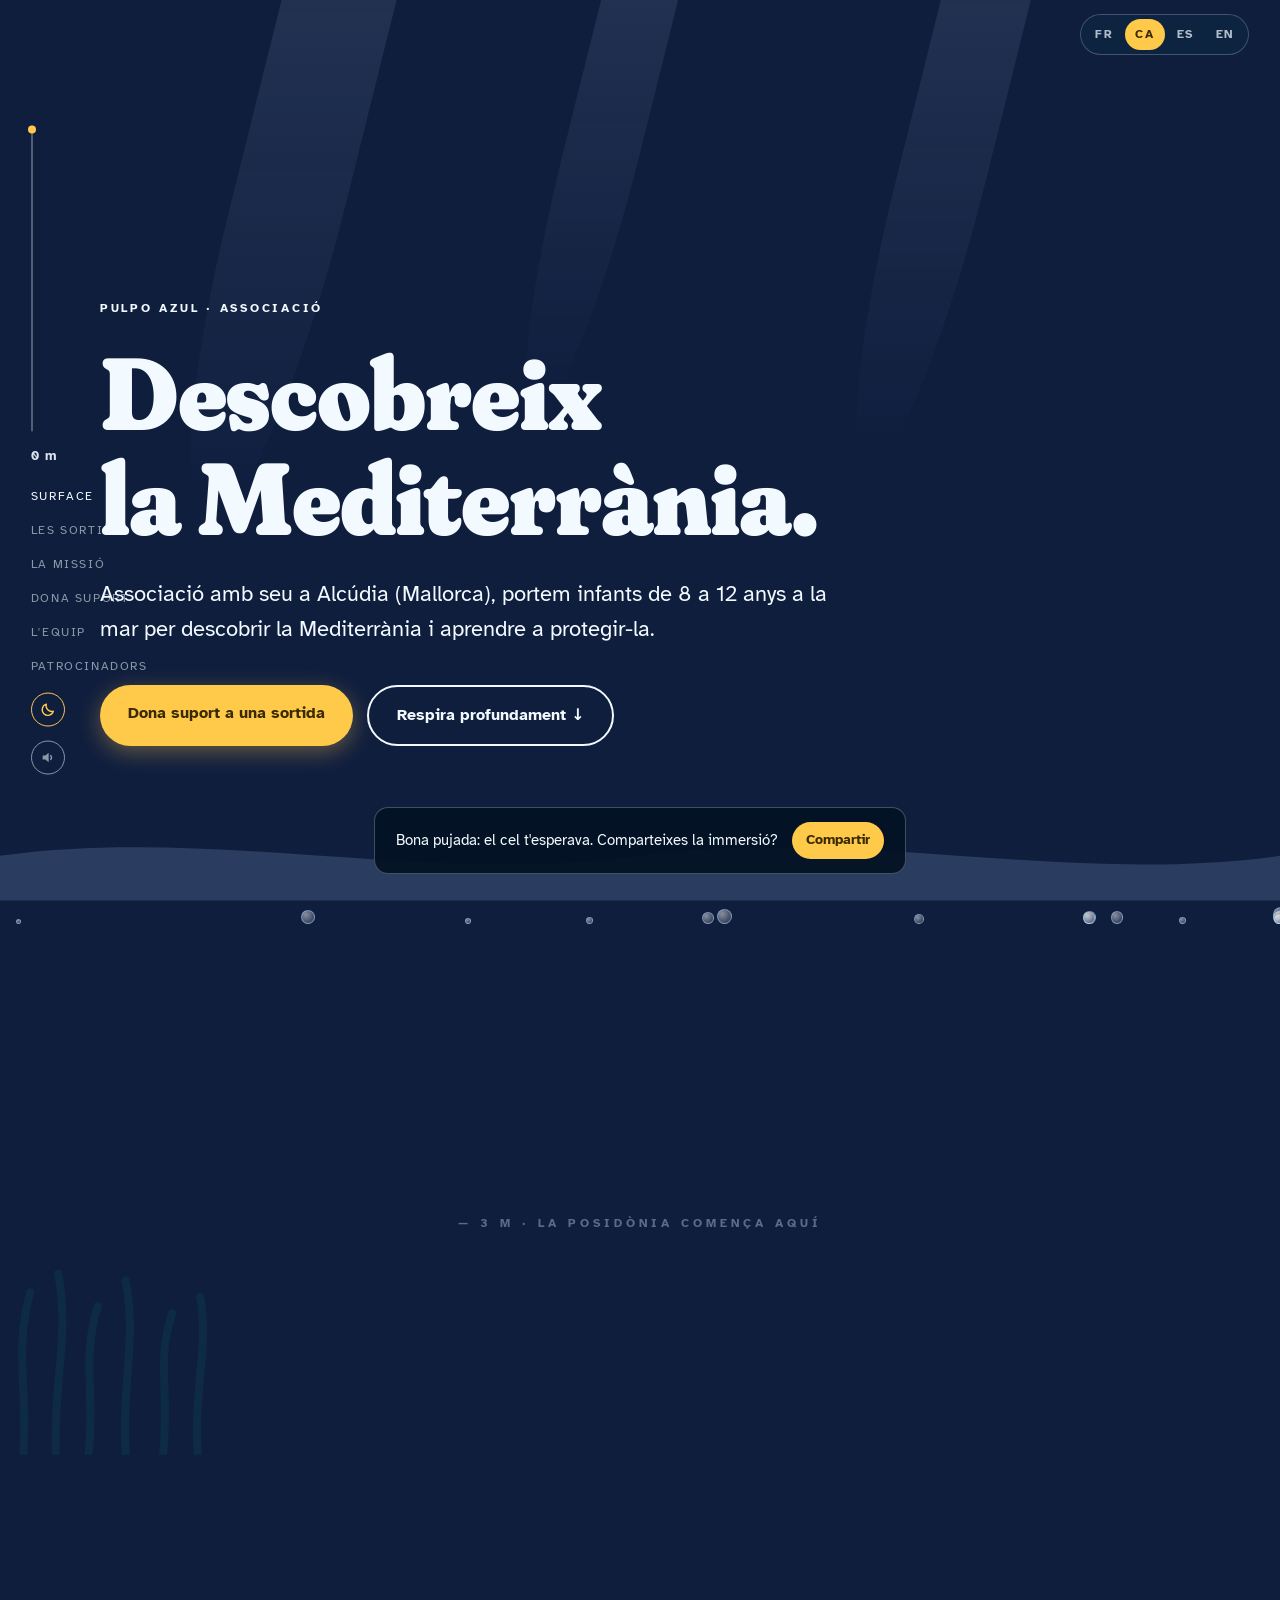
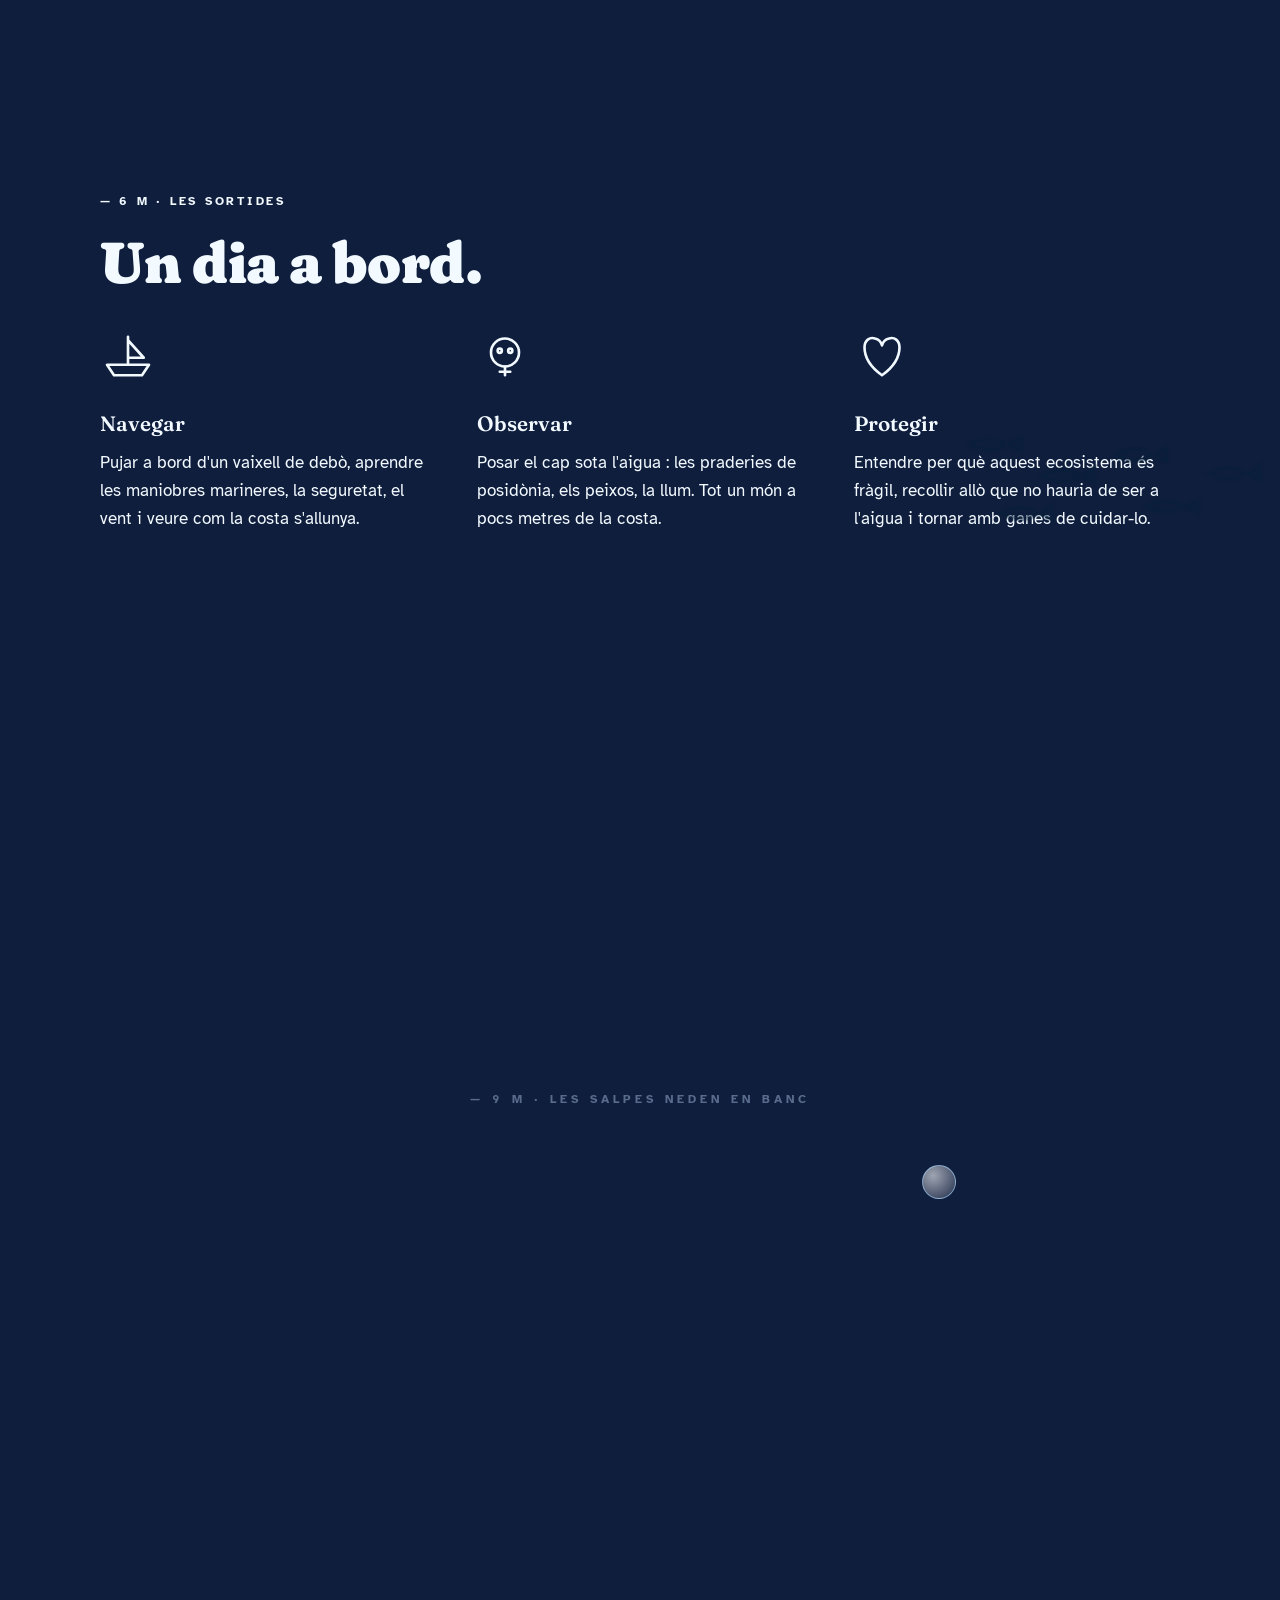
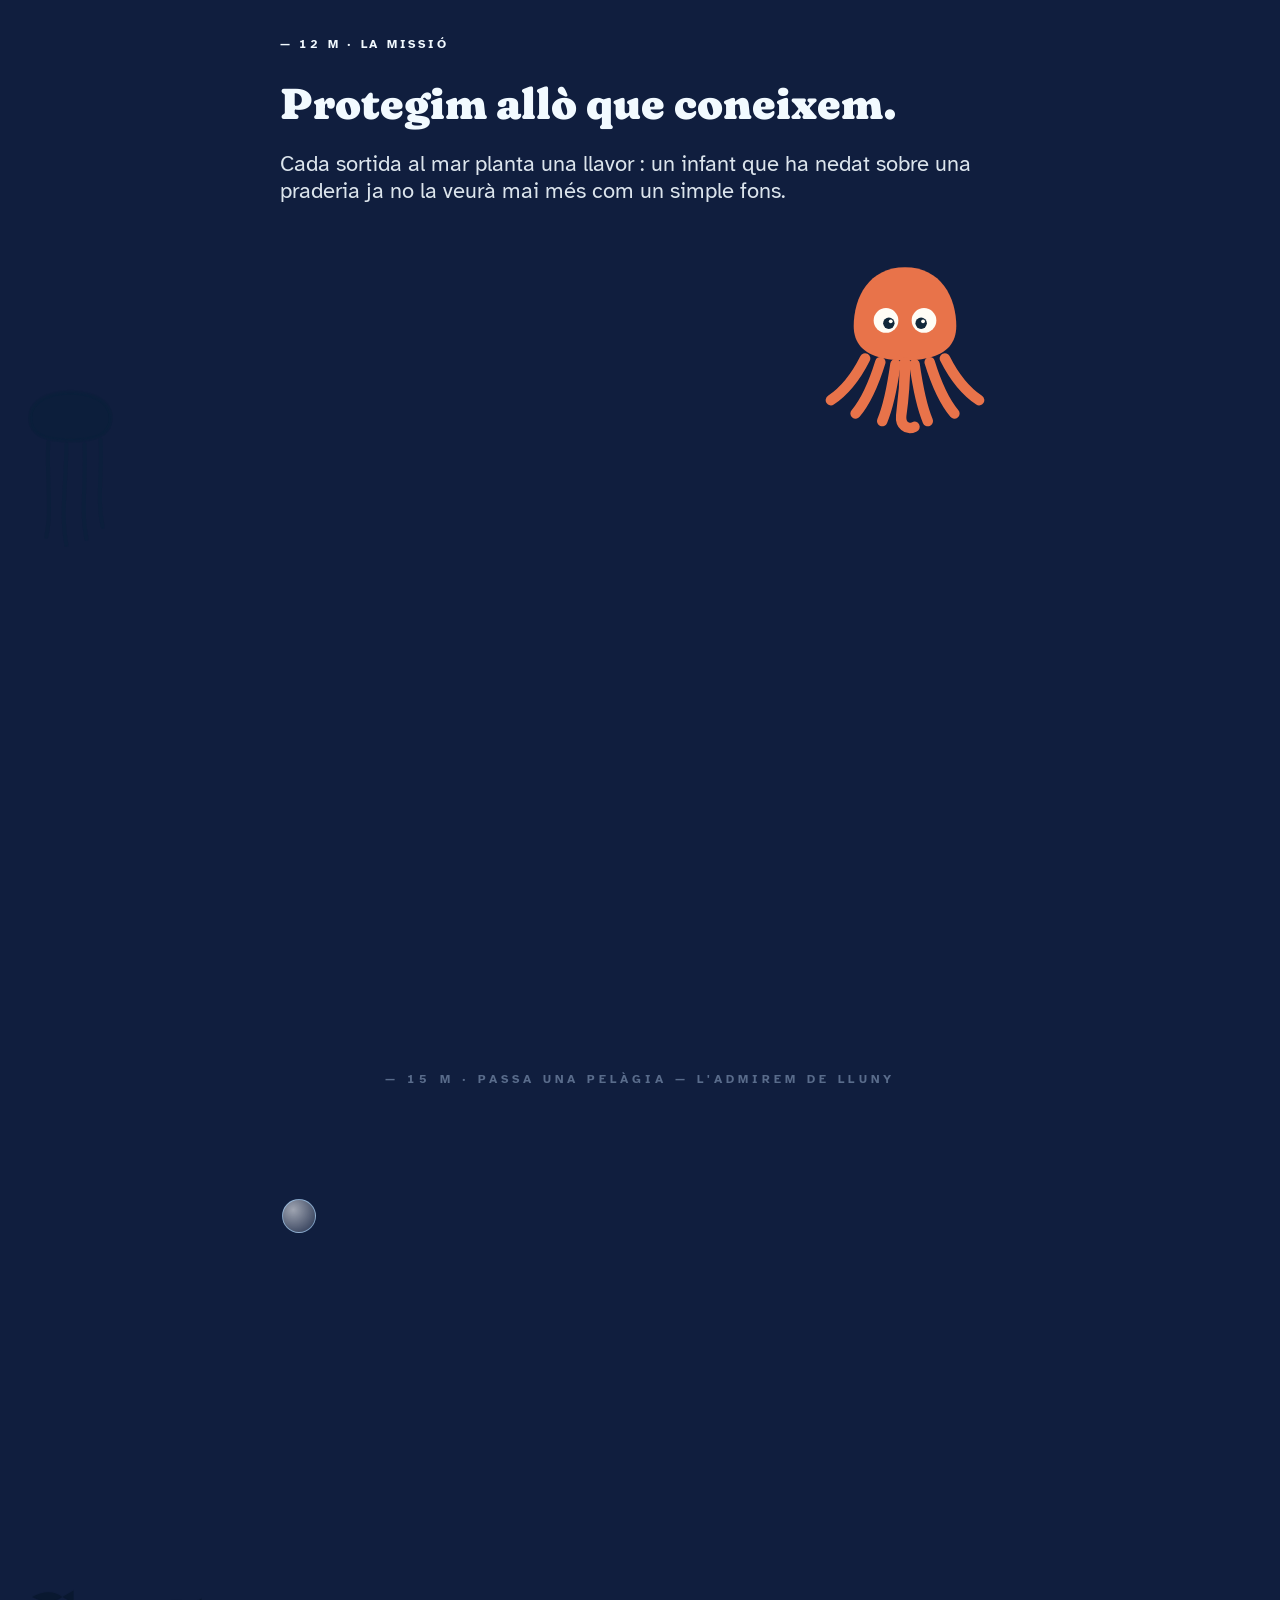
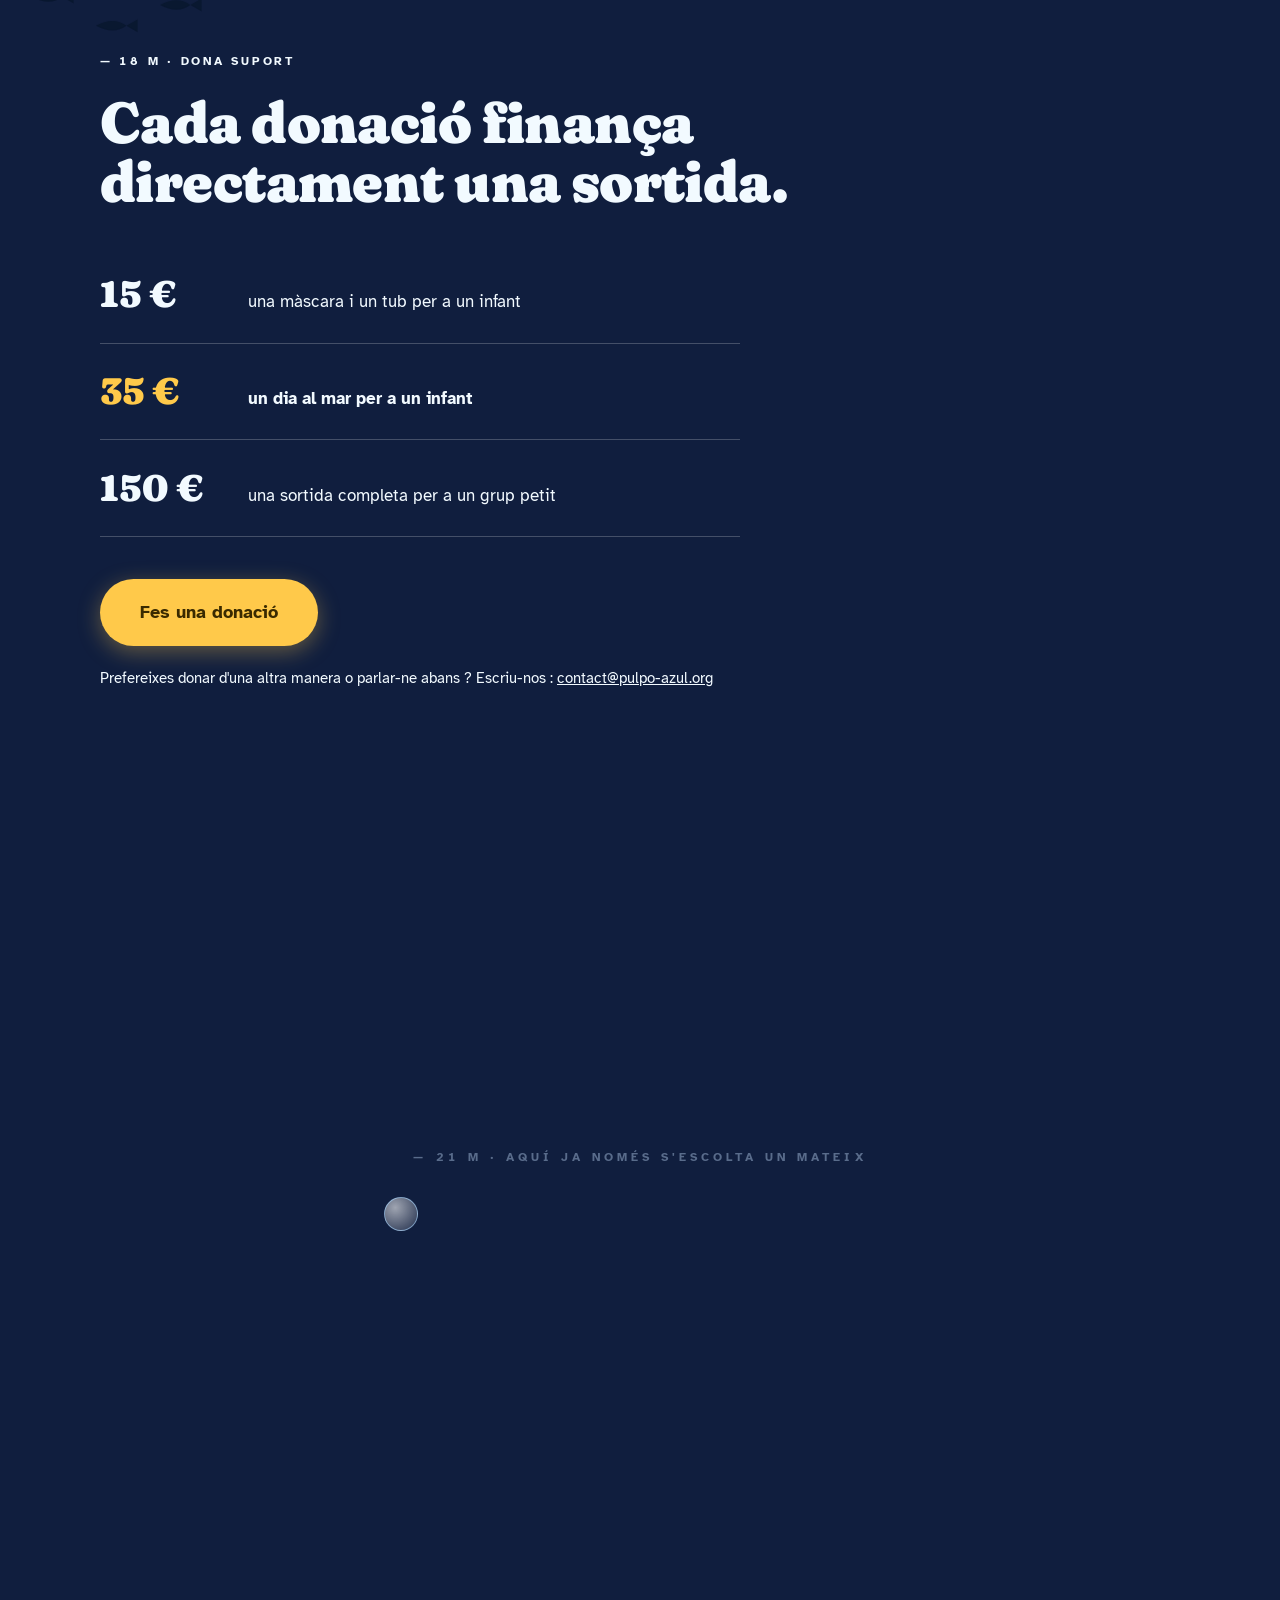
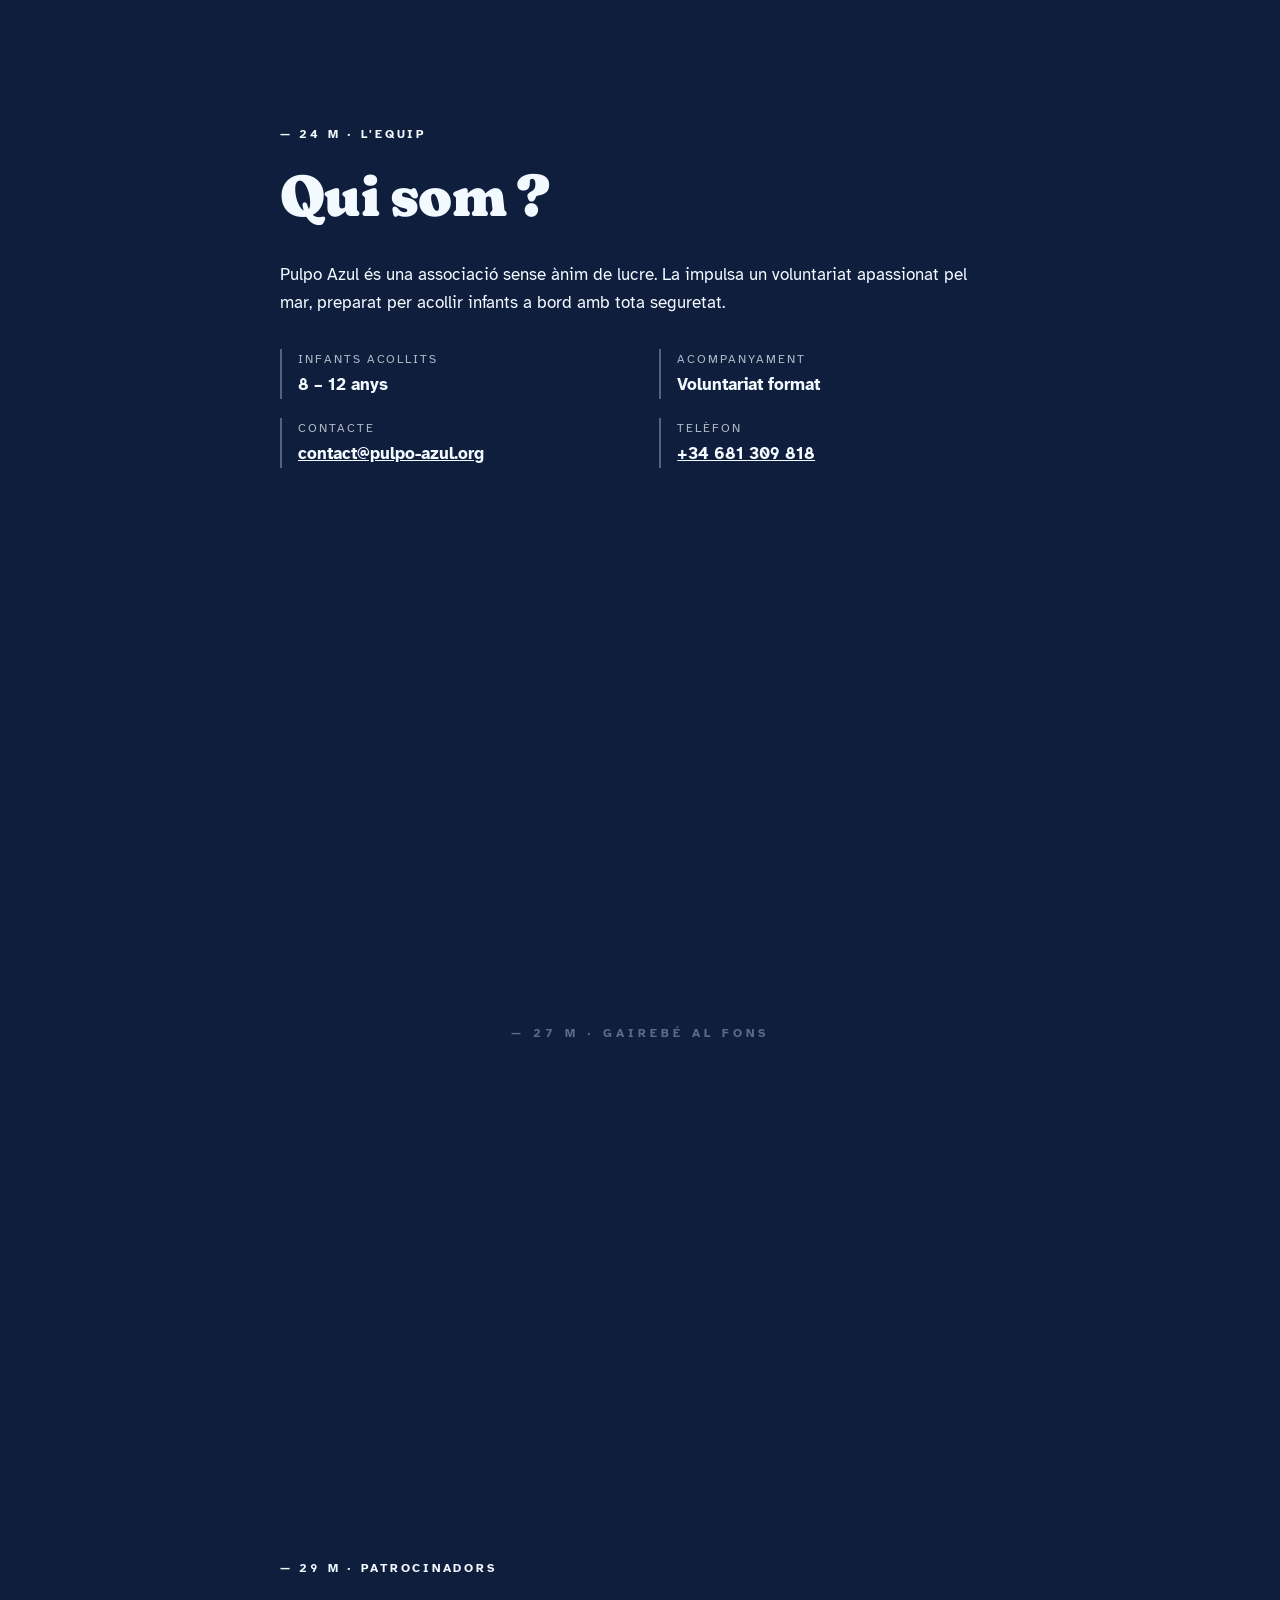
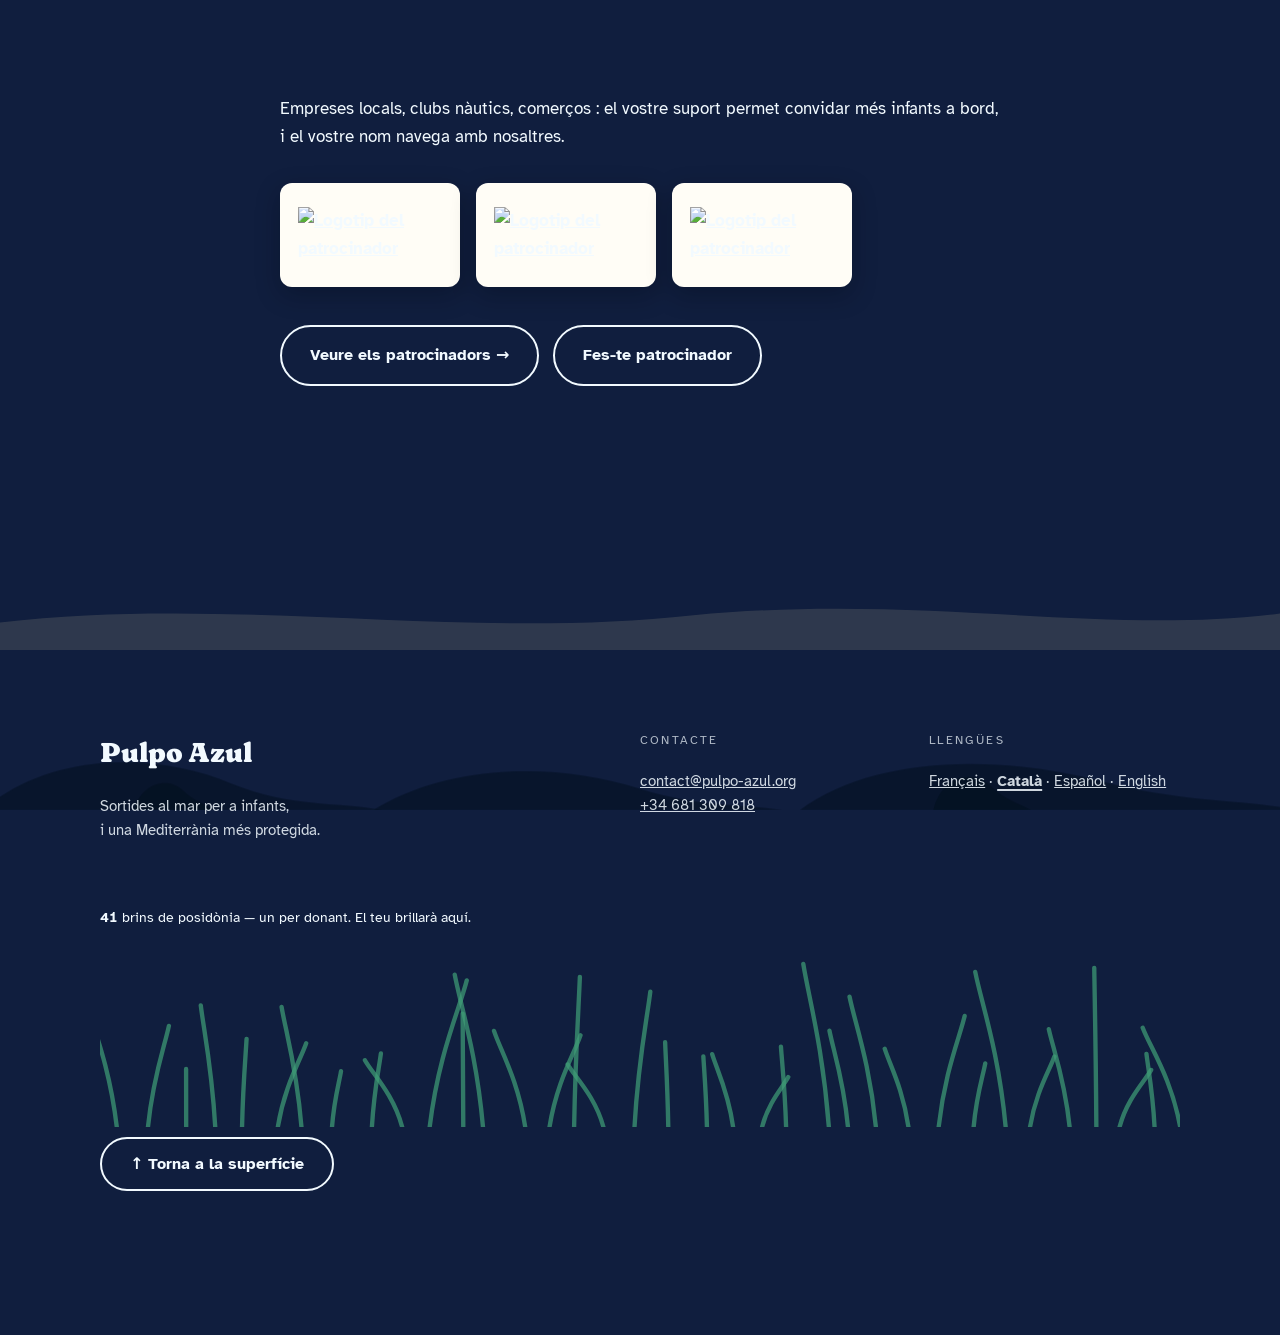
==== commit a862228d: "Translate mail subjects of the donate and sponsor buttons on ca/es/en pages Refs #5.  Co-Authored-By" ====
--- a/ca/index.html
+++ b/ca/index.html
@@ -217,7 +217,7 @@
         <li><span class="amount">150&nbsp;€</span> <span class="what">una sortida completa per a un grup petit</span></li>
       </ul>
       <!-- COPY REVIEW remplacer par le lien de paiement réel (ex. Stripe Payment Link). -->
-      <a class="btn btn-sun btn-big" href="mailto:contact@pulpo-azul.org?subject=Don%20%E2%80%94%20Pulpo%20Azul">Fes una donació</a>
+      <a class="btn btn-sun btn-big" href="mailto:contact@pulpo-azul.org?subject=Donaci%C3%B3%20%E2%80%94%20Pulpo%20Azul">Fes una donació</a>
       <p class="fine">Prefereixes donar d'una altra manera o parlar-ne abans&nbsp;? Escriu-nos&nbsp;: <a href="mailto:contact@pulpo-azul.org">contact@pulpo-azul.org</a></p>
     </div>
   </section>
@@ -275,7 +275,7 @@
       </ul>
       <div class="actions">
         <a class="btn btn-ghost" href="sponsors.html">Veure els patrocinadors&nbsp;→</a>
-        <a class="btn btn-ghost" href="mailto:contact@pulpo-azul.org?subject=Devenir%20sponsor%20%E2%80%94%20Pulpo%20Azul">Fes-te patrocinador</a>
+        <a class="btn btn-ghost" href="mailto:contact@pulpo-azul.org?subject=Fes-te%20patrocinador%20%E2%80%94%20Pulpo%20Azul">Fes-te patrocinador</a>
       </div>
     </div>
   </section>
